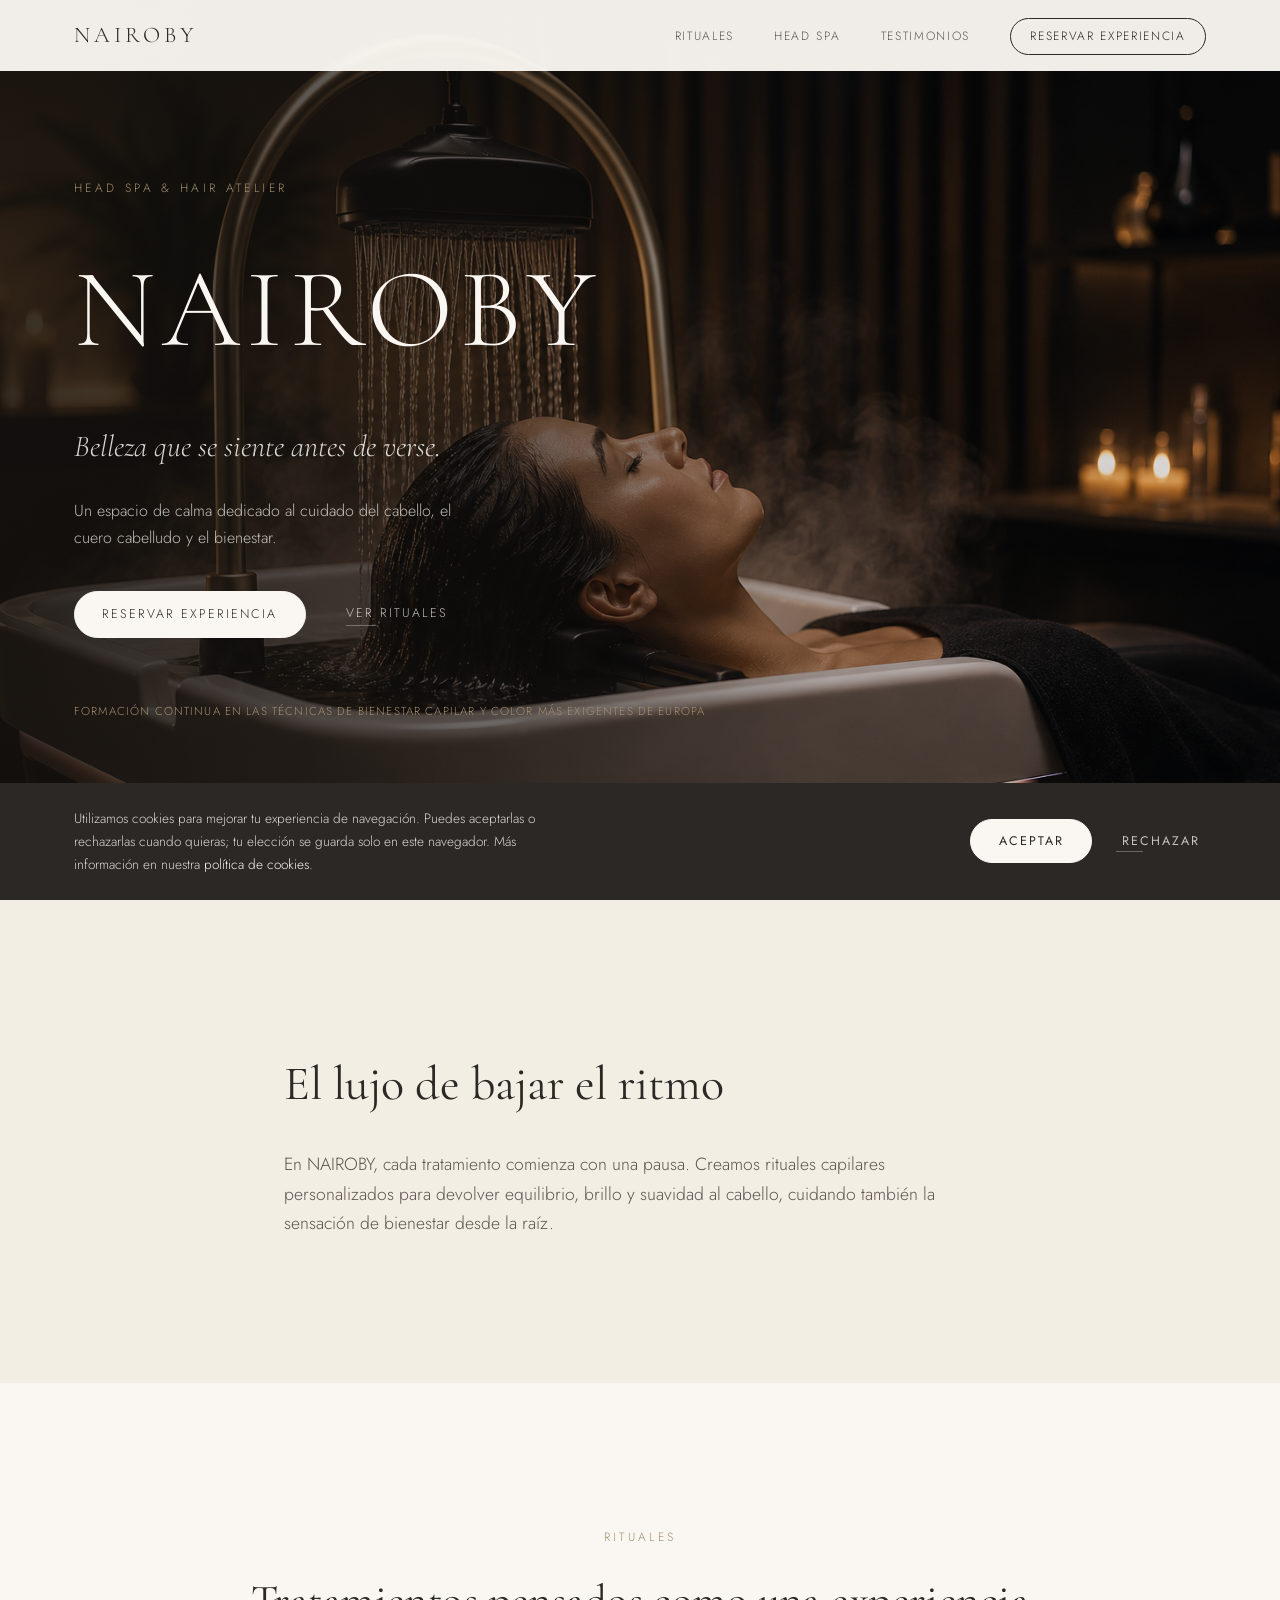
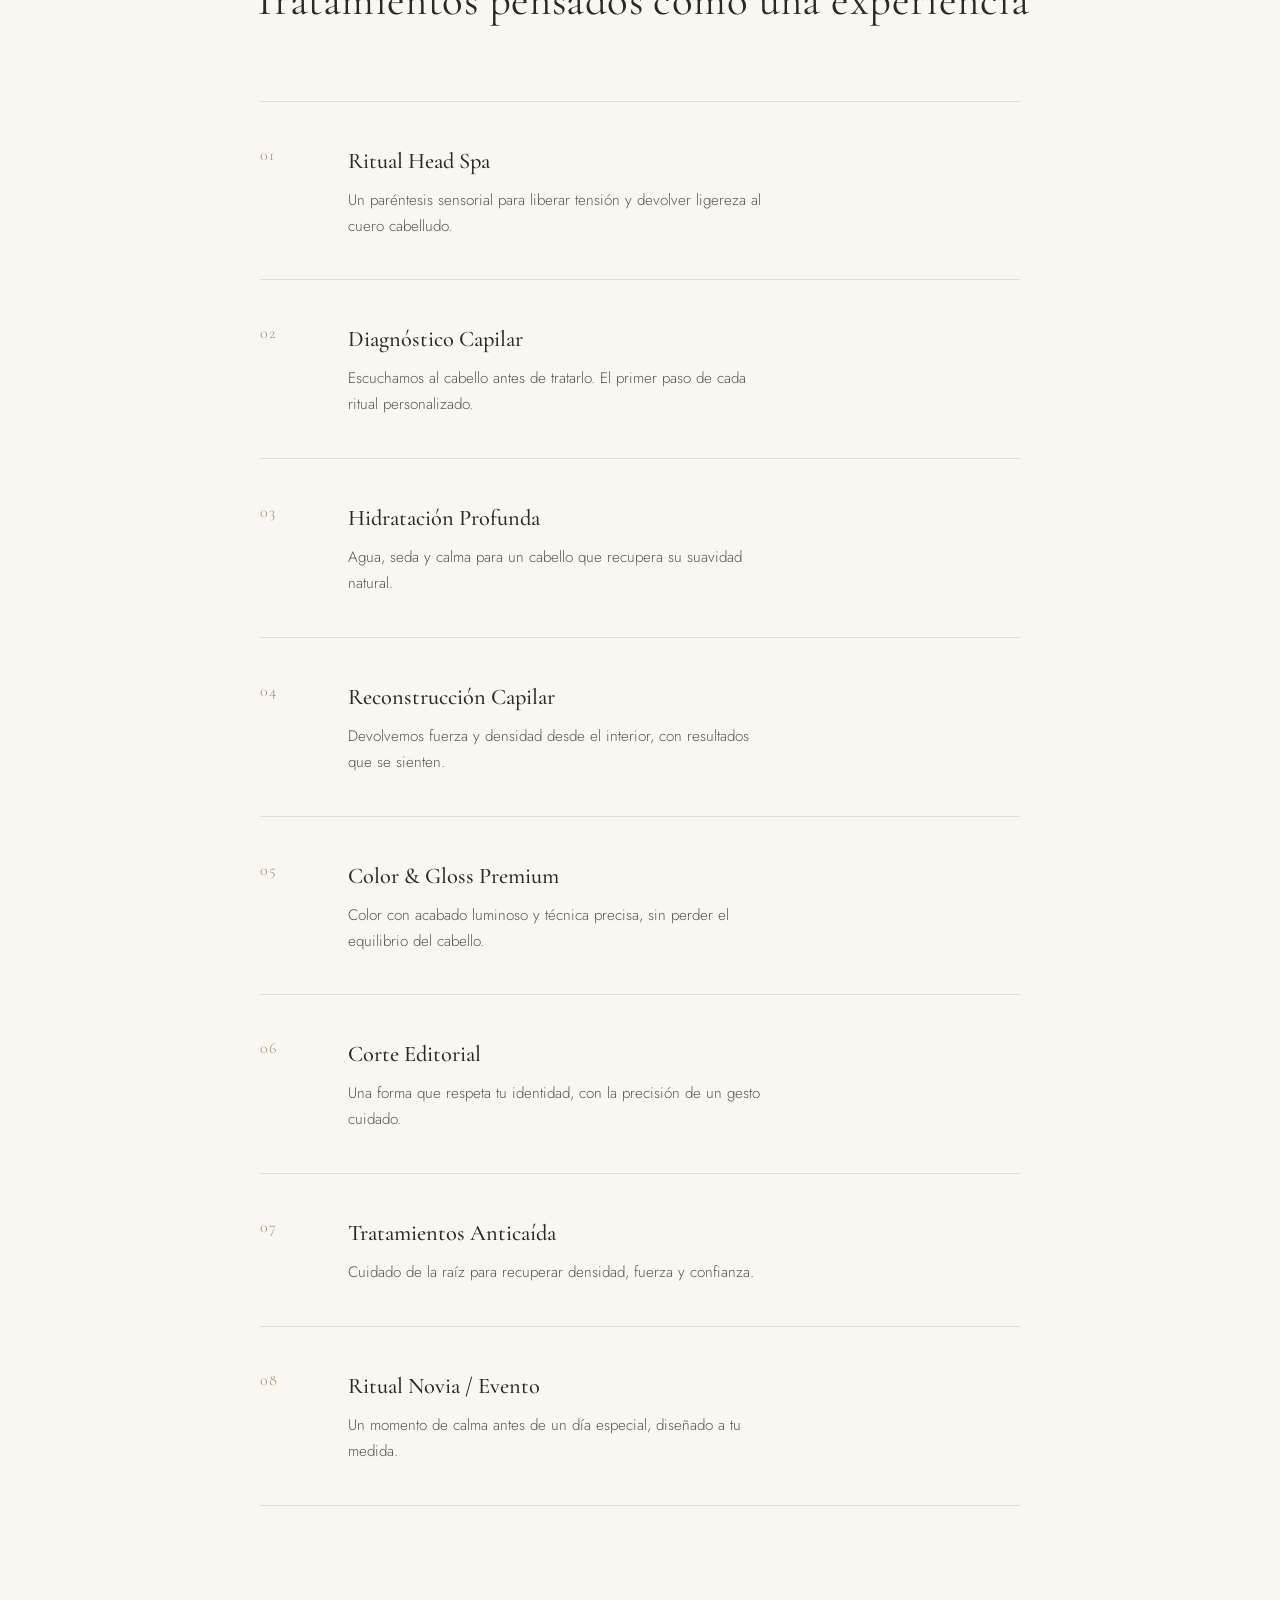
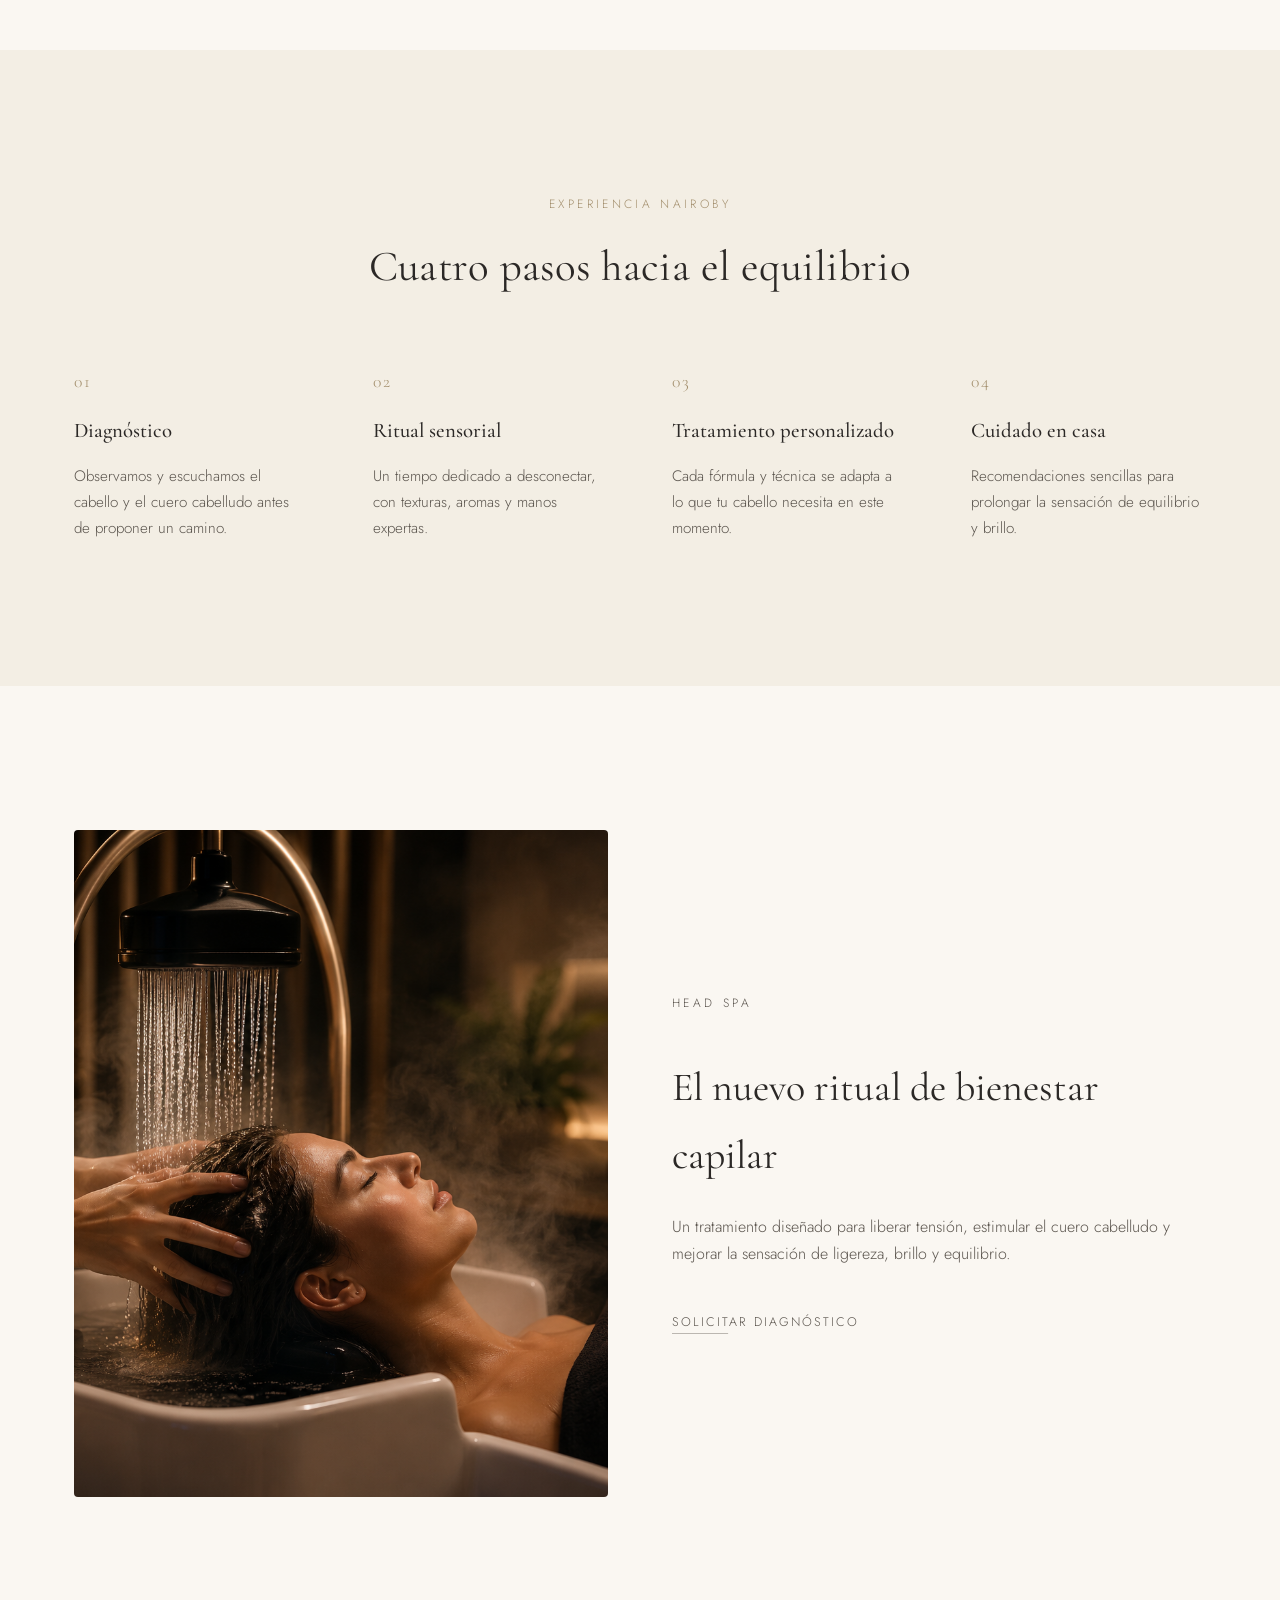
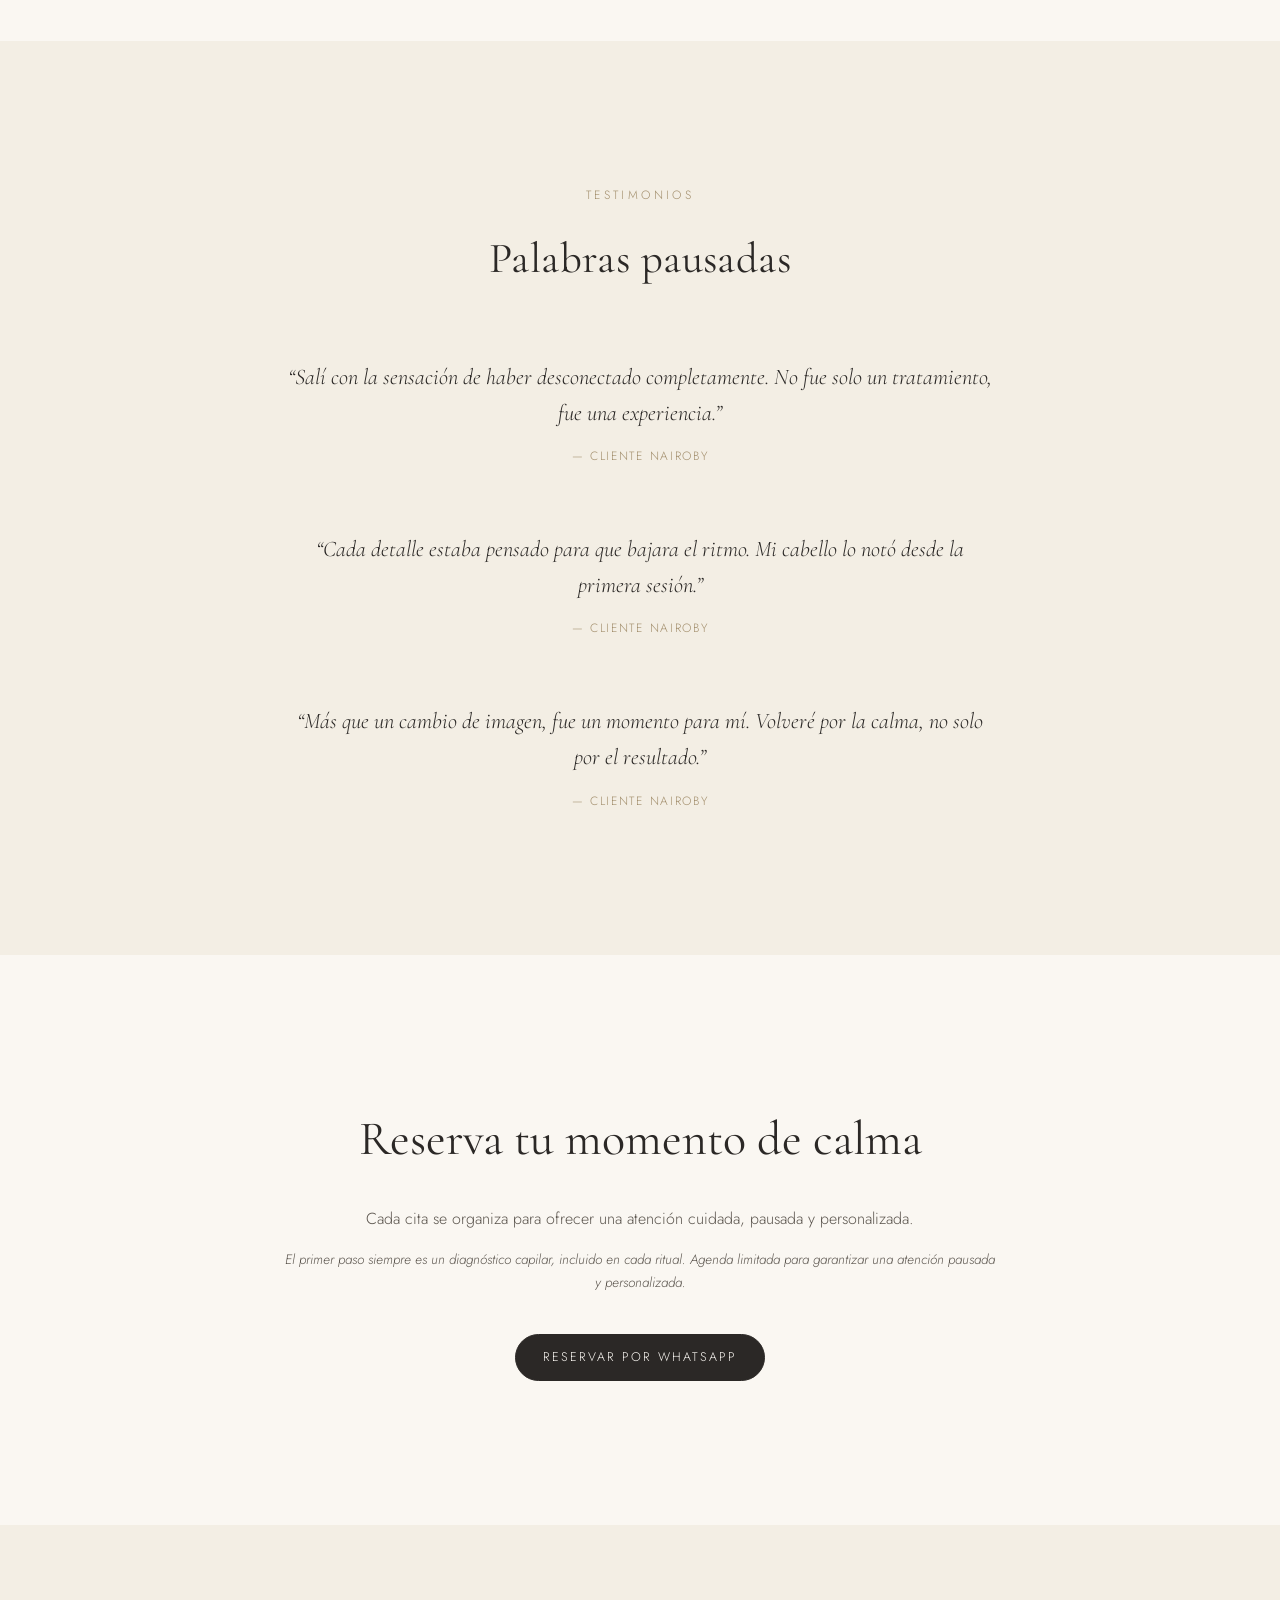
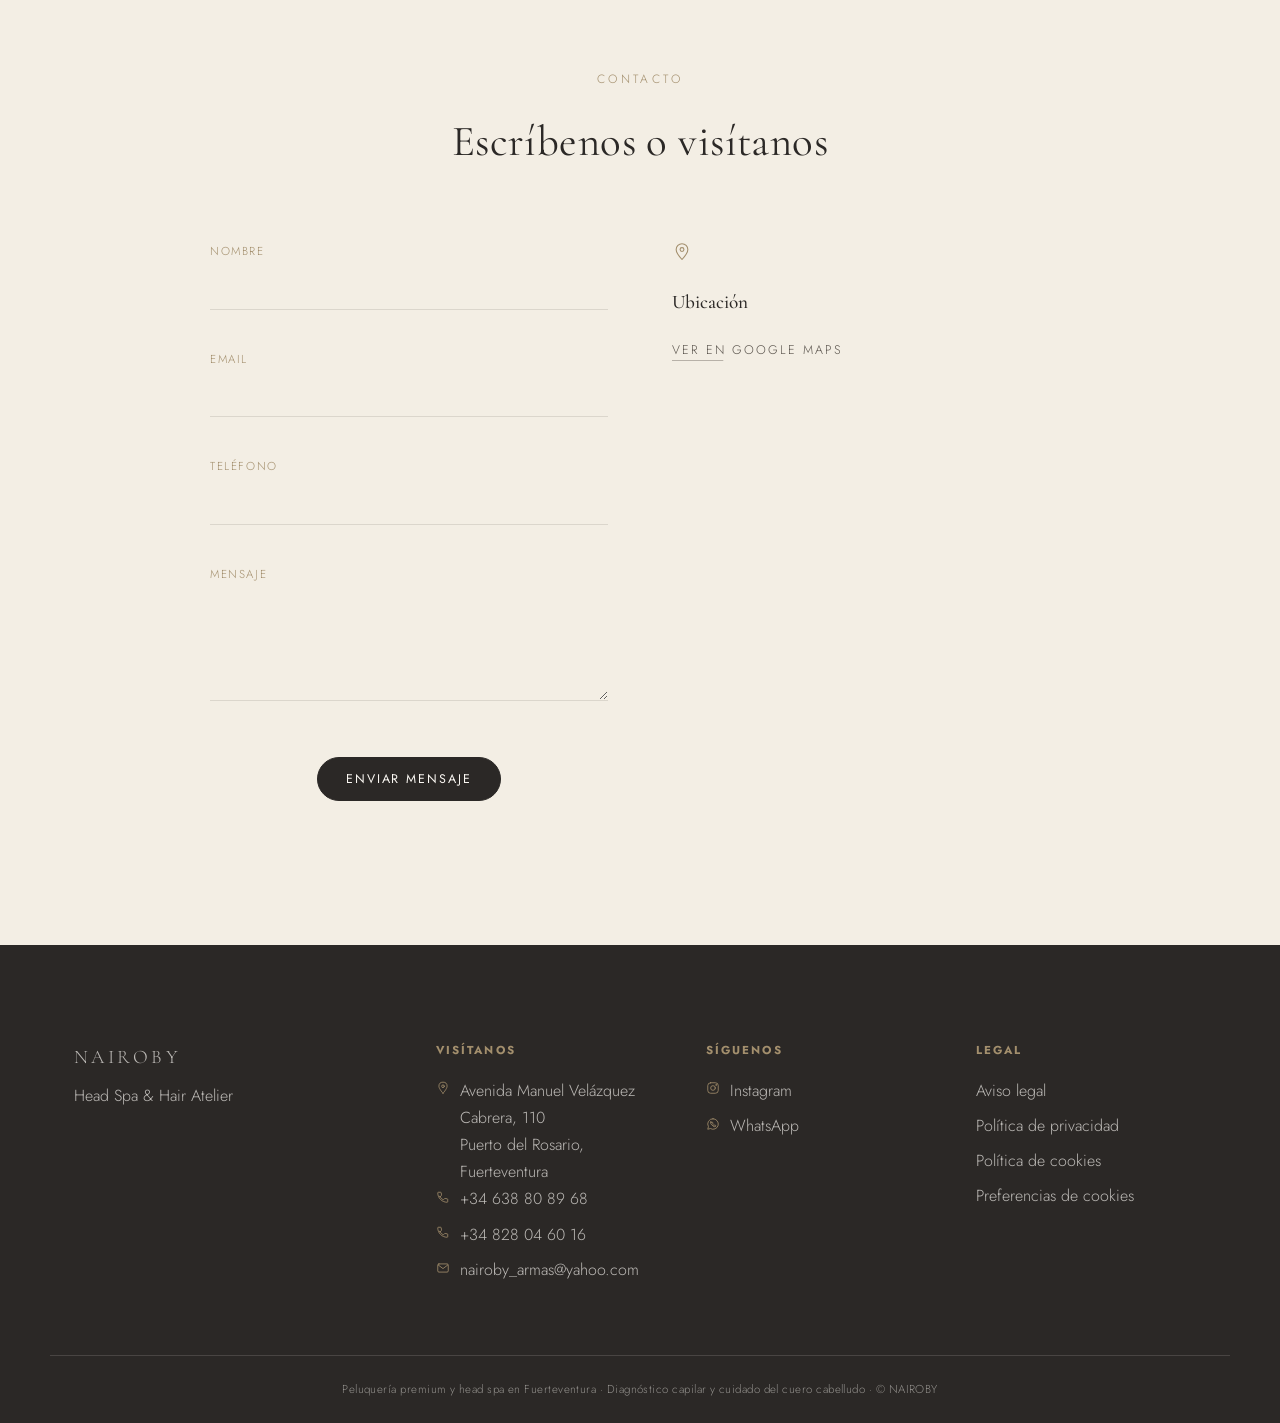
==== index.html @ 89db62e9 "Refine Contacto: smaller columns, phone field, warmer map, clickable map - Cap .contacto-columns at " ====
<!DOCTYPE html>
<html lang="es">
<head>
  <meta charset="UTF-8" />
  <meta name="viewport" content="width=device-width, initial-scale=1.0" />
  <title>NAIROBY — Head Spa &amp; Hair Atelier</title>
  <meta name="description" content="NAIROBY, Head Spa & Hair Atelier en Fuerteventura. Rituales capilares personalizados, diagnóstico capilar y tratamientos de bienestar en un espacio de calma y belleza consciente." />
  <meta name="theme-color" content="#FAF7F2" />

  <link rel="preconnect" href="https://fonts.googleapis.com" />
  <link rel="preconnect" href="https://fonts.gstatic.com" crossorigin />
  <link href="https://fonts.googleapis.com/css2?family=Cormorant+Garamond:wght@300;400;500&family=Jost:wght@300;400;500&display=swap" rel="stylesheet" />

  <link rel="stylesheet" href="css/style.css?v=2" />
</head>
<body>
  <svg aria-hidden="true" class="icon-sprite">
    <symbol id="icon-pin" viewBox="0 0 24 24">
      <path d="M12 21s7-7.58 7-12A7 7 0 0 0 5 9c0 4.42 7 12 7 12z" />
      <circle cx="12" cy="9" r="2.3" />
    </symbol>
    <symbol id="icon-phone" viewBox="0 0 24 24">
      <path d="M6.6 10.8c1.3 2.6 3.4 4.7 6 6l2-2c.3-.3.7-.4 1-.3 1.1.4 2.3.6 3.5.6.6 0 1 .4 1 1V20c0 .6-.4 1-1 1C10.3 21 3 13.7 3 4.9c0-.6.4-1 1-1H7.9c.6 0 1 .4 1 1 0 1.2.2 2.4.6 3.5.1.3 0 .7-.3 1l-2 2z" />
    </symbol>
    <symbol id="icon-mail" viewBox="0 0 24 24">
      <rect x="3" y="5" width="18" height="14" rx="2" />
      <path d="M4 7l8 6 8-6" />
    </symbol>
    <symbol id="icon-instagram" viewBox="0 0 24 24">
      <rect x="3" y="3" width="18" height="18" rx="5" />
      <circle cx="12" cy="12" r="4" />
      <circle cx="17.2" cy="6.8" r="0.6" />
    </symbol>
    <symbol id="icon-whatsapp" viewBox="0 0 24 24">
      <path d="M12 3a9 9 0 0 0-7.8 13.5L3 21l4.6-1.2A9 9 0 1 0 12 3z" />
      <path d="M9.4 9.4c.4-.8 1.7-.8 2 0 .3.7.6 1.3.4 1.7l-.5.7c-.1.2 0 .4.1.5.5.7 1.3 1.5 2 2 .1.1.3.2.5.1l.7-.5c.4-.2 1 .1 1.7.4.8.3.8 1.6 0 2-1.3.6-2.7.3-4.2-.7-1.3-.9-2.4-2-3.3-3.3-1-1.5-1.3-2.9-.7-4.2z" />
    </symbol>
  </svg>

  <a class="skip-link" href="#main">Saltar al contenido</a>

  <header class="site-header" id="site-header">
    <div class="container header-inner">
      <a href="#hero" class="brand-mark">NAIROBY</a>

      <button class="nav-toggle" id="nav-toggle" aria-expanded="false" aria-controls="primary-nav" aria-label="Abrir menú">
        <span></span><span></span><span></span>
      </button>

      <nav class="primary-nav" id="primary-nav">
        <ul>
          <li><a href="#rituales">Rituales</a></li>
          <li><a href="#head-spa">Head Spa</a></li>
          <li><a href="#testimonios">Testimonios</a></li>
          <li><a href="#reserva" class="nav-cta">Reservar experiencia</a></li>
        </ul>
      </nav>
    </div>
  </header>

  <main id="main">

    <!-- 1. Hero -->
    <section class="hero" id="hero">
      <div class="hero-texture" aria-hidden="true"></div>
      <div class="container hero-inner reveal">
        <p class="eyebrow">Head Spa &amp; Hair Atelier</p>
        <h1 class="hero-title">NAIROBY</h1>
        <p class="hero-claim">Belleza que se siente antes de verse.</p>
        <p class="hero-text">Un espacio de calma dedicado al cuidado del cabello, el cuero cabelludo y el bienestar.</p>
        <div class="cta-row">
          <a href="#reserva" class="btn btn-primary">Reservar experiencia</a>
          <a href="#rituales" class="link-underline">Ver rituales</a>
        </div>
        <p class="hero-trust">Formación continua en las técnicas de bienestar capilar y color más exigentes de Europa</p>
      </div>
    </section>

    <!-- 2. Manifiesto -->
    <section class="manifiesto" id="manifiesto">
      <div class="container narrow reveal">
        <h2>El lujo de bajar el ritmo</h2>
        <p>En NAIROBY, cada tratamiento comienza con una pausa. Creamos rituales capilares personalizados para devolver equilibrio, brillo y suavidad al cabello, cuidando también la sensación de bienestar desde la raíz.</p>
      </div>
    </section>

    <!-- 3. Servicios / Rituales -->
    <section class="rituales" id="rituales">
      <div class="container">
        <p class="eyebrow center reveal">Rituales</p>
        <h2 class="section-title center reveal">Tratamientos pensados como una experiencia</h2>

        <ul class="ritual-list">
          <li class="ritual-item reveal">
            <span class="ritual-index">01</span>
            <div class="ritual-content">
              <h3>Ritual Head Spa</h3>
              <p>Un paréntesis sensorial para liberar tensión y devolver ligereza al cuero cabelludo.</p>
            </div>
          </li>
          <li class="ritual-item reveal">
            <span class="ritual-index">02</span>
            <div class="ritual-content">
              <h3>Diagnóstico Capilar</h3>
              <p>Escuchamos al cabello antes de tratarlo. El primer paso de cada ritual personalizado.</p>
            </div>
          </li>
          <li class="ritual-item reveal">
            <span class="ritual-index">03</span>
            <div class="ritual-content">
              <h3>Hidratación Profunda</h3>
              <p>Agua, seda y calma para un cabello que recupera su suavidad natural.</p>
            </div>
          </li>
          <li class="ritual-item reveal">
            <span class="ritual-index">04</span>
            <div class="ritual-content">
              <h3>Reconstrucción Capilar</h3>
              <p>Devolvemos fuerza y densidad desde el interior, con resultados que se sienten.</p>
            </div>
          </li>
          <li class="ritual-item reveal">
            <span class="ritual-index">05</span>
            <div class="ritual-content">
              <h3>Color &amp; Gloss Premium</h3>
              <p>Color con acabado luminoso y técnica precisa, sin perder el equilibrio del cabello.</p>
            </div>
          </li>
          <li class="ritual-item reveal">
            <span class="ritual-index">06</span>
            <div class="ritual-content">
              <h3>Corte Editorial</h3>
              <p>Una forma que respeta tu identidad, con la precisión de un gesto cuidado.</p>
            </div>
          </li>
          <li class="ritual-item reveal">
            <span class="ritual-index">07</span>
            <div class="ritual-content">
              <h3>Tratamientos Anticaída</h3>
              <p>Cuidado de la raíz para recuperar densidad, fuerza y confianza.</p>
            </div>
          </li>
          <li class="ritual-item reveal">
            <span class="ritual-index">08</span>
            <div class="ritual-content">
              <h3>Ritual Novia / Evento</h3>
              <p>Un momento de calma antes de un día especial, diseñado a tu medida.</p>
            </div>
          </li>
        </ul>
      </div>
    </section>

    <!-- 4. Experiencia NAIROBY -->
    <section class="experiencia" id="experiencia">
      <div class="container">
        <p class="eyebrow center reveal">Experiencia NAIROBY</p>
        <h2 class="section-title center reveal">Cuatro pasos hacia el equilibrio</h2>

        <ol class="steps">
          <li class="step reveal">
            <span class="step-number">01</span>
            <h3>Diagnóstico</h3>
            <p>Observamos y escuchamos el cabello y el cuero cabelludo antes de proponer un camino.</p>
          </li>
          <li class="step reveal">
            <span class="step-number">02</span>
            <h3>Ritual sensorial</h3>
            <p>Un tiempo dedicado a desconectar, con texturas, aromas y manos expertas.</p>
          </li>
          <li class="step reveal">
            <span class="step-number">03</span>
            <h3>Tratamiento personalizado</h3>
            <p>Cada fórmula y técnica se adapta a lo que tu cabello necesita en este momento.</p>
          </li>
          <li class="step reveal">
            <span class="step-number">04</span>
            <h3>Cuidado en casa</h3>
            <p>Recomendaciones sencillas para prolongar la sensación de equilibrio y brillo.</p>
          </li>
        </ol>
      </div>
    </section>

    <!-- 5. Head Spa -->
    <section class="head-spa" id="head-spa">
      <div class="container head-spa-inner">
        <div class="head-spa-visual reveal" aria-hidden="true"></div>
        <div class="head-spa-copy reveal">
          <p class="eyebrow">Head Spa</p>
          <h2>El nuevo ritual de bienestar capilar</h2>
          <p>Un tratamiento diseñado para liberar tensión, estimular el cuero cabelludo y mejorar la sensación de ligereza, brillo y equilibrio.</p>
          <a href="#reserva" class="link-underline">Solicitar diagnóstico</a>
        </div>
      </div>
    </section>

    <!-- 6. Testimonios -->
    <section class="testimonios" id="testimonios">
      <div class="container narrow">
        <p class="eyebrow center reveal">Testimonios</p>
        <h2 class="section-title center reveal">Palabras pausadas</h2>

        <ul class="testimonial-list">
          <li class="testimonial reveal">
            <p>“Salí con la sensación de haber desconectado completamente. No fue solo un tratamiento, fue una experiencia.”</p>
            <span>— Cliente NAIROBY</span>
          </li>
          <li class="testimonial reveal">
            <p>“Cada detalle estaba pensado para que bajara el ritmo. Mi cabello lo notó desde la primera sesión.”</p>
            <span>— Cliente NAIROBY</span>
          </li>
          <li class="testimonial reveal">
            <p>“Más que un cambio de imagen, fue un momento para mí. Volveré por la calma, no solo por el resultado.”</p>
            <span>— Cliente NAIROBY</span>
          </li>
        </ul>
      </div>
    </section>

    <!-- 7. Reserva -->
    <section class="reserva" id="reserva">
      <div class="container narrow center reveal">
        <h2>Reserva tu momento de calma</h2>
        <p>Cada cita se organiza para ofrecer una atención cuidada, pausada y personalizada.</p>
        <p class="reserva-nota">El primer paso siempre es un diagnóstico capilar, incluido en cada ritual. Agenda limitada para garantizar una atención pausada y personalizada.</p>
        <a
          href="https://wa.me/34638808968?text=Hola%20NAIROBY%2C%20me%20gustar%C3%ADa%20reservar%20una%20experiencia"
          class="btn btn-primary"
          target="_blank"
          rel="noopener"
        >Reservar por WhatsApp</a>
      </div>
    </section>

    <!-- 8. Contacto -->
    <section class="contacto" id="contacto">
      <div class="container">
        <p class="eyebrow center reveal">Contacto</p>
        <h2 class="section-title center reveal">Escríbenos o visítanos</h2>

        <div class="contacto-columns">
          <div class="contacto-col reveal">
            <form class="contact-form" id="contact-form">
              <div class="form-field">
                <label for="cf-name">Nombre</label>
                <input type="text" id="cf-name" name="name" autocomplete="name" required />
              </div>
              <div class="form-field">
                <label for="cf-email">Email</label>
                <input type="email" id="cf-email" name="email" autocomplete="email" required />
              </div>
              <div class="form-field">
                <label for="cf-phone">Teléfono</label>
                <input type="tel" id="cf-phone" name="phone" autocomplete="tel" />
              </div>
              <div class="form-field">
                <label for="cf-message">Mensaje</label>
                <textarea id="cf-message" name="message" rows="4" required></textarea>
              </div>
              <button type="submit" class="btn btn-primary">Enviar mensaje</button>
            </form>
          </div>

          <div class="contacto-col reveal">
            <div class="contacto-location">
              <svg class="contacto-icon" width="20" height="20" viewBox="0 0 24 24" aria-hidden="true"><use href="#icon-pin"></use></svg>
              <h3>Ubicación</h3>
              <a
                href="https://www.google.com/maps/search/?api=1&query=Avenida+Manuel+Vel%C3%A1zquez+Cabrera+110%2C+Puerto+del+Rosario%2C+Fuerteventura"
                class="link-underline"
                target="_blank"
                rel="noopener"
              >Ver en Google Maps</a>
            </div>
            <div class="contacto-map">
              <iframe
                src="https://www.google.com/maps?q=Avenida+Manuel+Vel%C3%A1zquez+Cabrera+110,+Puerto+del+Rosario,+Fuerteventura&output=embed"
                title="Ubicación de NAIROBY en Puerto del Rosario"
                loading="lazy"
                referrerpolicy="no-referrer-when-downgrade"
              ></iframe>
              <a
                class="contacto-map-link"
                href="https://www.google.com/maps/search/?api=1&query=Avenida+Manuel+Vel%C3%A1zquez+Cabrera+110%2C+Puerto+del+Rosario%2C+Fuerteventura"
                target="_blank"
                rel="noopener"
                aria-label="Abrir ubicación en Google Maps"
              ></a>
            </div>
          </div>
        </div>
      </div>
    </section>

  </main>

  <footer class="site-footer">
    <div class="container footer-inner">
      <div class="footer-brand">
        <p class="brand-mark small">NAIROBY</p>
        <p>Head Spa &amp; Hair Atelier</p>
      </div>

      <div class="footer-col">
        <h3>Visítanos</h3>
        <a class="footer-line" href="https://www.google.com/maps/search/?api=1&query=Avenida+Manuel+Vel%C3%A1zquez+Cabrera+110%2C+Puerto+del+Rosario%2C+Fuerteventura" target="_blank" rel="noopener">
          <svg class="footer-icon" width="14" height="14" viewBox="0 0 24 24" aria-hidden="true"><use href="#icon-pin"></use></svg>
          <span>Avenida Manuel Velázquez Cabrera, 110<br />Puerto del Rosario, Fuerteventura</span>
        </a>
        <p class="footer-line">
          <svg class="footer-icon" width="14" height="14" viewBox="0 0 24 24" aria-hidden="true"><use href="#icon-phone"></use></svg>
          <a href="tel:+34638808968">+34 638 80 89 68</a>
        </p>
        <p class="footer-line">
          <svg class="footer-icon" width="14" height="14" viewBox="0 0 24 24" aria-hidden="true"><use href="#icon-phone"></use></svg>
          <a href="tel:+34828046016">+34 828 04 60 16</a>
        </p>
        <p class="footer-line">
          <svg class="footer-icon" width="14" height="14" viewBox="0 0 24 24" aria-hidden="true"><use href="#icon-mail"></use></svg>
          <a href="mailto:nairoby_armas@yahoo.com">nairoby_armas@yahoo.com</a>
        </p>
      </div>

      <div class="footer-col">
        <h3>Síguenos</h3>
        <p class="footer-line">
          <svg class="footer-icon" width="14" height="14" viewBox="0 0 24 24" aria-hidden="true"><use href="#icon-instagram"></use></svg>
          <a href="https://www.instagram.com/nairoarmas/" target="_blank" rel="noopener">Instagram</a>
        </p>
        <p class="footer-line">
          <svg class="footer-icon" width="14" height="14" viewBox="0 0 24 24" aria-hidden="true"><use href="#icon-whatsapp"></use></svg>
          <a href="https://wa.me/34638808968" target="_blank" rel="noopener">WhatsApp</a>
        </p>
      </div>

      <div class="footer-col">
        <h3>Legal</h3>
        <p><a href="legal.html">Aviso legal</a></p>
        <p><a href="privacidad.html">Política de privacidad</a></p>
        <p><a href="cookies.html">Política de cookies</a></p>
        <p><a href="#" id="cookie-manage">Preferencias de cookies</a></p>
      </div>
    </div>

    <p class="footer-bottom">Peluquería premium y head spa en Fuerteventura · Diagnóstico capilar y cuidado del cuero cabelludo · © NAIROBY</p>
  </footer>

  <div class="cookie-banner" id="cookie-banner" role="dialog" aria-live="polite" aria-label="Aviso de cookies">
    <div class="container cookie-banner-inner">
      <p>
        Utilizamos cookies para mejorar tu experiencia de navegación. Puedes
        aceptarlas o rechazarlas cuando quieras; tu elección se guarda solo en
        este navegador. Más información en nuestra
        <a href="cookies.html">política de cookies</a>.
      </p>
      <div class="cookie-banner-actions">
        <button type="button" class="btn btn-primary" id="cookie-accept">Aceptar</button>
        <button type="button" class="link-underline" id="cookie-reject">Rechazar</button>
      </div>
    </div>
  </div>


  <a class="whatsapp-float" href="https://wa.me/34638808968?text=Hola%20NAIROBY%2C%20me%20gustar%C3%ADa%20reservar%20una%20experiencia" target="_blank" rel="noopener" aria-label="Reservar por WhatsApp">
    <svg width="26" height="26" viewBox="0 0 24 24" aria-hidden="true"><use href="#icon-whatsapp"></use></svg>
  </a>
  <script src="js/main.js?v=2"></script>
</body>
</html>
---- css/style.css ----
/* ==========================================================================
   NAIROBY — Head Spa & Hair Atelier
   Ultra Quiet Luxury design system
   ========================================================================== */

:root {
  /* Palette */
  --color-ivory: #faf7f2;
  --color-marfil: #f3eee4;
  --color-arena: #e8dcc8;
  --color-beige-piedra: #d9cbb5;
  --color-taupe: #b8a890;
  --color-carbon: #2b2826;
  --color-brass: #a38f6d;

  --color-bg: var(--color-ivory);
  --color-text: var(--color-carbon);
  --color-text-soft: #5c564f;
  --color-border: rgba(43, 40, 38, 0.12);

  /* Type */
  --font-serif: "Cormorant Garamond", Georgia, serif;
  --font-sans: "Jost", "Helvetica Neue", Arial, sans-serif;

  /* Rhythm */
  --space-1: 0.5rem;
  --space-2: 1rem;
  --space-3: 1.5rem;
  --space-4: 2.5rem;
  --space-5: 4rem;
  --space-6: 6rem;
  --space-7: 9rem;

  --max-width: 1180px;
  --max-width-narrow: 760px;

  --ease-quiet: cubic-bezier(0.22, 0.61, 0.36, 1);
}

/* --- Reset --------------------------------------------------------------- */

*,
*::before,
*::after {
  box-sizing: border-box;
}

html {
  scroll-behavior: smooth;
}

body {
  margin: 0;
  background: var(--color-bg);
  color: var(--color-text);
  font-family: var(--font-sans);
  font-weight: 300;
  line-height: 1.7;
  -webkit-font-smoothing: antialiased;
}

img {
  max-width: 100%;
  display: block;
}

a {
  color: inherit;
  text-decoration: none;
}

ul,
ol {
  list-style: none;
  margin: 0;
  padding: 0;
}

h1,
h2,
h3,
p {
  margin: 0;
}

@media (prefers-reduced-motion: reduce) {
  html {
    scroll-behavior: auto;
  }
  * {
    animation-duration: 0.01ms !important;
    transition-duration: 0.01ms !important;
  }
}

/* --- Layout helpers -------------------------------------------------------*/

.container {
  width: 100%;
  max-width: var(--max-width);
  margin-inline: auto;
  padding-inline: var(--space-3);
}

.narrow {
  max-width: var(--max-width-narrow);
}

.center {
  text-align: center;
}

.skip-link {
  position: absolute;
  left: -999px;
  top: 0;
  background: var(--color-carbon);
  color: var(--color-ivory);
  padding: var(--space-2) var(--space-3);
  z-index: 1000;
}

.skip-link:focus {
  left: var(--space-2);
  top: var(--space-2);
}

/* --- Typography ------------------------------------------------------------*/

.eyebrow {
  font-family: var(--font-sans);
  font-size: 0.75rem;
  letter-spacing: 0.28em;
  text-transform: uppercase;
  color: var(--color-brass);
  margin-bottom: var(--space-2);
}

.eyebrow.center {
  text-align: center;
}

.section-title {
  font-family: var(--font-serif);
  font-weight: 400;
  font-size: clamp(1.8rem, 1.4rem + 1.6vw, 2.75rem);
  letter-spacing: 0.01em;
  margin-bottom: var(--space-5);
}

.section-title.center {
  text-align: center;
}

/* --- Buttons ----------------------------------------------------------- */

.btn {
  display: inline-block;
  padding: 0.95em 2.2em;
  font-family: var(--font-sans);
  font-size: 0.78rem;
  letter-spacing: 0.16em;
  text-transform: uppercase;
  border-radius: 999px;
  transition: background-color 0.5s var(--ease-quiet), color 0.5s var(--ease-quiet), border-color 0.5s var(--ease-quiet);
}

.btn-primary {
  background: var(--color-carbon);
  color: var(--color-ivory);
  border: 1px solid var(--color-carbon);
}

.btn-primary:hover {
  background: var(--color-brass);
  border-color: var(--color-brass);
}

.link-underline {
  position: relative;
  padding-bottom: 0.2em;
  font-size: 0.78rem;
  letter-spacing: 0.16em;
  text-transform: uppercase;
  color: var(--color-text-soft);
}

.link-underline::after {
  content: "";
  position: absolute;
  left: 0;
  bottom: 0;
  width: 100%;
  height: 1px;
  background: currentColor;
  transform: scaleX(0.3);
  transform-origin: left;
  opacity: 0.4;
  transition: transform 0.5s var(--ease-quiet), opacity 0.5s var(--ease-quiet);
}

.link-underline:hover {
  color: var(--color-carbon);
}

.link-underline:hover::after {
  transform: scaleX(1);
  opacity: 1;
}

.cta-row {
  display: flex;
  flex-wrap: wrap;
  align-items: center;
  gap: var(--space-4);
  margin-top: var(--space-4);
}

.center .cta-row,
.reserva .cta-row {
  justify-content: center;
}

/* --- Header / Nav -------------------------------------------------------- */

.site-header {
  position: fixed;
  top: 0;
  left: 0;
  right: 0;
  z-index: 100;
  background: rgba(250, 247, 242, 0.96);
  border-bottom: 1px solid transparent;
  transition: border-color 0.4s var(--ease-quiet);
}

.header-inner {
  display: flex;
  align-items: center;
  justify-content: space-between;
  padding-block: var(--space-2);
}

.brand-mark {
  font-family: var(--font-serif);
  font-size: 1.4rem;
  letter-spacing: 0.18em;
}

.brand-mark.small {
  font-size: 1.2rem;
  margin-bottom: var(--space-1);
}

.primary-nav ul {
  display: flex;
  align-items: center;
  gap: var(--space-4);
}

.primary-nav a:not(.nav-cta) {
  position: relative;
  font-size: 0.75rem;
  letter-spacing: 0.14em;
  text-transform: uppercase;
  color: var(--color-text-soft);
  transition: color 0.3s var(--ease-quiet);
}

.primary-nav a:not(.nav-cta)::after {
  content: "";
  position: absolute;
  left: 0;
  bottom: -0.3em;
  width: 100%;
  height: 1px;
  background: currentColor;
  transform: scaleX(0);
  transform-origin: left;
  transition: transform 0.4s var(--ease-quiet);
}

.primary-nav a:not(.nav-cta):hover {
  color: var(--color-carbon);
}

.primary-nav a:not(.nav-cta):hover::after {
  transform: scaleX(1);
}

.primary-nav .nav-cta {
  font-size: 0.75rem;
  letter-spacing: 0.14em;
  text-transform: uppercase;
  padding: 0.7em 1.6em;
  border: 1px solid var(--color-carbon);
  border-radius: 999px;
  color: var(--color-carbon);
}

.nav-toggle {
  position: relative;
  z-index: 20;
  display: none;
  flex-direction: column;
  justify-content: center;
  gap: 5px;
  width: 38px;
  height: 38px;
  background: none;
  border: none;
  cursor: pointer;
}

.nav-toggle span {
  display: block;
  height: 1px;
  background: var(--color-carbon);
  transition: transform 0.3s var(--ease-quiet), opacity 0.3s var(--ease-quiet);
}

/* --- Hero ------------------------------------------------------------------*/

.hero {
  position: relative;
  min-height: 100svh;
  display: flex;
  align-items: center;
  overflow: hidden;
  background-color: var(--color-carbon);
}

.hero-texture {
  position: absolute;
  inset: 0;
  background-image:
    linear-gradient(
      90deg,
      rgba(20, 17, 14, 0.85) 0%,
      rgba(20, 17, 14, 0.6) 38%,
      rgba(20, 17, 14, 0.25) 65%,
      rgba(20, 17, 14, 0.1) 100%
    ),
    url("../assets/images/hero_medic.png");
  background-size: cover, cover;
  background-position: center, center 30%;
  background-repeat: no-repeat, no-repeat;
  pointer-events: none;
}

.hero-inner {
  position: relative;
  padding-top: var(--space-6);
  padding-bottom: var(--space-6);
}

.hero-title {
  font-family: var(--font-serif);
  font-weight: 300;
  font-size: clamp(3.2rem, 2.2rem + 6vw, 7rem);
  letter-spacing: 0.06em;
  margin-block: var(--space-2);
  color: var(--color-ivory);
}

.hero-claim {
  font-family: var(--font-serif);
  font-size: clamp(1.3rem, 1.1rem + 1vw, 1.9rem);
  font-style: italic;
  color: rgba(250, 247, 242, 0.85);
  max-width: 32ch;
}

.hero-text {
  margin-top: var(--space-3);
  max-width: 42ch;
  color: rgba(250, 247, 242, 0.75);
}

.hero-trust {
  margin-top: var(--space-5);
  font-size: 0.72rem;
  letter-spacing: 0.1em;
  text-transform: uppercase;
  color: var(--color-brass);
}

.hero .link-underline {
  color: rgba(250, 247, 242, 0.75);
}

.hero .link-underline:hover {
  color: var(--color-ivory);
}

.hero .btn-primary {
  background: var(--color-ivory);
  color: var(--color-carbon);
  border-color: var(--color-ivory);
}

.hero .btn-primary:hover {
  background: var(--color-brass);
  border-color: var(--color-brass);
  color: var(--color-ivory);
}

/* --- Manifiesto --------------------------------------------------------- */

.manifiesto {
  padding-block: var(--space-7);
  background: var(--color-marfil);
}

.manifiesto h2 {
  font-family: var(--font-serif);
  font-weight: 400;
  font-size: clamp(2rem, 1.6rem + 1.8vw, 3rem);
  margin-bottom: var(--space-3);
}

.manifiesto p {
  color: var(--color-text-soft);
  font-size: 1.1rem;
}

/* --- Rituales / Services -------------------------------------------------*/

.rituales {
  padding-block: var(--space-7);
}

.ritual-list {
  max-width: var(--max-width-narrow);
  margin-inline: auto;
}

.ritual-item {
  display: grid;
  grid-template-columns: 3rem 1fr;
  column-gap: var(--space-4);
  padding-block: var(--space-4);
  border-top: 1px solid var(--color-border);
  transition: opacity 0.5s var(--ease-quiet);
}

.ritual-item:last-child {
  border-bottom: 1px solid var(--color-border);
}

.ritual-item:hover {
  opacity: 0.7;
}

.ritual-index {
  font-family: var(--font-serif);
  font-size: 1rem;
  letter-spacing: 0.05em;
  color: var(--color-brass);
}

.ritual-content h3 {
  font-family: var(--font-serif);
  font-weight: 500;
  font-size: 1.4rem;
  margin-bottom: var(--space-1);
}

.ritual-content p {
  color: var(--color-text-soft);
  font-size: 0.95rem;
  max-width: 46ch;
}

/* --- Experiencia / Steps -------------------------------------------------*/

.experiencia {
  padding-block: var(--space-7);
  background: var(--color-marfil);
}

.steps {
  display: grid;
  grid-template-columns: repeat(auto-fit, minmax(220px, 1fr));
  gap: var(--space-5);
}

.step-number {
  display: block;
  font-family: var(--font-serif);
  font-size: 1.1rem;
  color: var(--color-brass);
  letter-spacing: 0.1em;
  margin-bottom: var(--space-2);
}

.step h3 {
  font-family: var(--font-serif);
  font-weight: 500;
  font-size: 1.3rem;
  margin-bottom: var(--space-2);
}

.step p {
  color: var(--color-text-soft);
  font-size: 0.95rem;
}

/* --- Head Spa ---------------------------------------------------------- */

.head-spa {
  padding-block: var(--space-7);
}

.head-spa-inner {
  display: grid;
  grid-template-columns: 1fr 1fr;
  gap: var(--space-5);
  align-items: center;
}

.head-spa-visual {
  aspect-ratio: 4 / 5;
  border-radius: 4px;
  background-image: url("../assets/images/hero_medic_01.png");
  background-size: cover;
  background-position: 38% 55%;
  background-repeat: no-repeat;
}

.head-spa-copy h2 {
  font-family: var(--font-serif);
  font-weight: 400;
  font-size: clamp(1.8rem, 1.5rem + 1.4vw, 2.5rem);
  margin-bottom: var(--space-3);
}

.head-spa-copy p {
  color: var(--color-text-soft);
  margin-bottom: var(--space-4);
}

/* --- Testimonios --------------------------------------------------------*/

.testimonios {
  padding-block: var(--space-7);
  background: var(--color-marfil);
}

.testimonial-list {
  display: flex;
  flex-direction: column;
  gap: var(--space-5);
}

.testimonial {
  text-align: center;
}

.testimonial p {
  font-family: var(--font-serif);
  font-style: italic;
  font-size: clamp(1.1rem, 1rem + 0.5vw, 1.4rem);
  line-height: 1.6;
}

.testimonial span {
  display: block;
  margin-top: var(--space-2);
  font-size: 0.75rem;
  letter-spacing: 0.14em;
  text-transform: uppercase;
  color: var(--color-brass);
}

/* --- Reserva -------------------------------------------------------------*/

.reserva {
  padding-block: var(--space-7);
}

.reserva h2 {
  font-family: var(--font-serif);
  font-weight: 400;
  font-size: clamp(2rem, 1.6rem + 1.8vw, 3rem);
  margin-bottom: var(--space-3);
}

.reserva p {
  color: var(--color-text-soft);
}

.reserva-nota {
  font-size: 0.85rem;
  font-style: italic;
  margin-top: var(--space-2);
}

.reserva .btn {
  margin-top: var(--space-4);
}

/* --- Contacto ---------------------------------------------------------- */

.contacto {
  padding-block: var(--space-7);
  background: var(--color-marfil);
}

.contacto-columns {
  display: grid;
  grid-template-columns: 1fr 1fr;
  gap: var(--space-5);
  margin-top: var(--space-5);
  align-items: start;
  max-width: 860px;
  margin-inline: auto;
}

.contacto-icon {
  fill: none;
  stroke: var(--color-brass);
  stroke-width: 1.3;
  stroke-linecap: round;
  stroke-linejoin: round;
  margin-bottom: var(--space-2);
}

.contacto-location h3 {
  font-family: var(--font-serif);
  font-weight: 500;
  font-size: 1.2rem;
  margin-bottom: var(--space-2);
}

.contacto-map {
  position: relative;
  margin-top: var(--space-3);
  aspect-ratio: 4 / 3;
  max-width: 320px;
  border-radius: 4px;
  overflow: hidden;
}

.contacto-map iframe {
  width: 100%;
  height: 100%;
  border: 0;
  pointer-events: none;
  filter: grayscale(85%) sepia(30%) saturate(1.4) brightness(1.04) contrast(0.95);
}

.contacto-map-link {
  position: absolute;
  inset: 0;
}

.contact-form {
  display: flex;
  flex-direction: column;
  gap: var(--space-4);
}

.form-field {
  display: flex;
  flex-direction: column;
  gap: var(--space-1);
  text-align: left;
}

.form-field label {
  font-size: 0.72rem;
  letter-spacing: 0.14em;
  text-transform: uppercase;
  color: var(--color-brass);
}

.form-field input,
.form-field textarea {
  font-family: var(--font-sans);
  font-size: 1rem;
  color: var(--color-carbon);
  background: transparent;
  border: none;
  border-bottom: 1px solid var(--color-border);
  padding: 0.5em 0;
  resize: vertical;
  transition: border-color 0.3s var(--ease-quiet);
}

.form-field input:focus,
.form-field textarea:focus {
  outline: none;
  border-color: var(--color-carbon);
}

.contact-form .btn {
  align-self: center;
  margin-top: var(--space-2);
}

/* --- Legal pages (aviso legal, privacidad, cookies) ------------------------*/

.legal-main {
  padding-top: var(--space-7);
  padding-bottom: var(--space-7);
}

.legal-main .section-title {
  margin-bottom: var(--space-5);
}

.legal-content h2 {
  font-family: var(--font-serif);
  font-weight: 500;
  font-size: 1.4rem;
  margin-top: var(--space-5);
  margin-bottom: var(--space-2);
}

.legal-content h2:first-child {
  margin-top: 0;
}

.legal-content p {
  color: var(--color-text-soft);
}

.legal-content p + p {
  margin-top: var(--space-2);
}

.legal-list {
  margin-top: var(--space-2);
  padding-left: 1.2em;
  color: var(--color-text-soft);
}

.legal-list li {
  list-style: disc;
  margin-bottom: var(--space-1);
}

/* --- Footer ---------------------------------------------------------------*/

.site-footer {
  background: var(--color-carbon);
  color: var(--color-marfil);
  padding-top: var(--space-6);
}

.footer-inner {
  display: grid;
  grid-template-columns: 1.4fr 1fr 1fr 1fr;
  gap: var(--space-4);
  padding-bottom: var(--space-5);
  border-bottom: 1px solid rgba(250, 247, 242, 0.14);
}

.footer-brand p {
  color: rgba(250, 247, 242, 0.7);
}

.footer-col h3 {
  font-size: 0.72rem;
  letter-spacing: 0.18em;
  text-transform: uppercase;
  color: var(--color-brass);
  margin-bottom: var(--space-2);
}

.footer-col p {
  margin-bottom: var(--space-1);
  color: rgba(250, 247, 242, 0.7);
}

.footer-col a:hover {
  color: var(--color-ivory);
}

.icon-sprite {
  position: absolute;
  width: 0;
  height: 0;
  overflow: hidden;
}

.footer-line {
  display: flex;
  align-items: flex-start;
  gap: 0.65em;
  color: rgba(250, 247, 242, 0.7);
  transition: color 0.3s var(--ease-quiet);
}

a.footer-line:hover {
  color: var(--color-ivory);
}

.footer-icon {
  flex-shrink: 0;
  width: 14px;
  height: 14px;
  margin-top: 0.3em;
  fill: none;
  stroke: var(--color-brass);
  stroke-width: 1.4;
  stroke-linecap: round;
  stroke-linejoin: round;
}

.footer-bottom {
  text-align: center;
  font-size: 0.72rem;
  letter-spacing: 0.04em;
  color: rgba(250, 247, 242, 0.5);
  padding-block: var(--space-3);
}

/* --- Floating WhatsApp button (mobile/tablet only) -------------------------*/

.whatsapp-float {
  display: none;
}

@media (max-width: 860px) {
  .whatsapp-float {
    display: flex;
    align-items: center;
    justify-content: center;
    position: fixed;
    right: var(--space-3);
    bottom: var(--space-3);
    width: 52px;
    height: 52px;
    border-radius: 50%;
    background: var(--color-carbon);
    color: var(--color-ivory);
    box-shadow: 0 6px 20px rgba(43, 40, 38, 0.3);
    z-index: 60;
    transition: background-color 0.4s var(--ease-quiet);
  }

  .whatsapp-float:hover {
    background: var(--color-brass);
  }

  .whatsapp-float svg {
    fill: none;
    stroke: currentColor;
    stroke-width: 1.4;
    stroke-linecap: round;
    stroke-linejoin: round;
  }
}

/* --- Cookie consent banner --------------------------------------------------*/

.cookie-banner {
  position: fixed;
  left: 0;
  right: 0;
  bottom: 0;
  z-index: 200;
  background: var(--color-carbon);
  color: rgba(250, 247, 242, 0.85);
  padding-block: var(--space-3);
  transform: translateY(100%);
  transition: transform 0.6s var(--ease-quiet);
}

.cookie-banner.is-visible {
  transform: translateY(0);
}

.cookie-banner-inner {
  display: flex;
  flex-wrap: wrap;
  align-items: center;
  justify-content: space-between;
  gap: var(--space-3);
}

.cookie-banner p {
  font-size: 0.85rem;
  max-width: 60ch;
}

.cookie-banner a {
  color: var(--color-ivory);
}

.cookie-banner-actions {
  display: flex;
  align-items: center;
  gap: var(--space-3);
  flex-shrink: 0;
}

.cookie-banner .btn-primary {
  background: var(--color-ivory);
  color: var(--color-carbon);
  border-color: var(--color-ivory);
}

.cookie-banner .btn-primary:hover {
  background: var(--color-brass);
  border-color: var(--color-brass);
  color: var(--color-ivory);
}

.cookie-banner .link-underline {
  color: rgba(250, 247, 242, 0.75);
  background: none;
  border: none;
  cursor: pointer;
  font-family: var(--font-sans);
}

.cookie-banner .link-underline:hover {
  color: var(--color-ivory);
}

/* --- Scroll reveal --------------------------------------------------------*/

.reveal {
  opacity: 0;
  transform: translateY(18px);
  transition: opacity 0.9s var(--ease-quiet), transform 0.9s var(--ease-quiet);
}

.reveal.is-visible {
  opacity: 1;
  transform: none;
}

/* --- Responsive ------------------------------------------------------------*/

@media (max-width: 860px) {
  .primary-nav {
    position: fixed;
    z-index: 10;
    inset: 0 0 0 30%;
    background: var(--color-ivory);
    transform: translateX(100%);
    transition: transform 0.5s var(--ease-quiet);
    padding: var(--space-6) var(--space-3);
  }

  .primary-nav.is-open {
    transform: translateX(0);
    box-shadow: -100vw 0 0 100vw rgba(43, 40, 38, 0.35);
  }

  .primary-nav ul {
    flex-direction: column;
    align-items: flex-start;
    gap: var(--space-3);
  }

  .nav-toggle {
    display: flex;
  }

  .nav-toggle[aria-expanded="true"] span:nth-child(1) {
    transform: translateY(6px) rotate(45deg);
  }

  .nav-toggle[aria-expanded="true"] span:nth-child(2) {
    opacity: 0;
  }

  .nav-toggle[aria-expanded="true"] span:nth-child(3) {
    transform: translateY(-6px) rotate(-45deg);
  }

  .head-spa-inner {
    grid-template-columns: 1fr;
  }

  .head-spa-visual {
    order: -1;
  }

  .contacto-columns {
    grid-template-columns: 1fr;
    gap: var(--space-5);
  }

  .footer-inner {
    grid-template-columns: 1fr 1fr;
  }
}

@media (max-width: 520px) {
  .footer-inner {
    grid-template-columns: 1fr;
  }
}
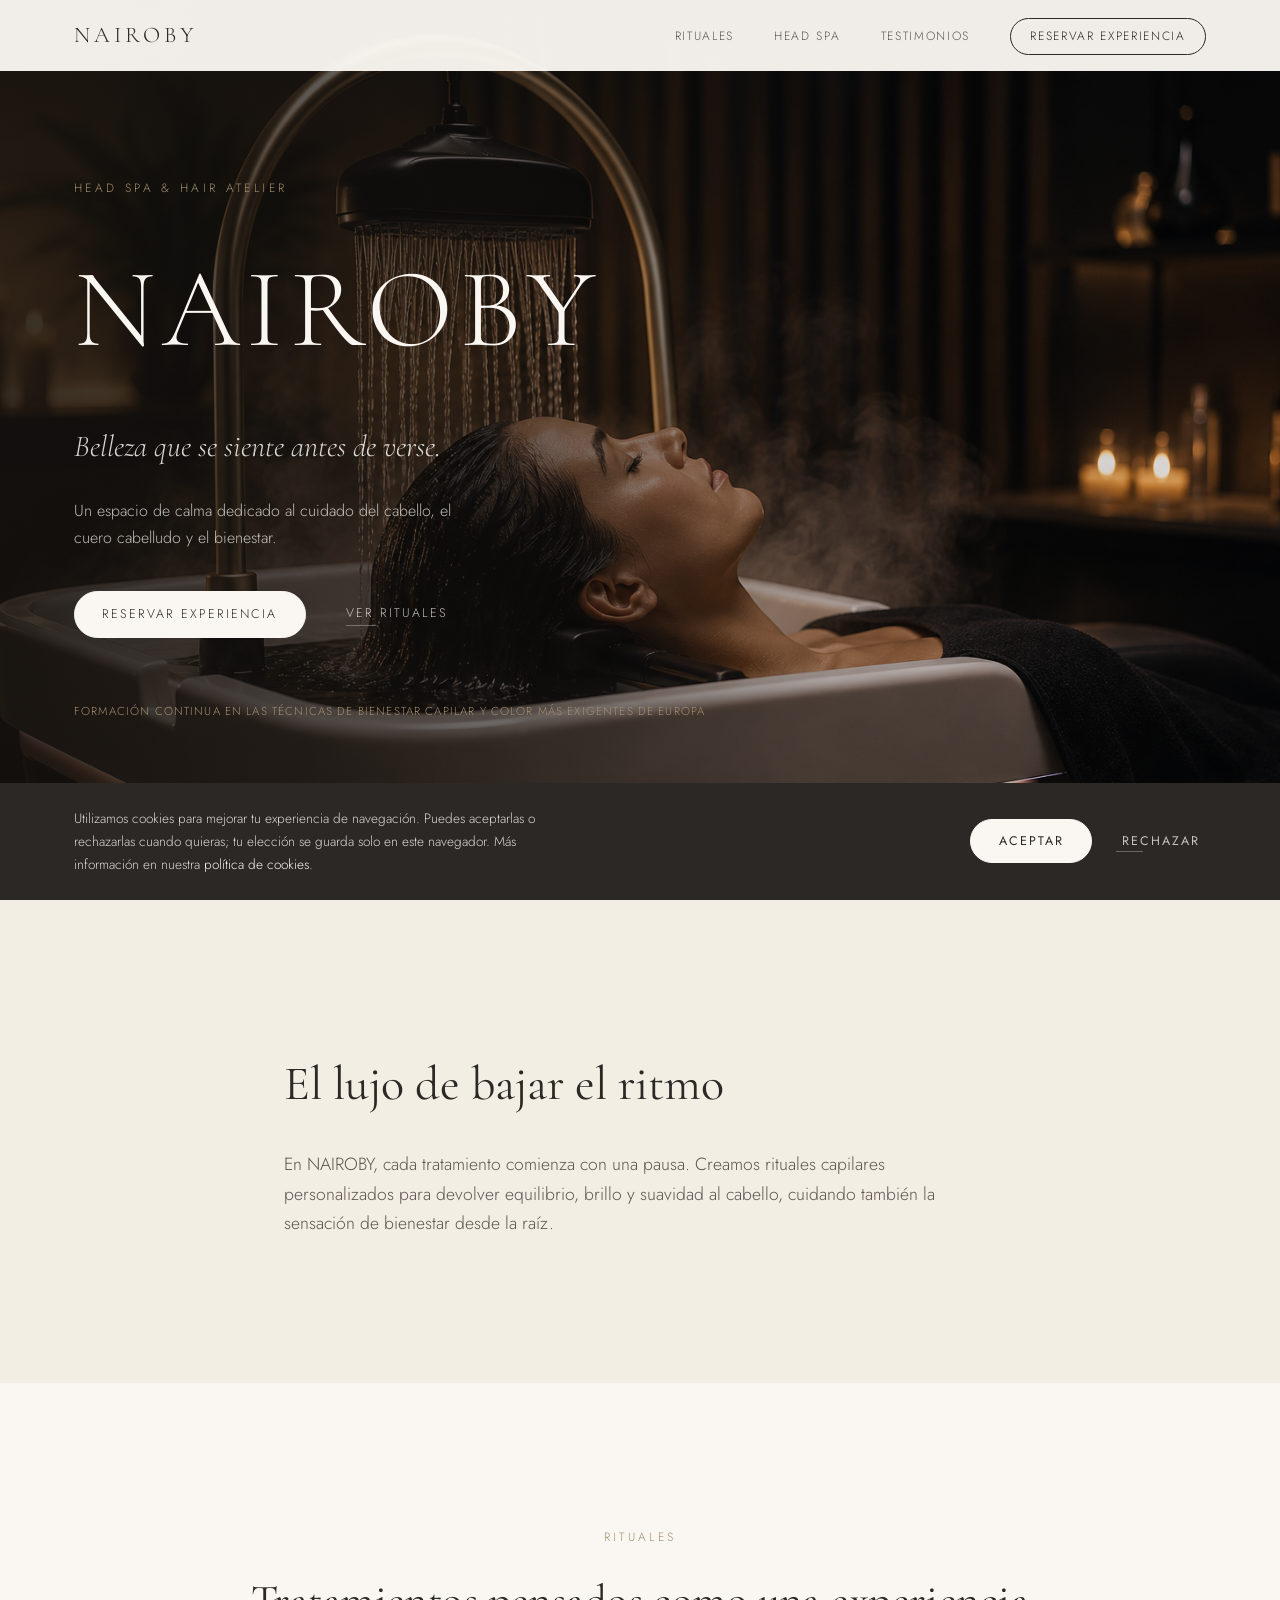
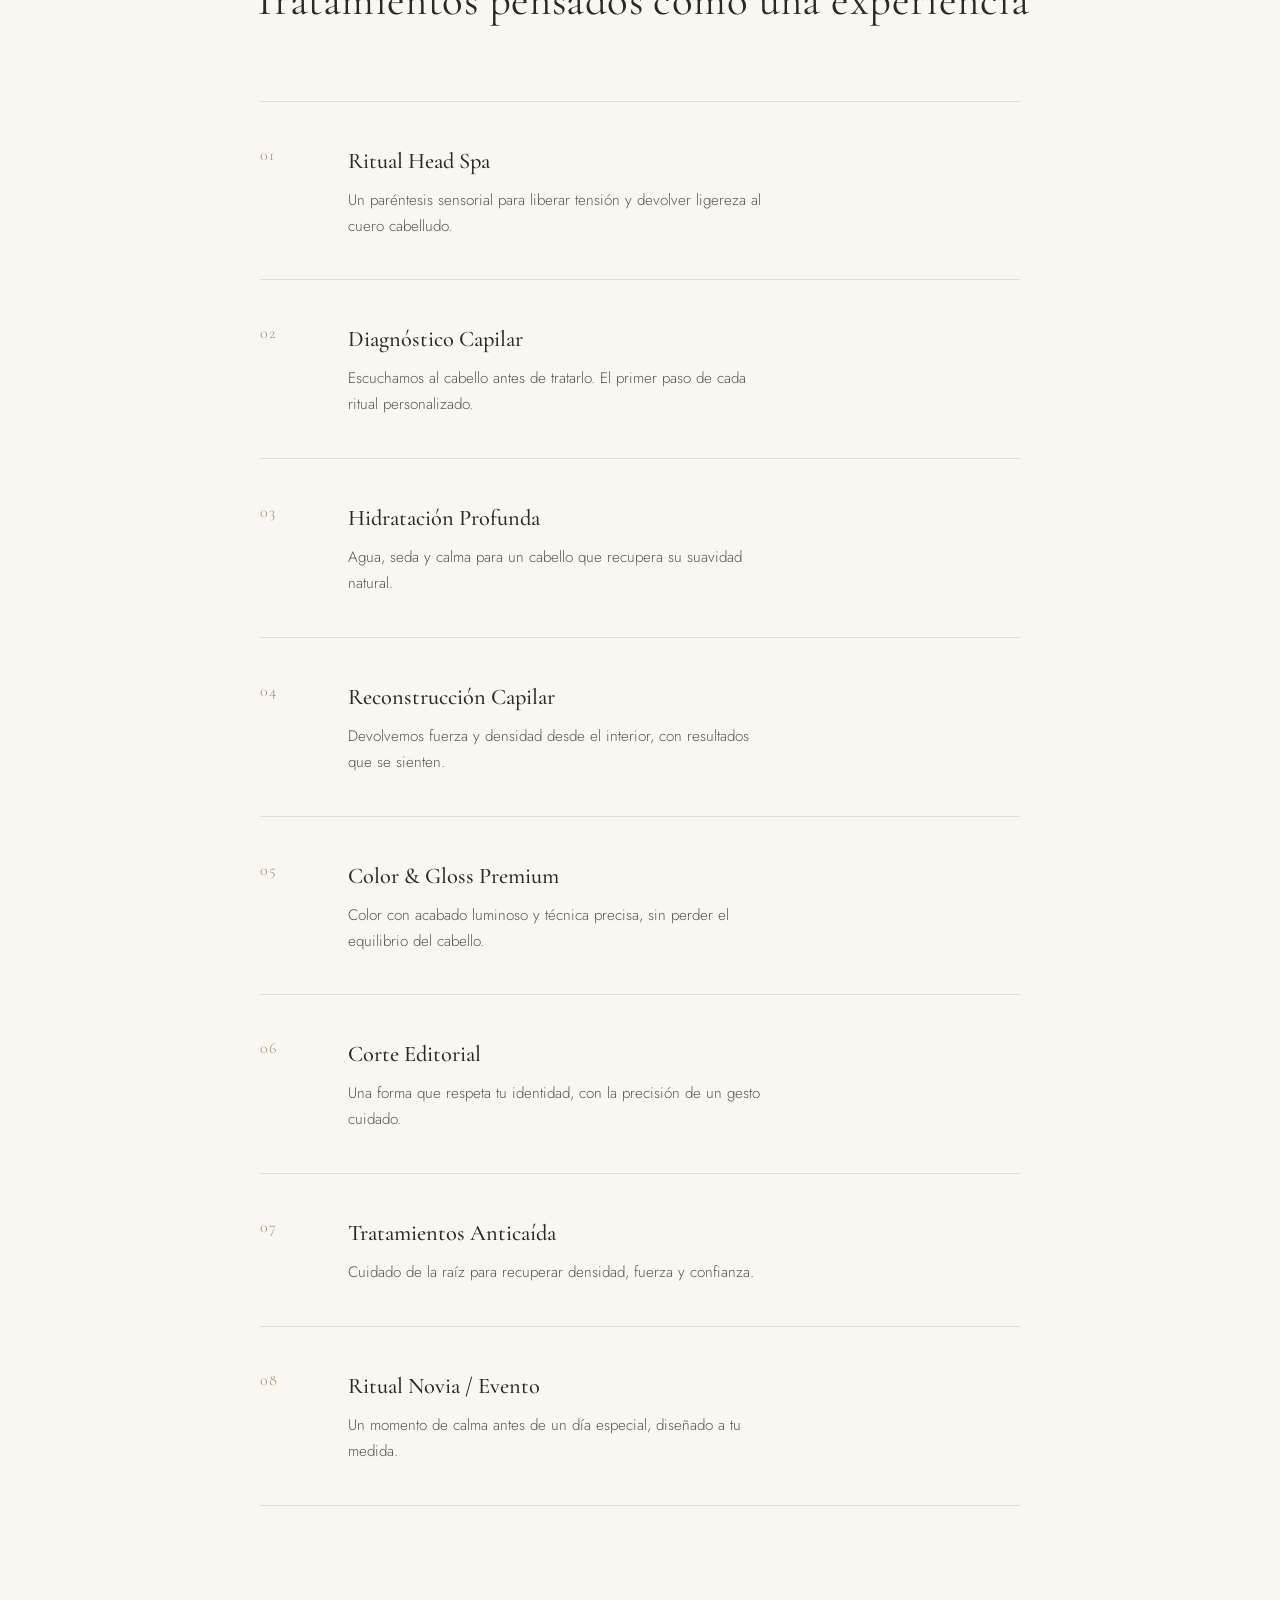
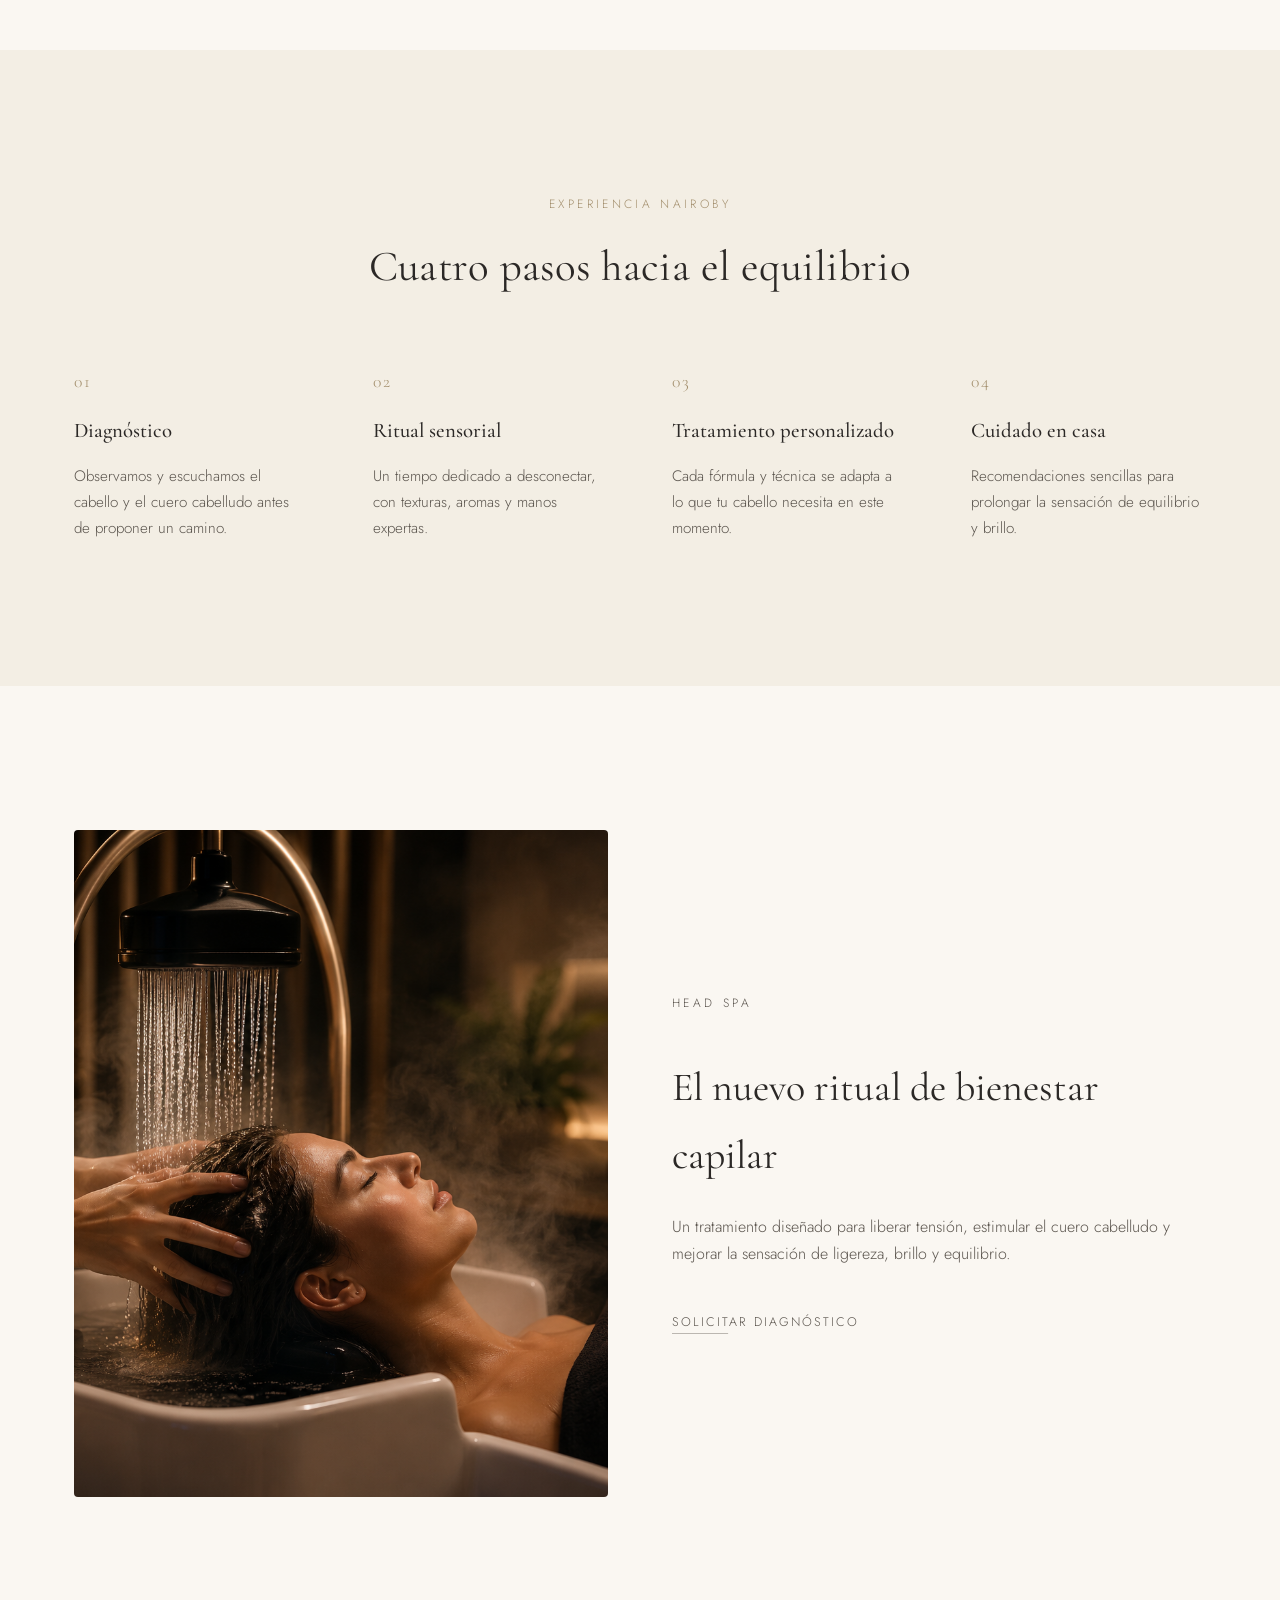
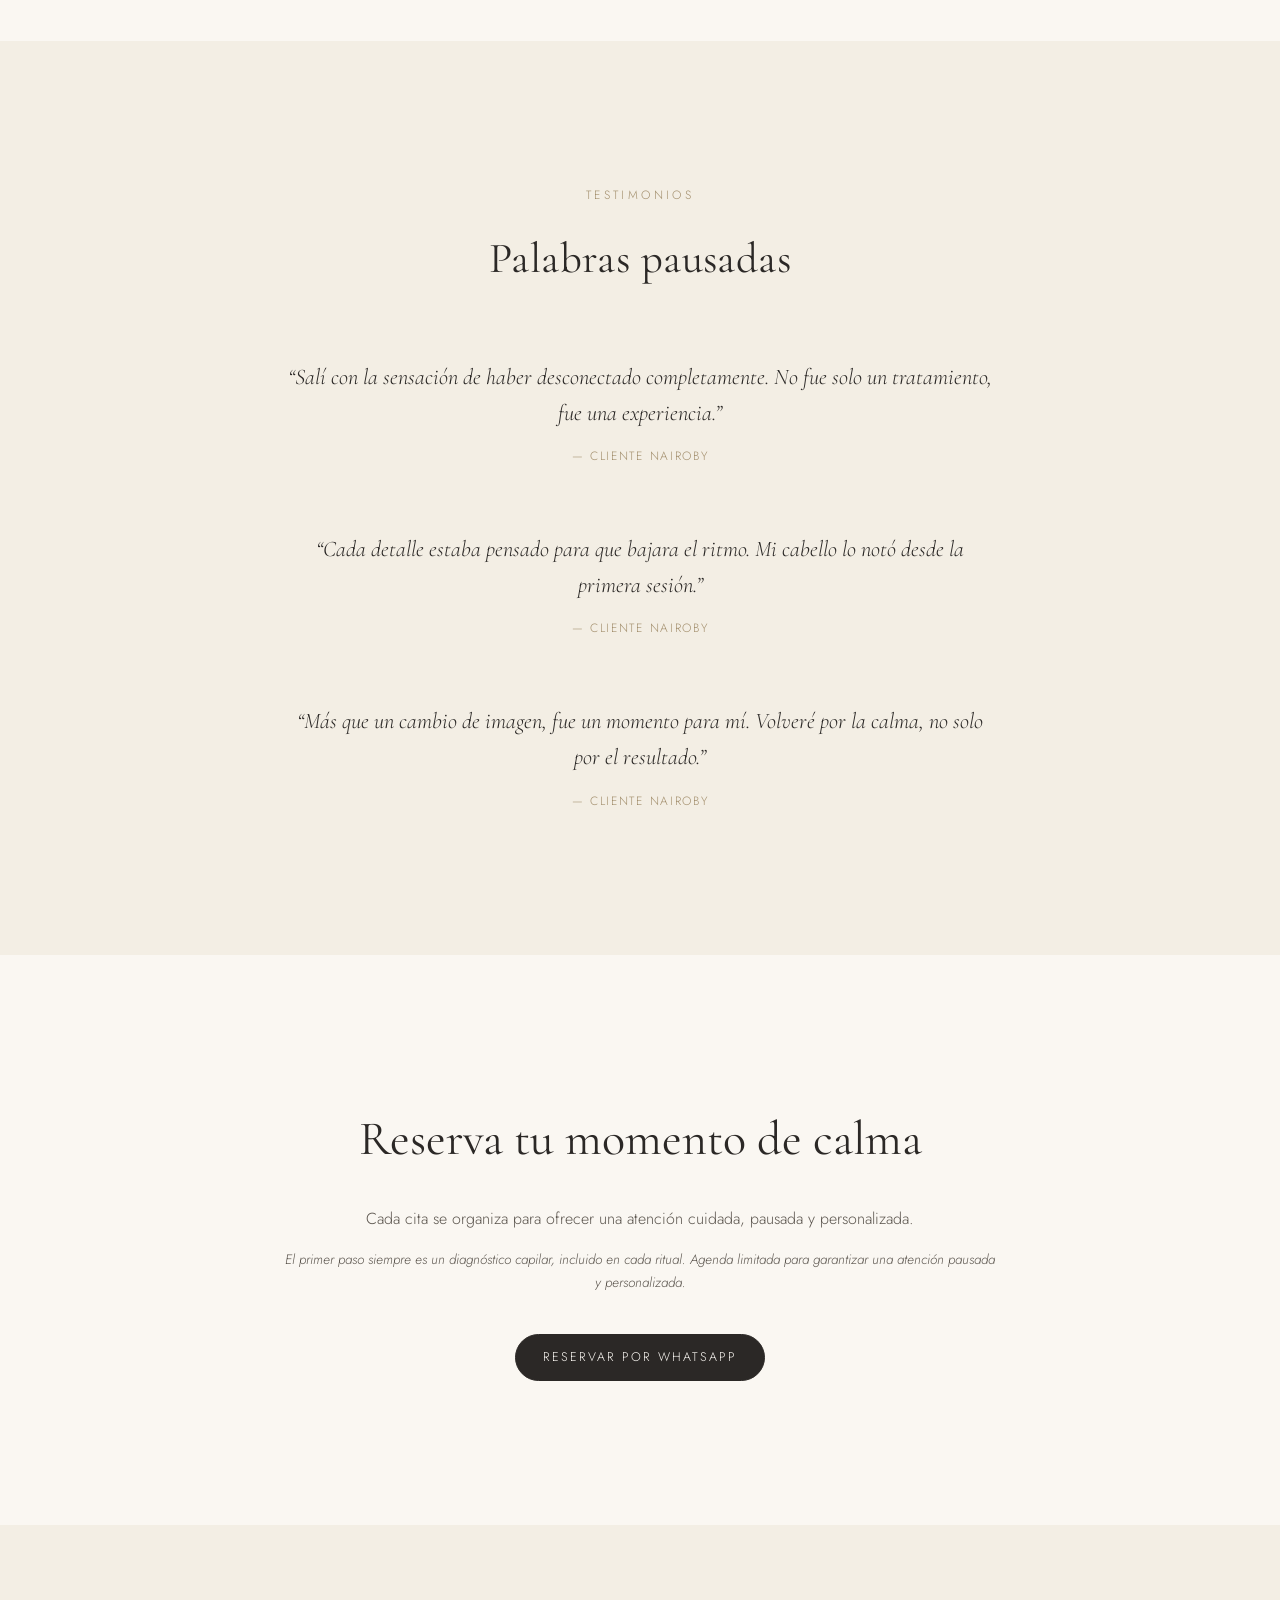
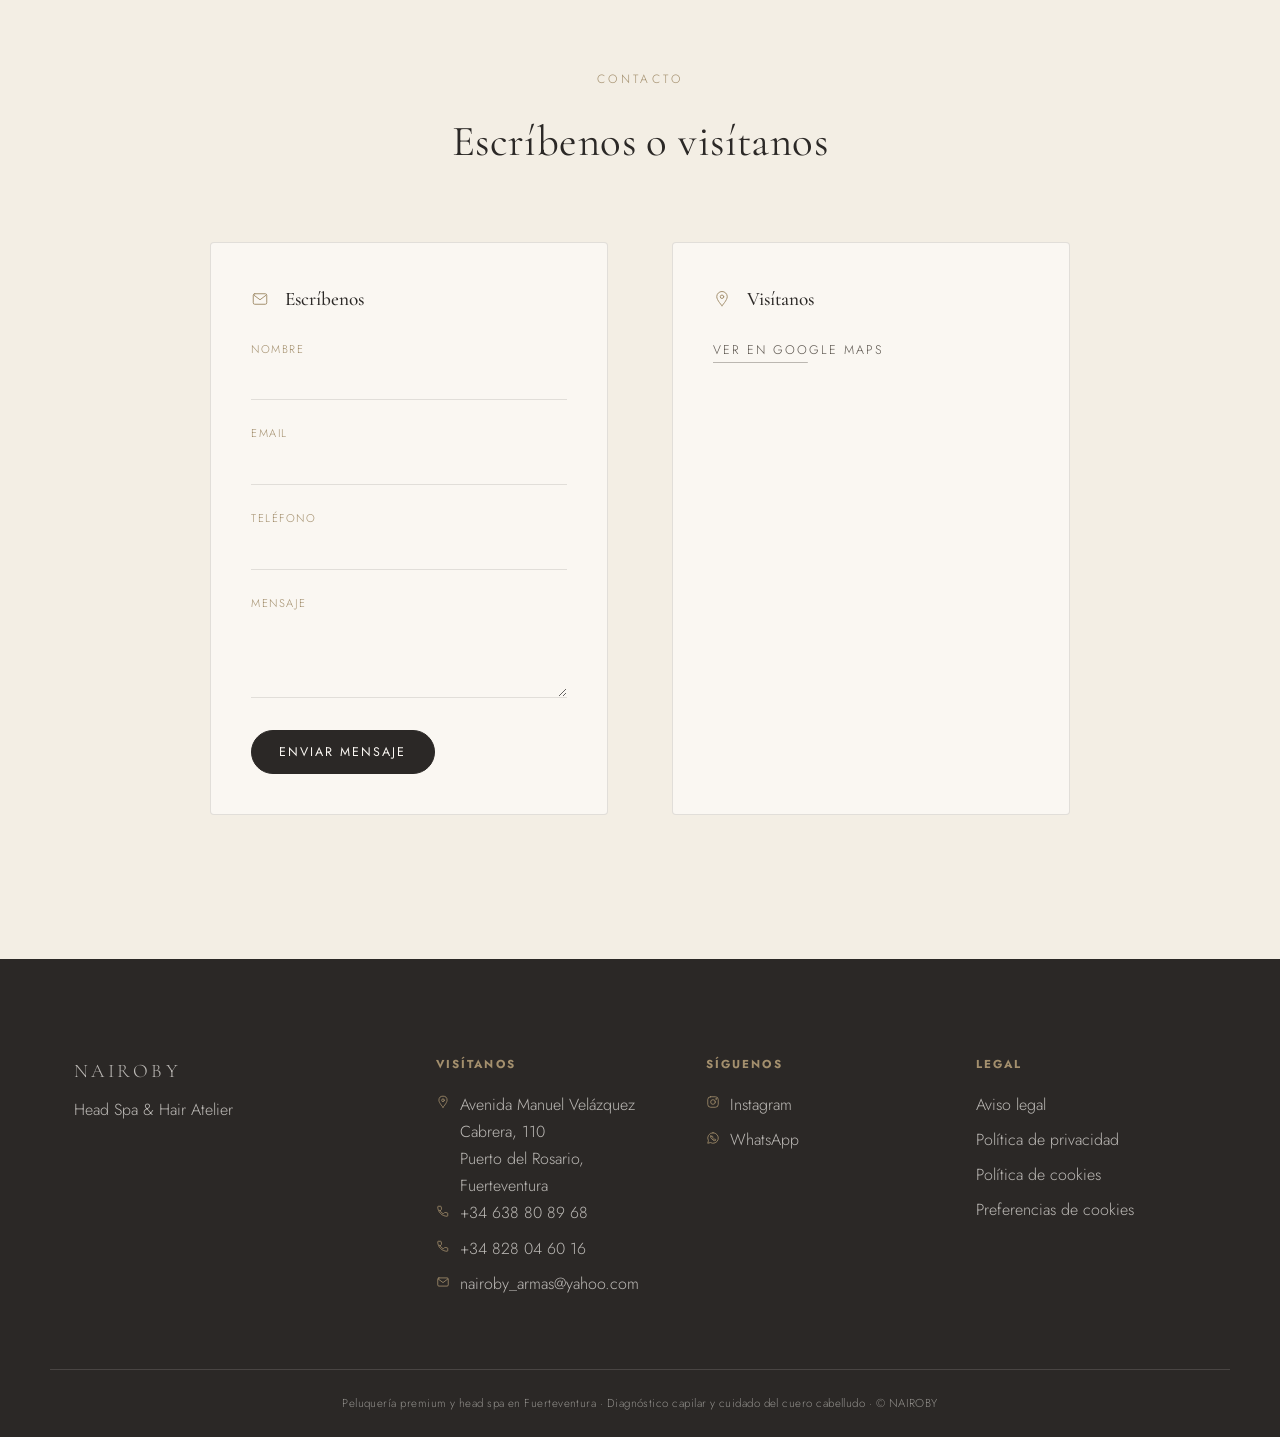
==== commit 0033807c: "Turn Contacto into two matching, equal-height cards Wrap the form and location blocks in .contacto-c" ====
--- a/index.html
+++ b/index.html
@@ -11,7 +11,7 @@
   <link rel="preconnect" href="https://fonts.gstatic.com" crossorigin />
   <link href="https://fonts.googleapis.com/css2?family=Cormorant+Garamond:wght@300;400;500&family=Jost:wght@300;400;500&display=swap" rel="stylesheet" />
 
-  <link rel="stylesheet" href="css/style.css?v=2" />
+  <link rel="stylesheet" href="css/style.css?v=3" />
 </head>
 <body>
   <svg aria-hidden="true" class="icon-sprite">
@@ -240,7 +240,11 @@
         <h2 class="section-title center reveal">Escríbenos o visítanos</h2>
 
         <div class="contacto-columns">
-          <div class="contacto-col reveal">
+          <div class="contacto-card reveal">
+            <div class="contacto-card-header">
+              <svg class="contacto-icon" width="18" height="18" viewBox="0 0 24 24" aria-hidden="true"><use href="#icon-mail"></use></svg>
+              <h3>Escríbenos</h3>
+            </div>
             <form class="contact-form" id="contact-form">
               <div class="form-field">
                 <label for="cf-name">Nombre</label>
@@ -256,23 +260,23 @@
               </div>
               <div class="form-field">
                 <label for="cf-message">Mensaje</label>
-                <textarea id="cf-message" name="message" rows="4" required></textarea>
+                <textarea id="cf-message" name="message" rows="3" required></textarea>
               </div>
               <button type="submit" class="btn btn-primary">Enviar mensaje</button>
             </form>
           </div>
 
-          <div class="contacto-col reveal">
-            <div class="contacto-location">
-              <svg class="contacto-icon" width="20" height="20" viewBox="0 0 24 24" aria-hidden="true"><use href="#icon-pin"></use></svg>
-              <h3>Ubicación</h3>
-              <a
-                href="https://www.google.com/maps/search/?api=1&query=Avenida+Manuel+Vel%C3%A1zquez+Cabrera+110%2C+Puerto+del+Rosario%2C+Fuerteventura"
-                class="link-underline"
-                target="_blank"
-                rel="noopener"
-              >Ver en Google Maps</a>
-            </div>
+          <div class="contacto-card reveal">
+            <div class="contacto-card-header">
+              <svg class="contacto-icon" width="18" height="18" viewBox="0 0 24 24" aria-hidden="true"><use href="#icon-pin"></use></svg>
+              <h3>Visítanos</h3>
+            </div>
+            <a
+              href="https://www.google.com/maps/search/?api=1&query=Avenida+Manuel+Vel%C3%A1zquez+Cabrera+110%2C+Puerto+del+Rosario%2C+Fuerteventura"
+              class="link-underline contacto-map-cta"
+              target="_blank"
+              rel="noopener"
+            >Ver en Google Maps</a>
             <div class="contacto-map">
               <iframe
                 src="https://www.google.com/maps?q=Avenida+Manuel+Vel%C3%A1zquez+Cabrera+110,+Puerto+del+Rosario,+Fuerteventura&output=embed"
@@ -365,6 +369,6 @@
   <a class="whatsapp-float" href="https://wa.me/34638808968?text=Hola%20NAIROBY%2C%20me%20gustar%C3%ADa%20reservar%20una%20experiencia" target="_blank" rel="noopener" aria-label="Reservar por WhatsApp">
     <svg width="26" height="26" viewBox="0 0 24 24" aria-hidden="true"><use href="#icon-whatsapp"></use></svg>
   </a>
-  <script src="js/main.js?v=2"></script>
+  <script src="js/main.js?v=3"></script>
 </body>
 </html>
--- a/css/style.css
+++ b/css/style.css
@@ -612,9 +612,25 @@
   grid-template-columns: 1fr 1fr;
   gap: var(--space-5);
   margin-top: var(--space-5);
-  align-items: start;
+  align-items: stretch;
   max-width: 860px;
   margin-inline: auto;
+}
+
+.contacto-card {
+  display: flex;
+  flex-direction: column;
+  background: var(--color-ivory);
+  border: 1px solid var(--color-border);
+  border-radius: 4px;
+  padding: var(--space-4);
+}
+
+.contacto-card-header {
+  display: flex;
+  align-items: center;
+  gap: var(--space-2);
+  margin-bottom: var(--space-3);
 }
 
 .contacto-icon {
@@ -623,21 +639,23 @@
   stroke-width: 1.3;
   stroke-linecap: round;
   stroke-linejoin: round;
-  margin-bottom: var(--space-2);
-}
-
-.contacto-location h3 {
+  flex-shrink: 0;
+}
+
+.contacto-card-header h3 {
   font-family: var(--font-serif);
   font-weight: 500;
   font-size: 1.2rem;
-  margin-bottom: var(--space-2);
+}
+
+.contacto-map-cta {
+  margin-bottom: var(--space-3);
 }
 
 .contacto-map {
   position: relative;
-  margin-top: var(--space-3);
-  aspect-ratio: 4 / 3;
-  max-width: 320px;
+  flex: 1;
+  min-height: 180px;
   border-radius: 4px;
   overflow: hidden;
 }
@@ -658,7 +676,7 @@
 .contact-form {
   display: flex;
   flex-direction: column;
-  gap: var(--space-4);
+  gap: var(--space-3);
 }
 
 .form-field {
@@ -669,7 +687,7 @@
 }
 
 .form-field label {
-  font-size: 0.72rem;
+  font-size: 0.7rem;
   letter-spacing: 0.14em;
   text-transform: uppercase;
   color: var(--color-brass);
@@ -678,12 +696,12 @@
 .form-field input,
 .form-field textarea {
   font-family: var(--font-sans);
-  font-size: 1rem;
+  font-size: 0.95rem;
   color: var(--color-carbon);
   background: transparent;
   border: none;
   border-bottom: 1px solid var(--color-border);
-  padding: 0.5em 0;
+  padding: 0.35em 0;
   resize: vertical;
   transition: border-color 0.3s var(--ease-quiet);
 }
@@ -695,8 +713,8 @@
 }
 
 .contact-form .btn {
-  align-self: center;
-  margin-top: var(--space-2);
+  align-self: flex-start;
+  margin-top: var(--space-1);
 }
 
 /* --- Legal pages (aviso legal, privacidad, cookies) ------------------------*/
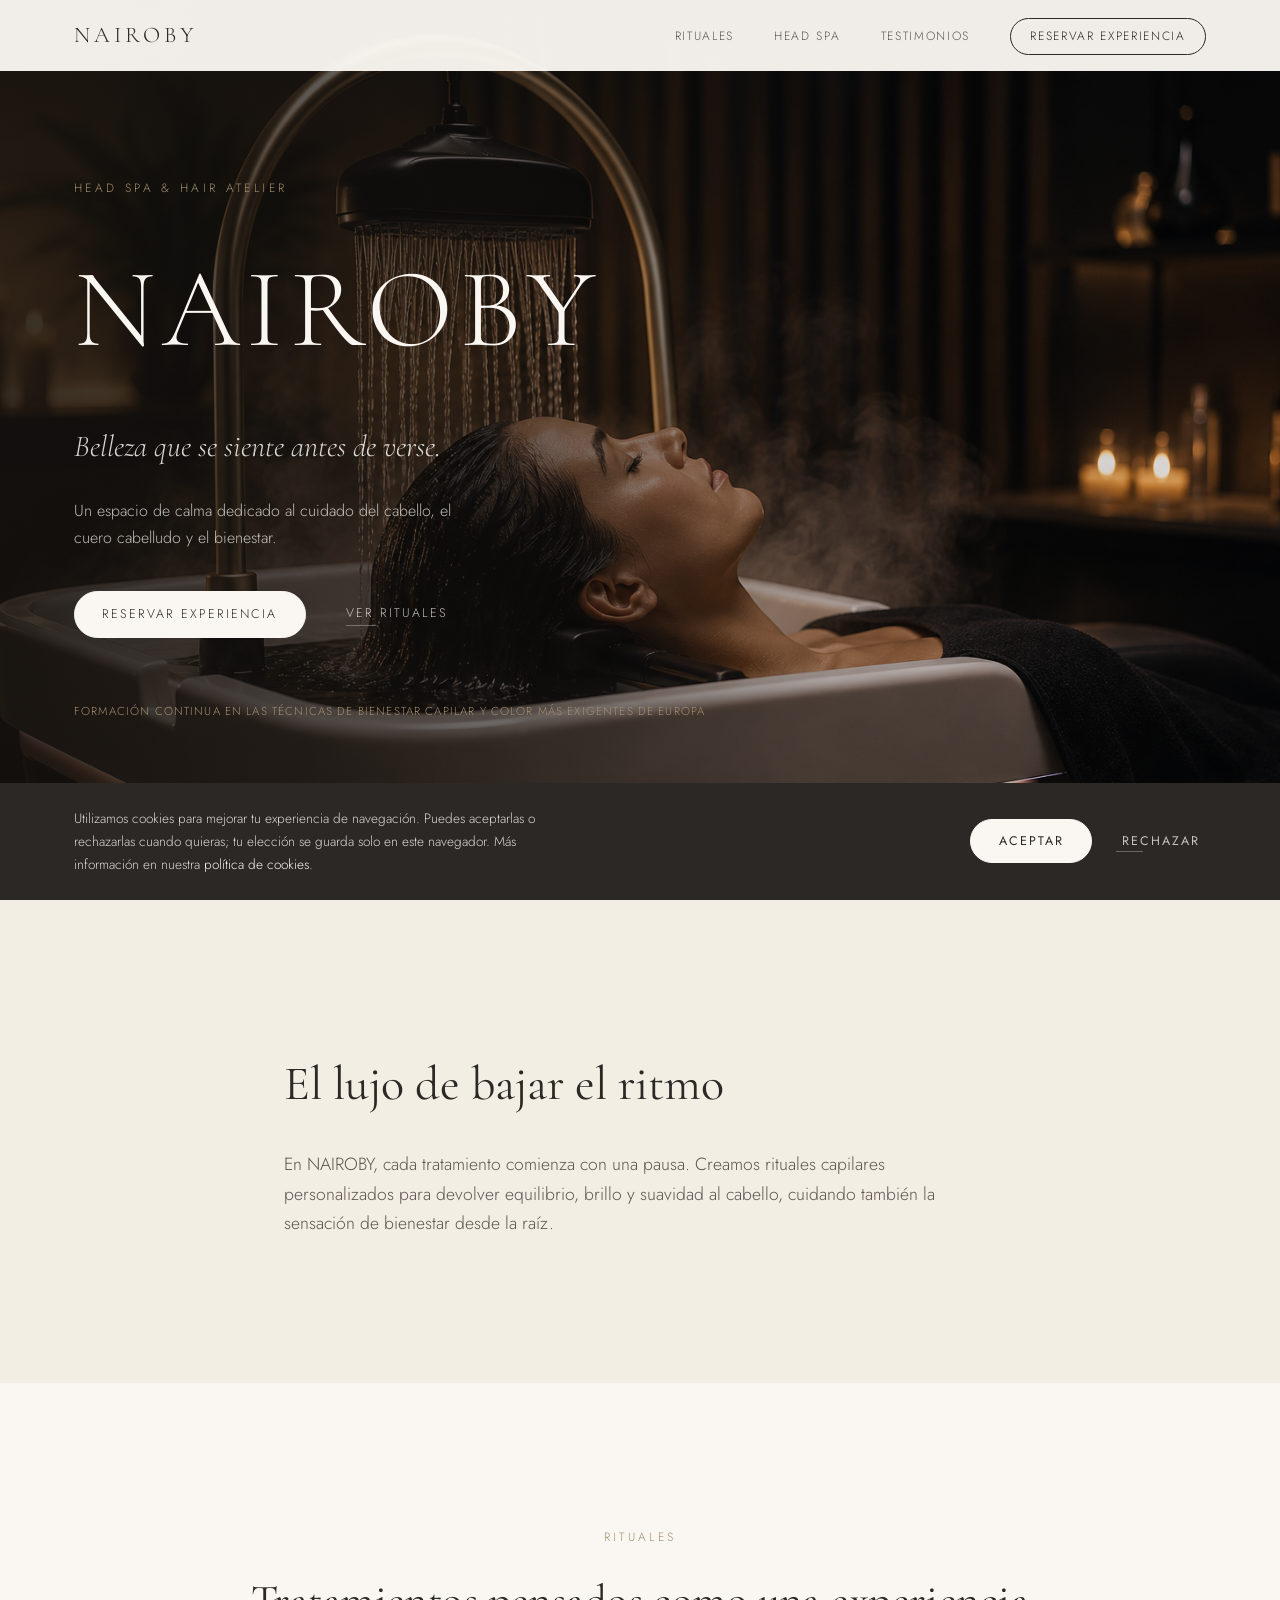
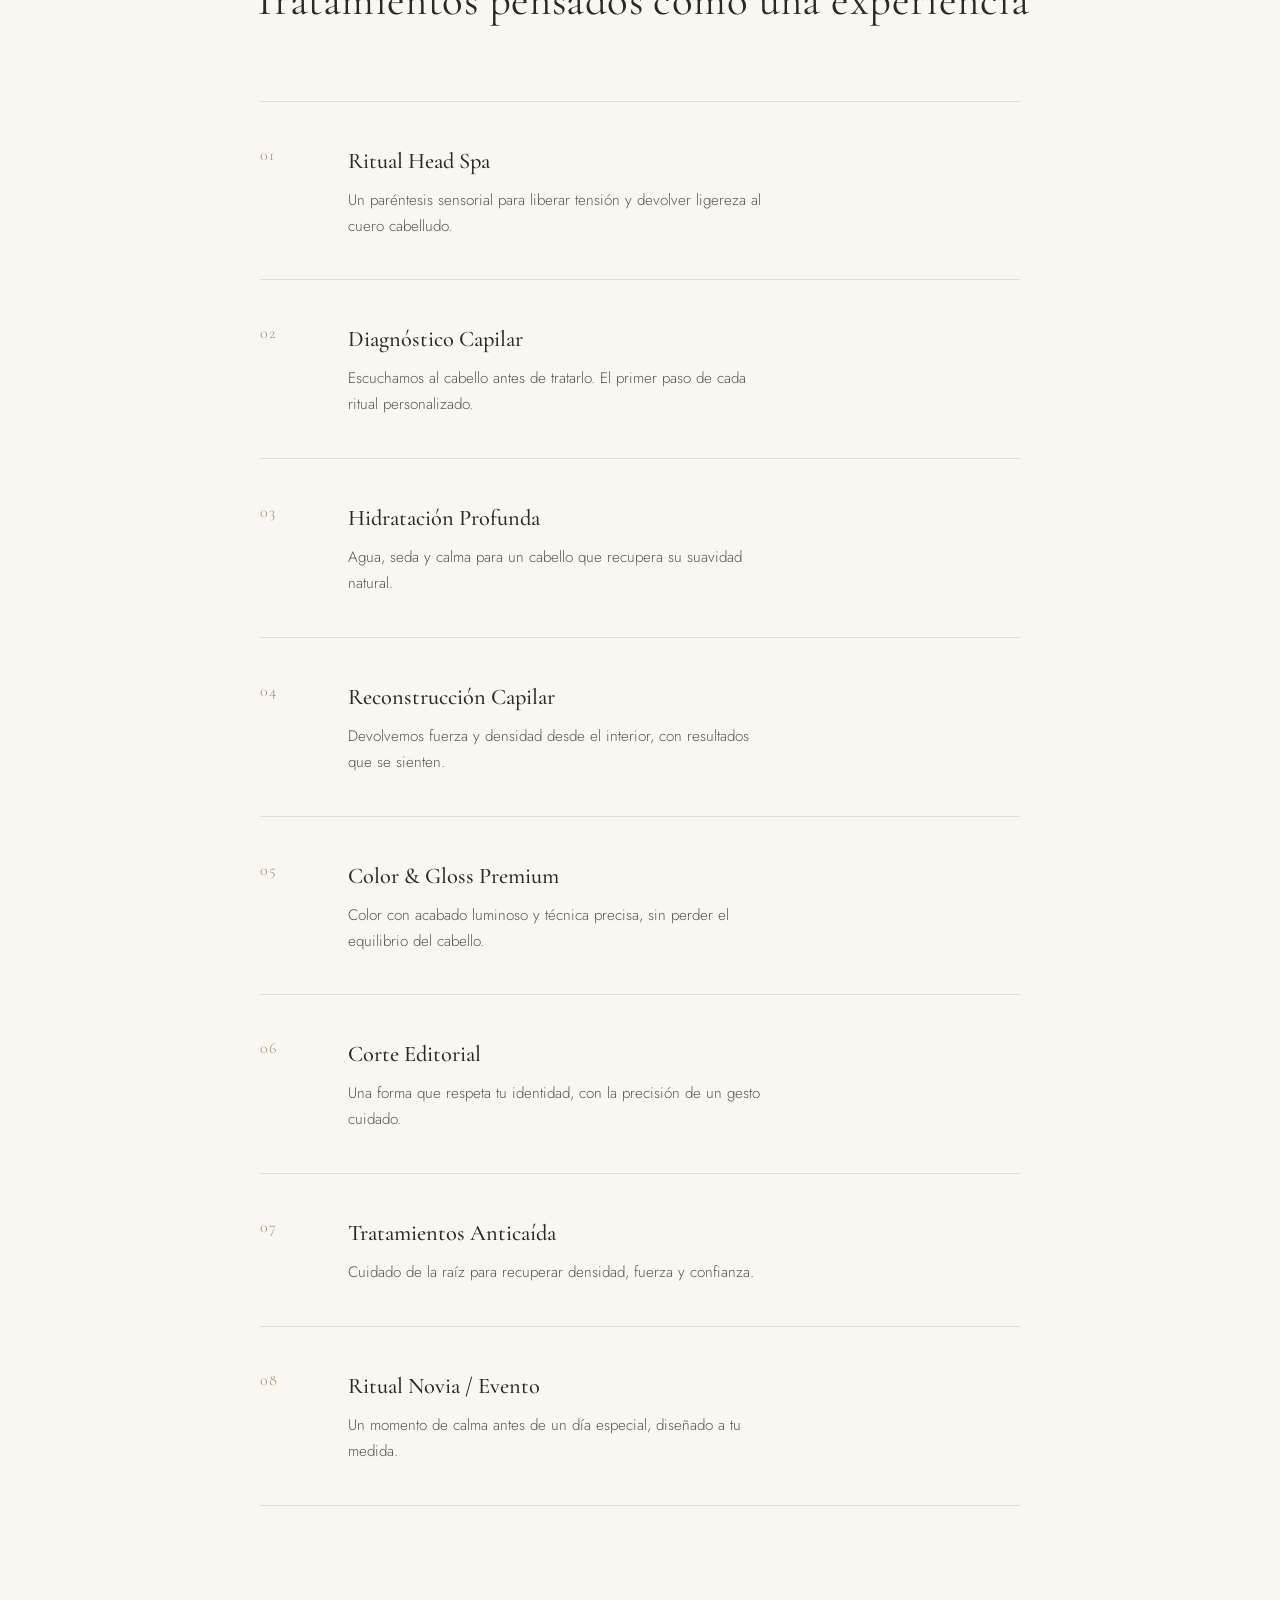
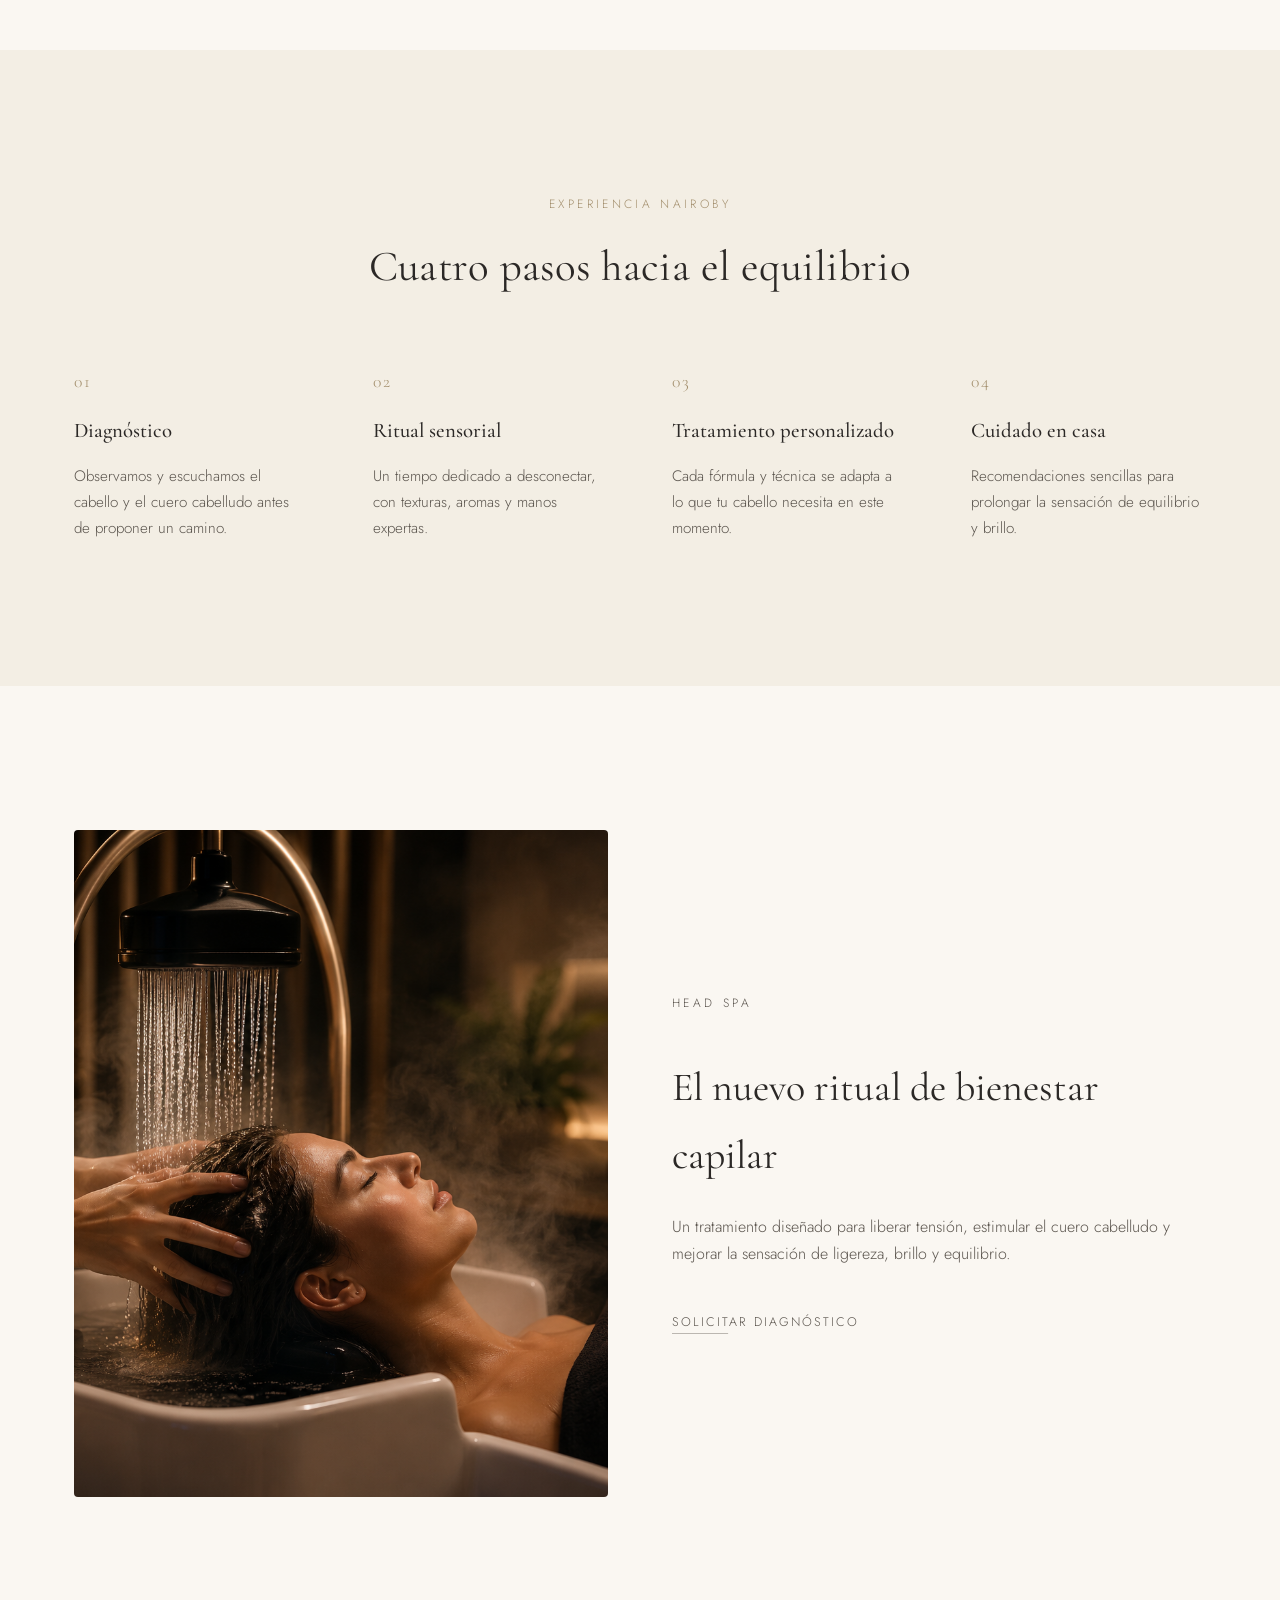
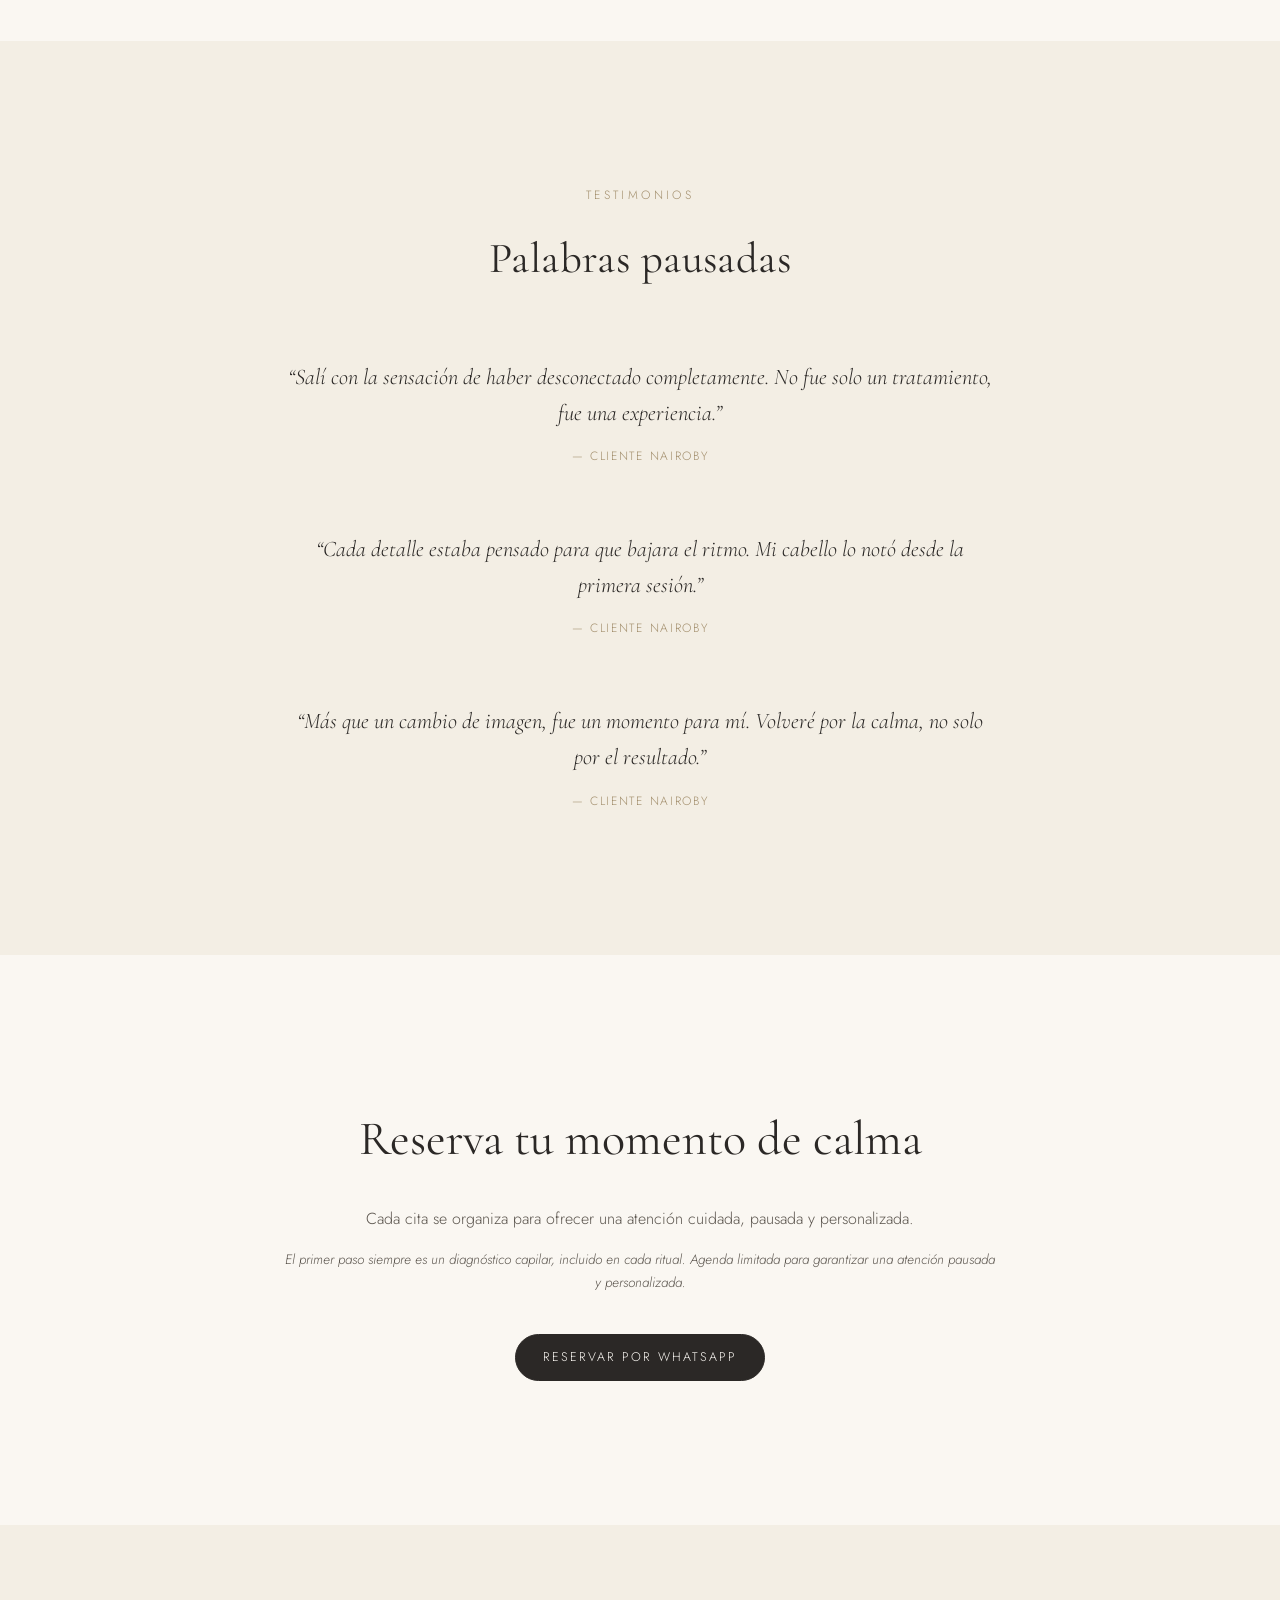
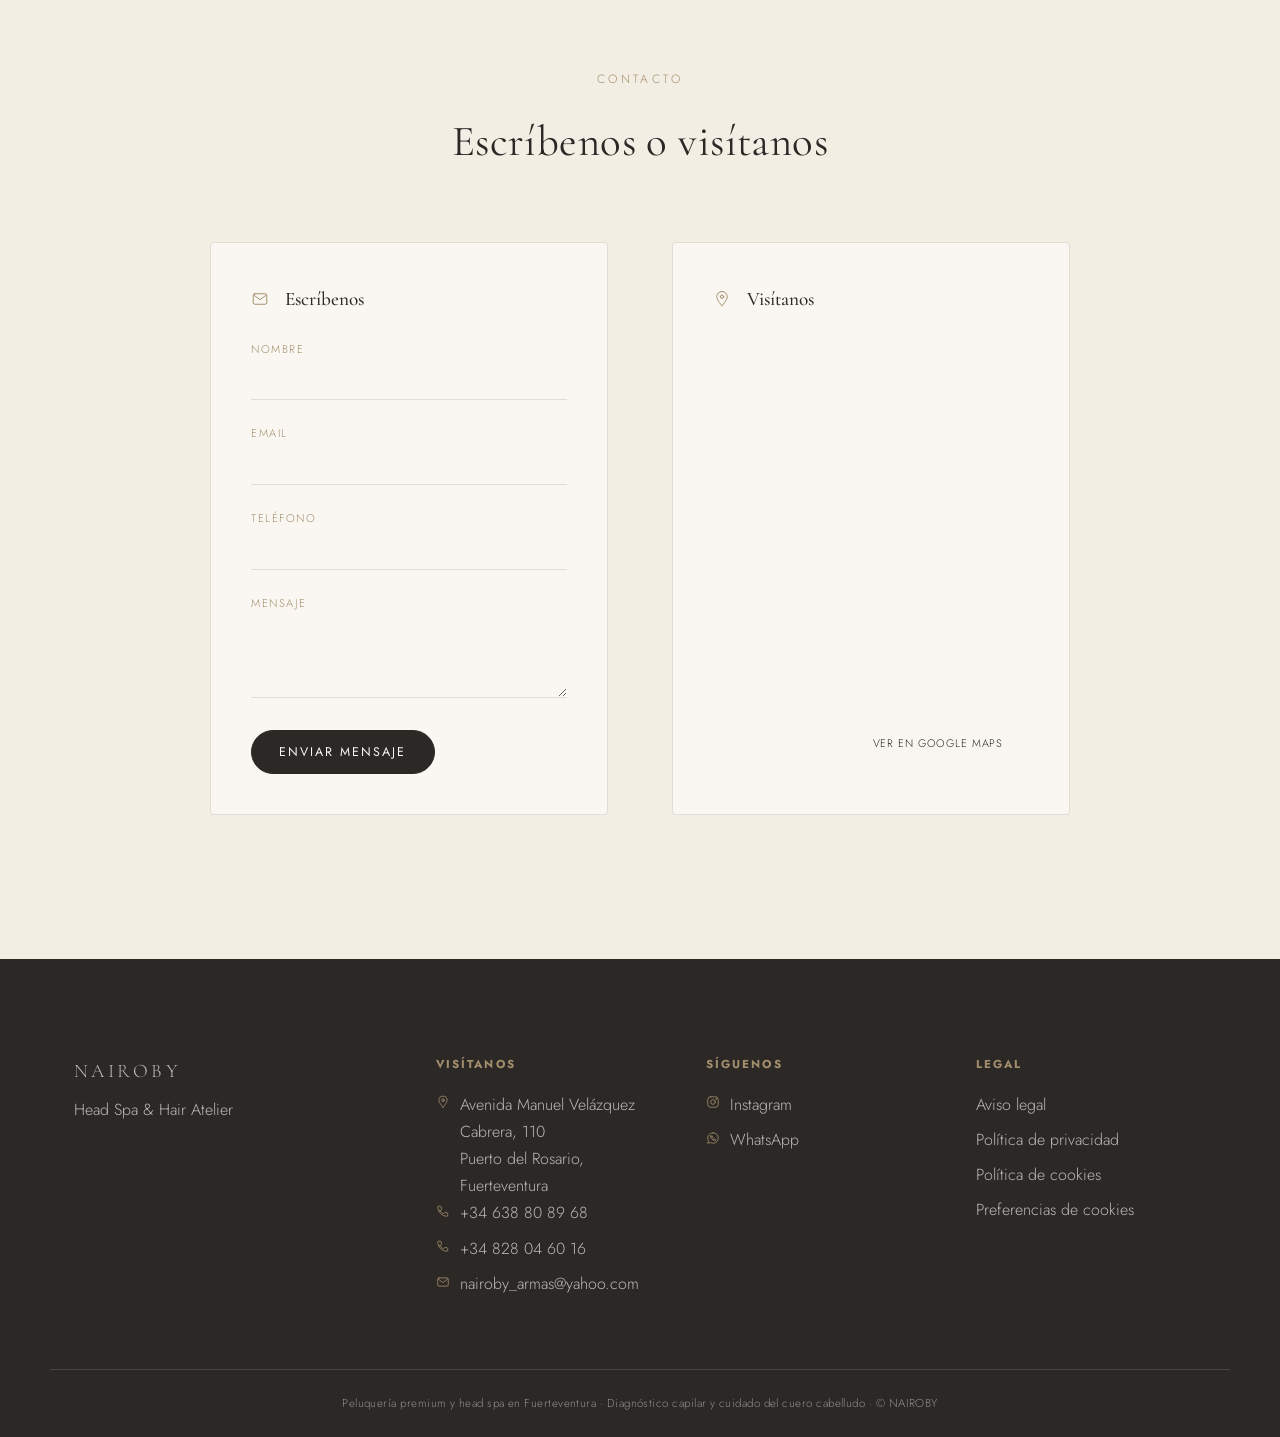
==== commit dc245f63: "Move the "Ver en Google Maps" link onto the map itself Drop the standalone text link above the map a" ====
--- a/index.html
+++ b/index.html
@@ -11,7 +11,7 @@
   <link rel="preconnect" href="https://fonts.gstatic.com" crossorigin />
   <link href="https://fonts.googleapis.com/css2?family=Cormorant+Garamond:wght@300;400;500&family=Jost:wght@300;400;500&display=swap" rel="stylesheet" />
 
-  <link rel="stylesheet" href="css/style.css?v=3" />
+  <link rel="stylesheet" href="css/style.css?v=4" />
 </head>
 <body>
   <svg aria-hidden="true" class="icon-sprite">
@@ -271,12 +271,6 @@
               <svg class="contacto-icon" width="18" height="18" viewBox="0 0 24 24" aria-hidden="true"><use href="#icon-pin"></use></svg>
               <h3>Visítanos</h3>
             </div>
-            <a
-              href="https://www.google.com/maps/search/?api=1&query=Avenida+Manuel+Vel%C3%A1zquez+Cabrera+110%2C+Puerto+del+Rosario%2C+Fuerteventura"
-              class="link-underline contacto-map-cta"
-              target="_blank"
-              rel="noopener"
-            >Ver en Google Maps</a>
             <div class="contacto-map">
               <iframe
                 src="https://www.google.com/maps?q=Avenida+Manuel+Vel%C3%A1zquez+Cabrera+110,+Puerto+del+Rosario,+Fuerteventura&output=embed"
@@ -290,7 +284,9 @@
                 target="_blank"
                 rel="noopener"
                 aria-label="Abrir ubicación en Google Maps"
-              ></a>
+              >
+                <span class="contacto-map-badge">Ver en Google Maps</span>
+              </a>
             </div>
           </div>
         </div>
@@ -369,6 +365,6 @@
   <a class="whatsapp-float" href="https://wa.me/34638808968?text=Hola%20NAIROBY%2C%20me%20gustar%C3%ADa%20reservar%20una%20experiencia" target="_blank" rel="noopener" aria-label="Reservar por WhatsApp">
     <svg width="26" height="26" viewBox="0 0 24 24" aria-hidden="true"><use href="#icon-whatsapp"></use></svg>
   </a>
-  <script src="js/main.js?v=3"></script>
+  <script src="js/main.js?v=4"></script>
 </body>
 </html>
--- a/css/style.css
+++ b/css/style.css
@@ -648,10 +648,6 @@
   font-size: 1.2rem;
 }
 
-.contacto-map-cta {
-  margin-bottom: var(--space-3);
-}
-
 .contacto-map {
   position: relative;
   flex: 1;
@@ -671,6 +667,25 @@
 .contacto-map-link {
   position: absolute;
   inset: 0;
+  display: flex;
+  align-items: flex-end;
+  justify-content: flex-end;
+  padding: var(--space-2);
+}
+
+.contacto-map-badge {
+  font-size: 0.68rem;
+  letter-spacing: 0.08em;
+  text-transform: uppercase;
+  color: var(--color-carbon);
+  background: rgba(250, 247, 242, 0.9);
+  padding: 0.5em 0.9em;
+  border-radius: 999px;
+  transition: background-color 0.3s var(--ease-quiet);
+}
+
+.contacto-map-link:hover .contacto-map-badge {
+  background: var(--color-ivory);
 }
 
 .contact-form {
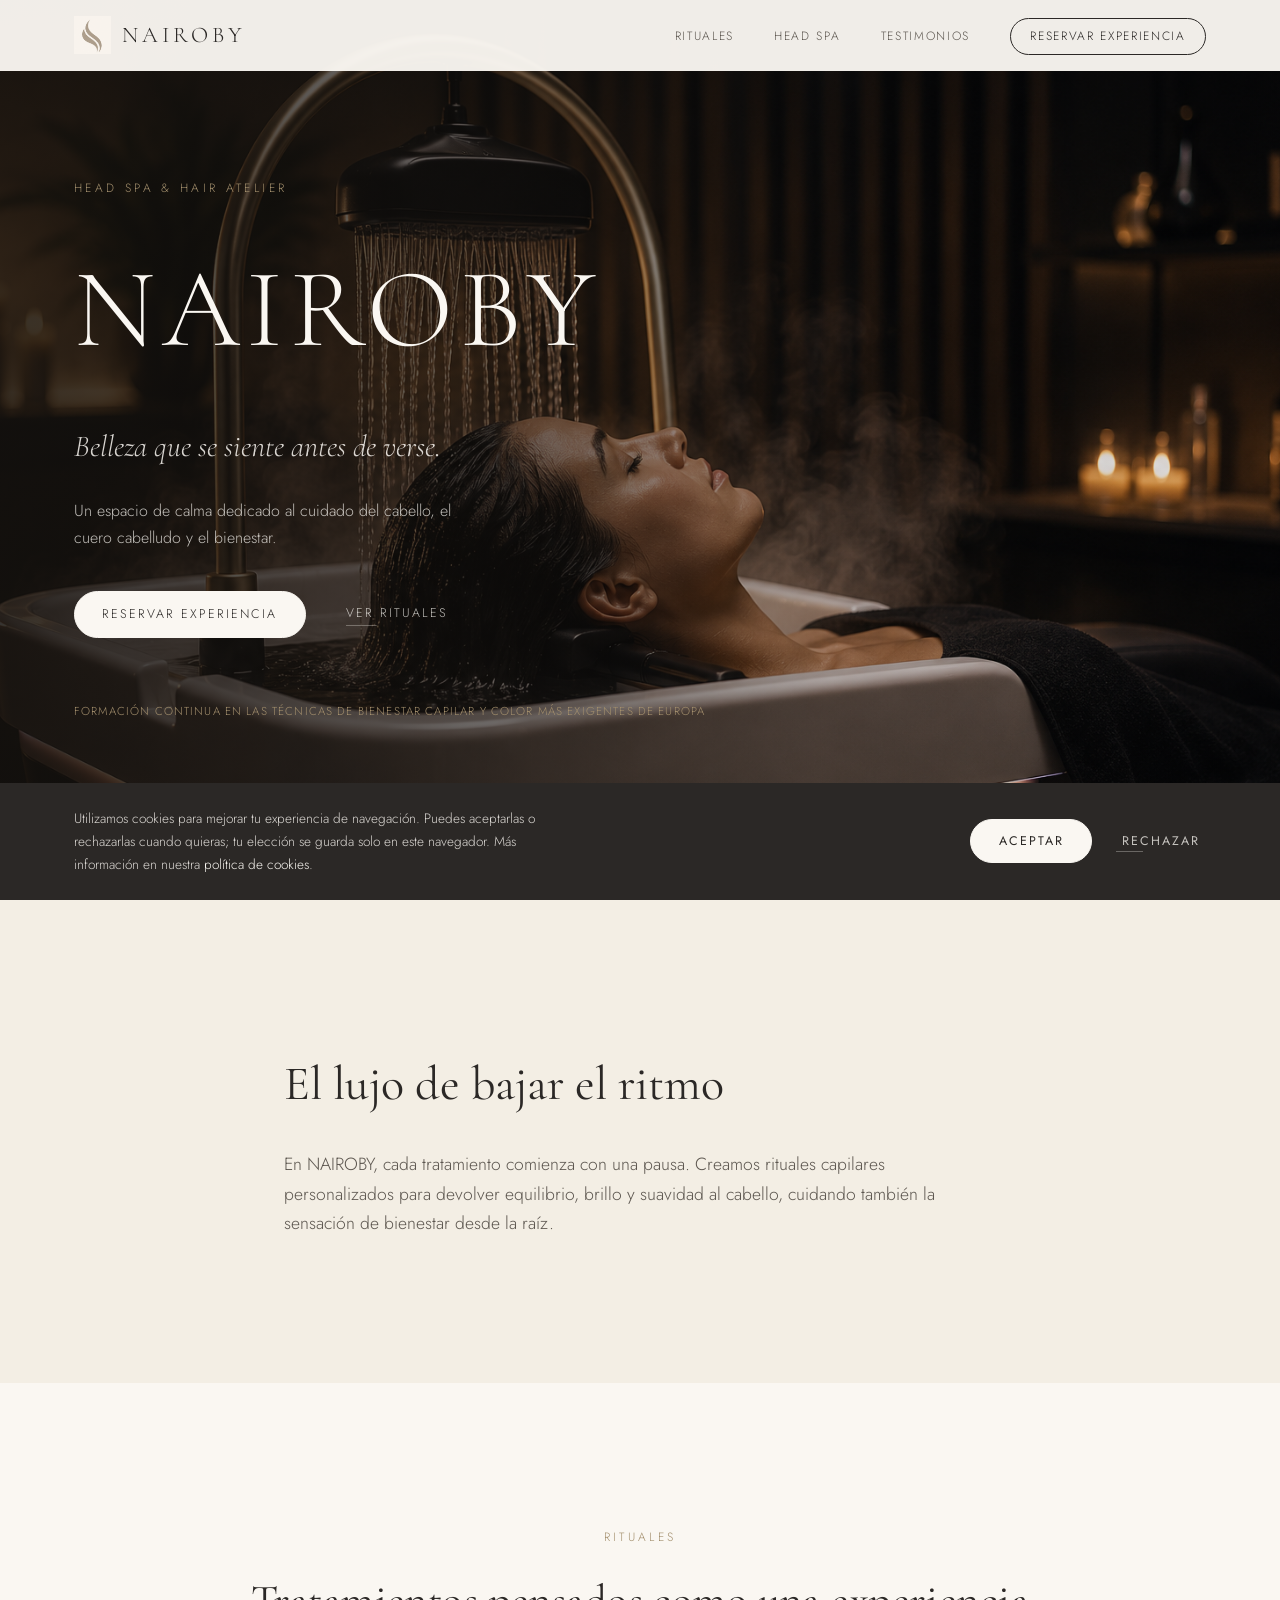
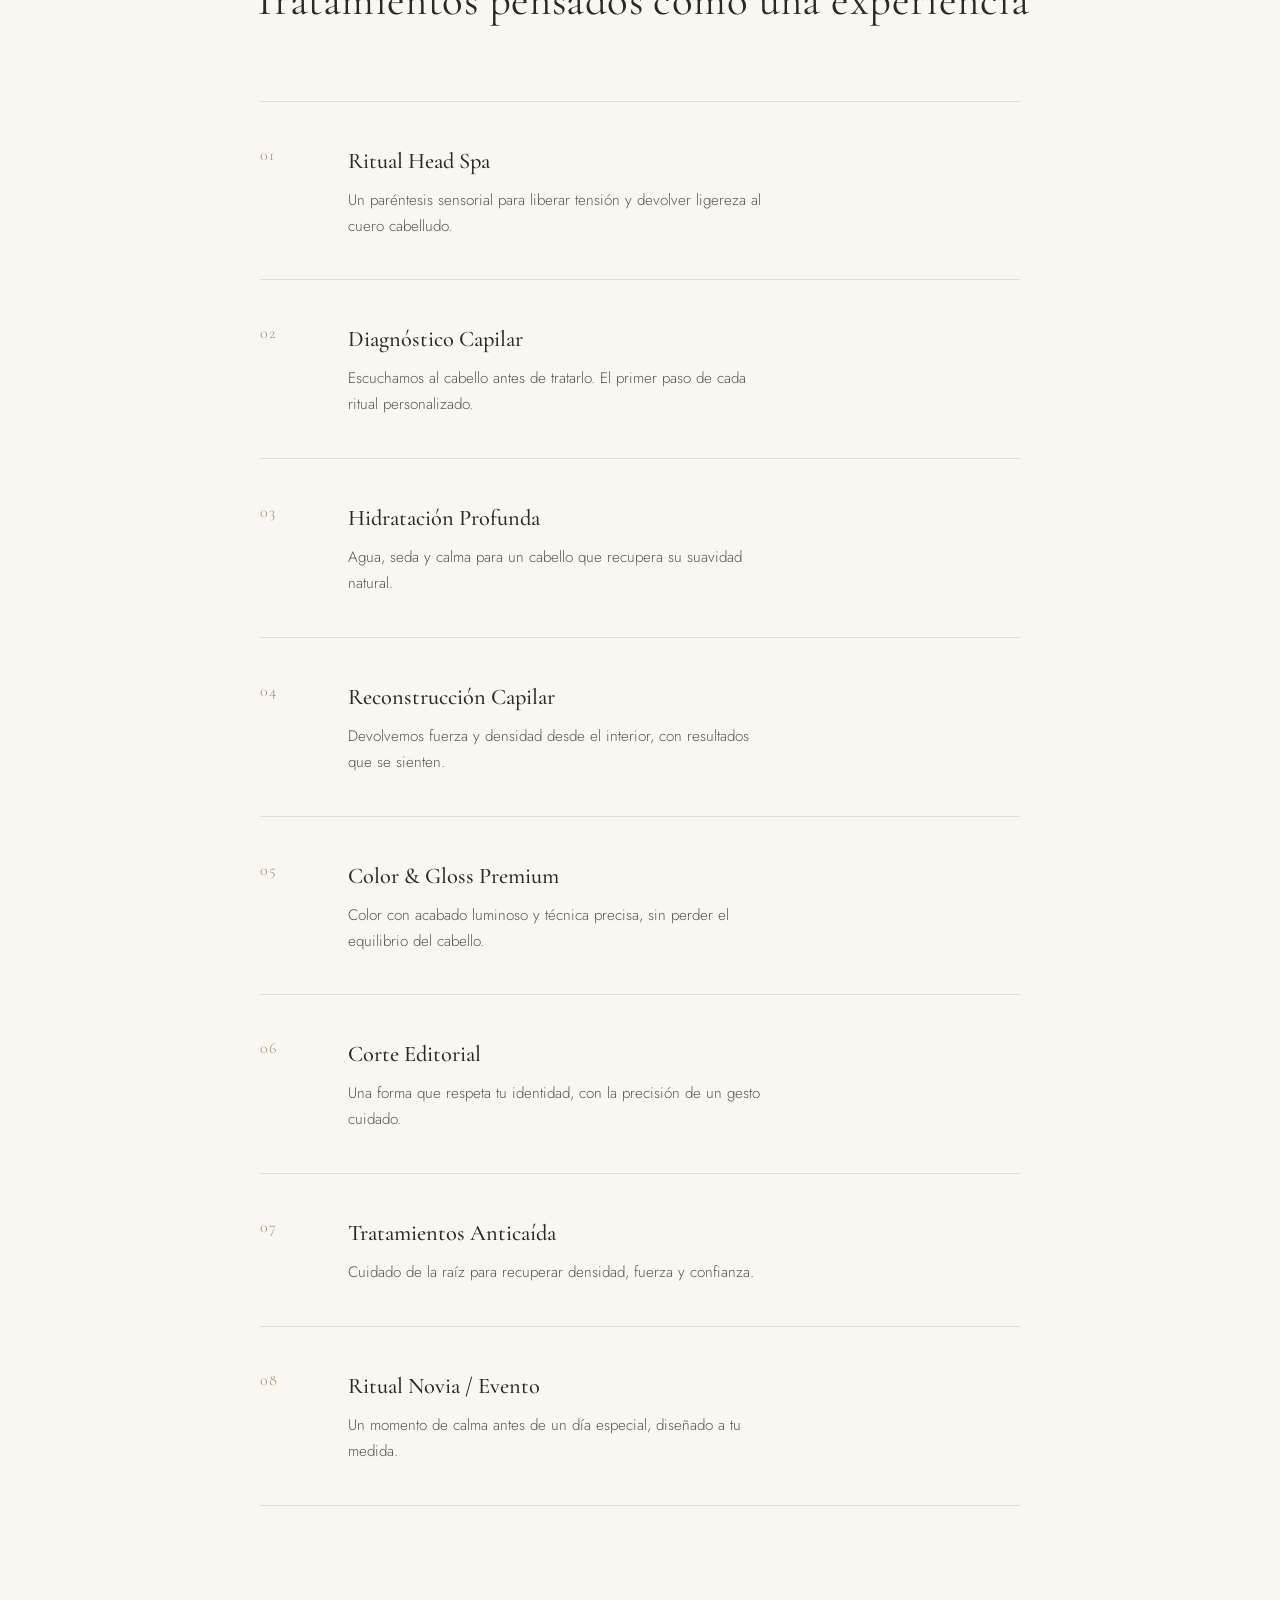
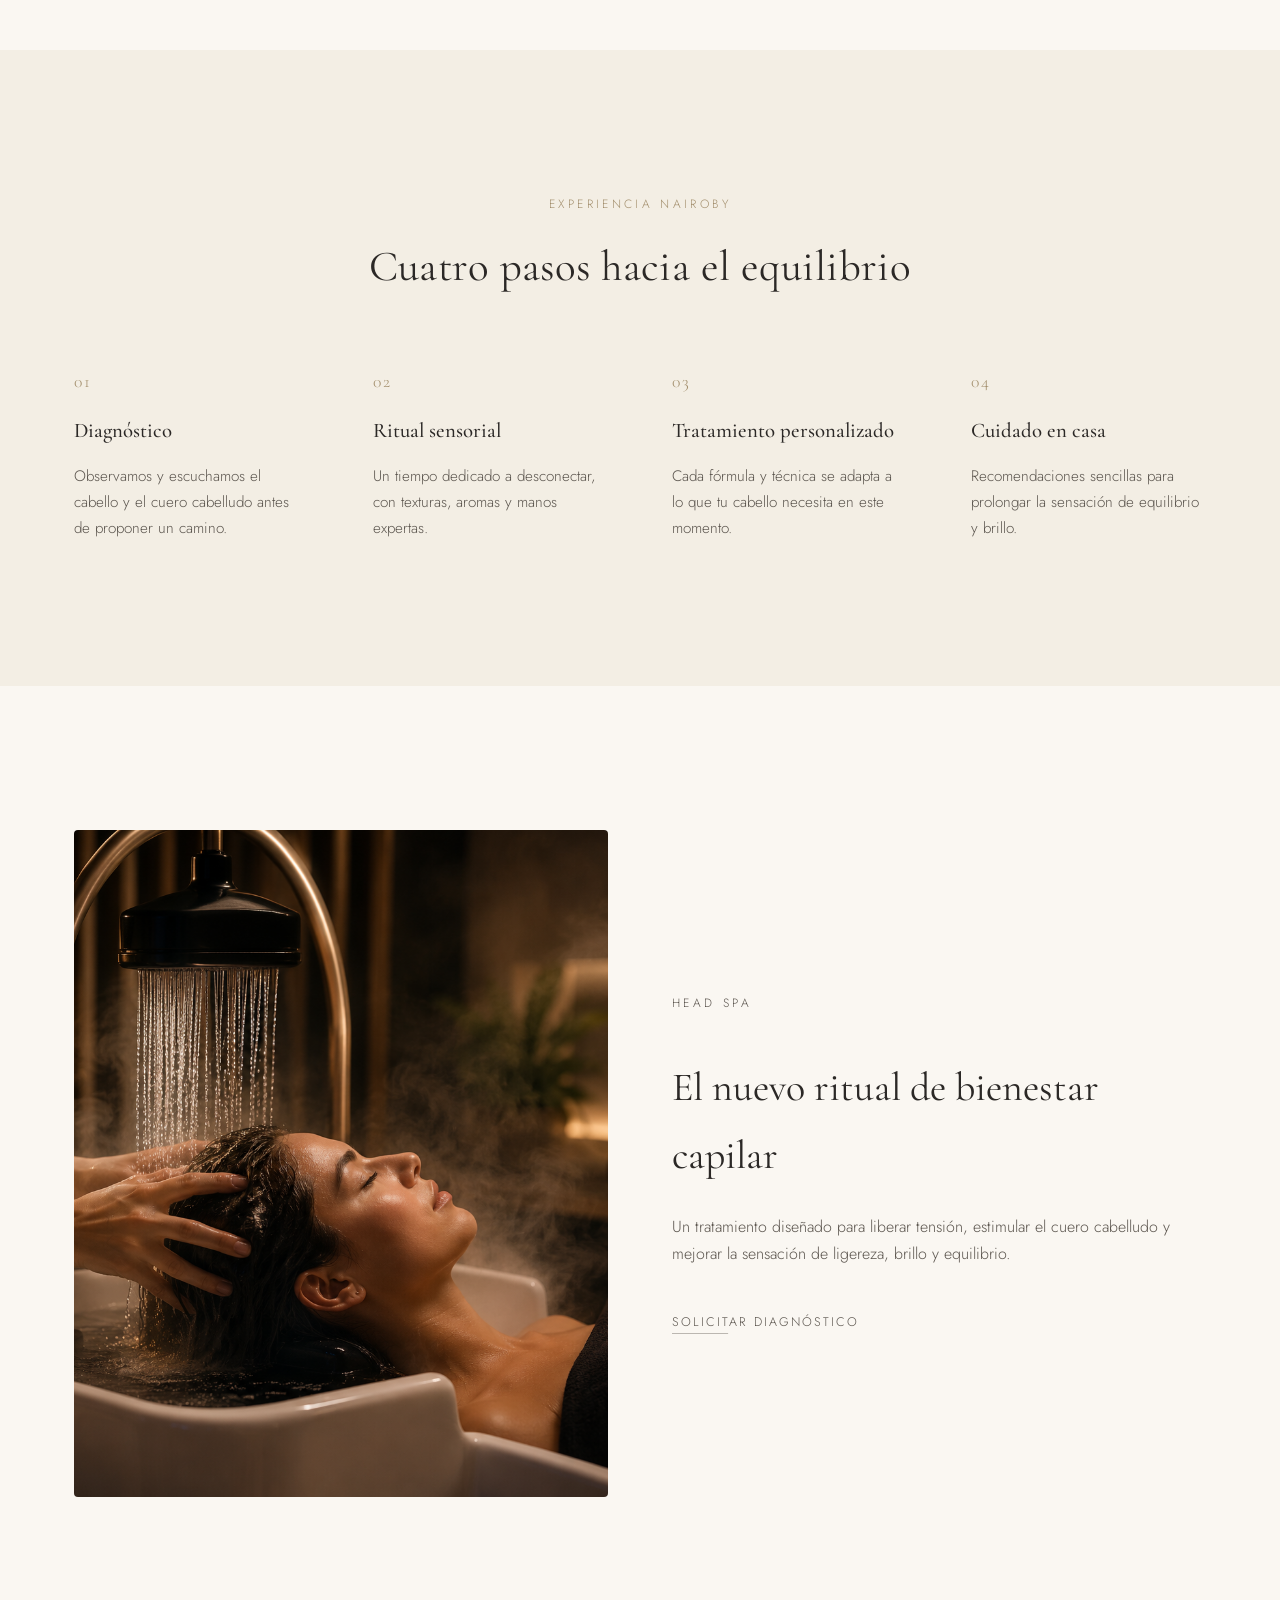
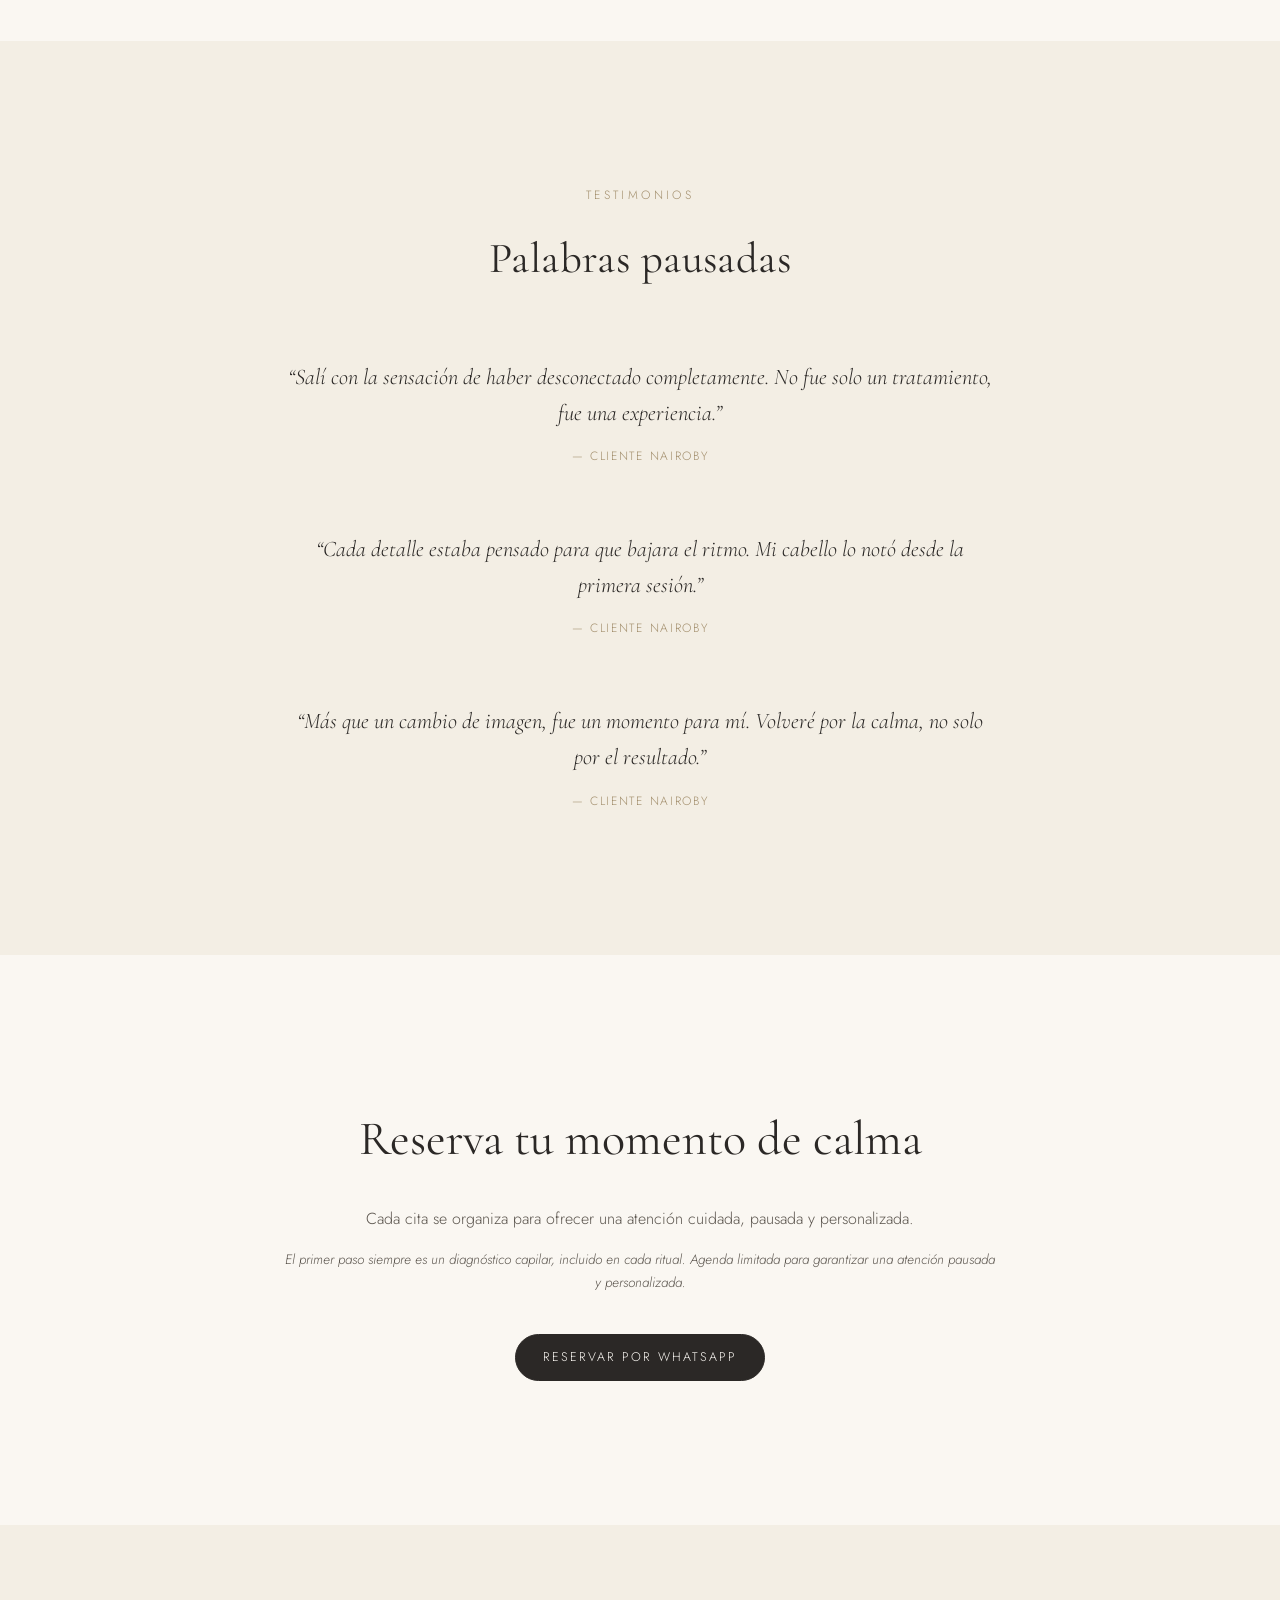
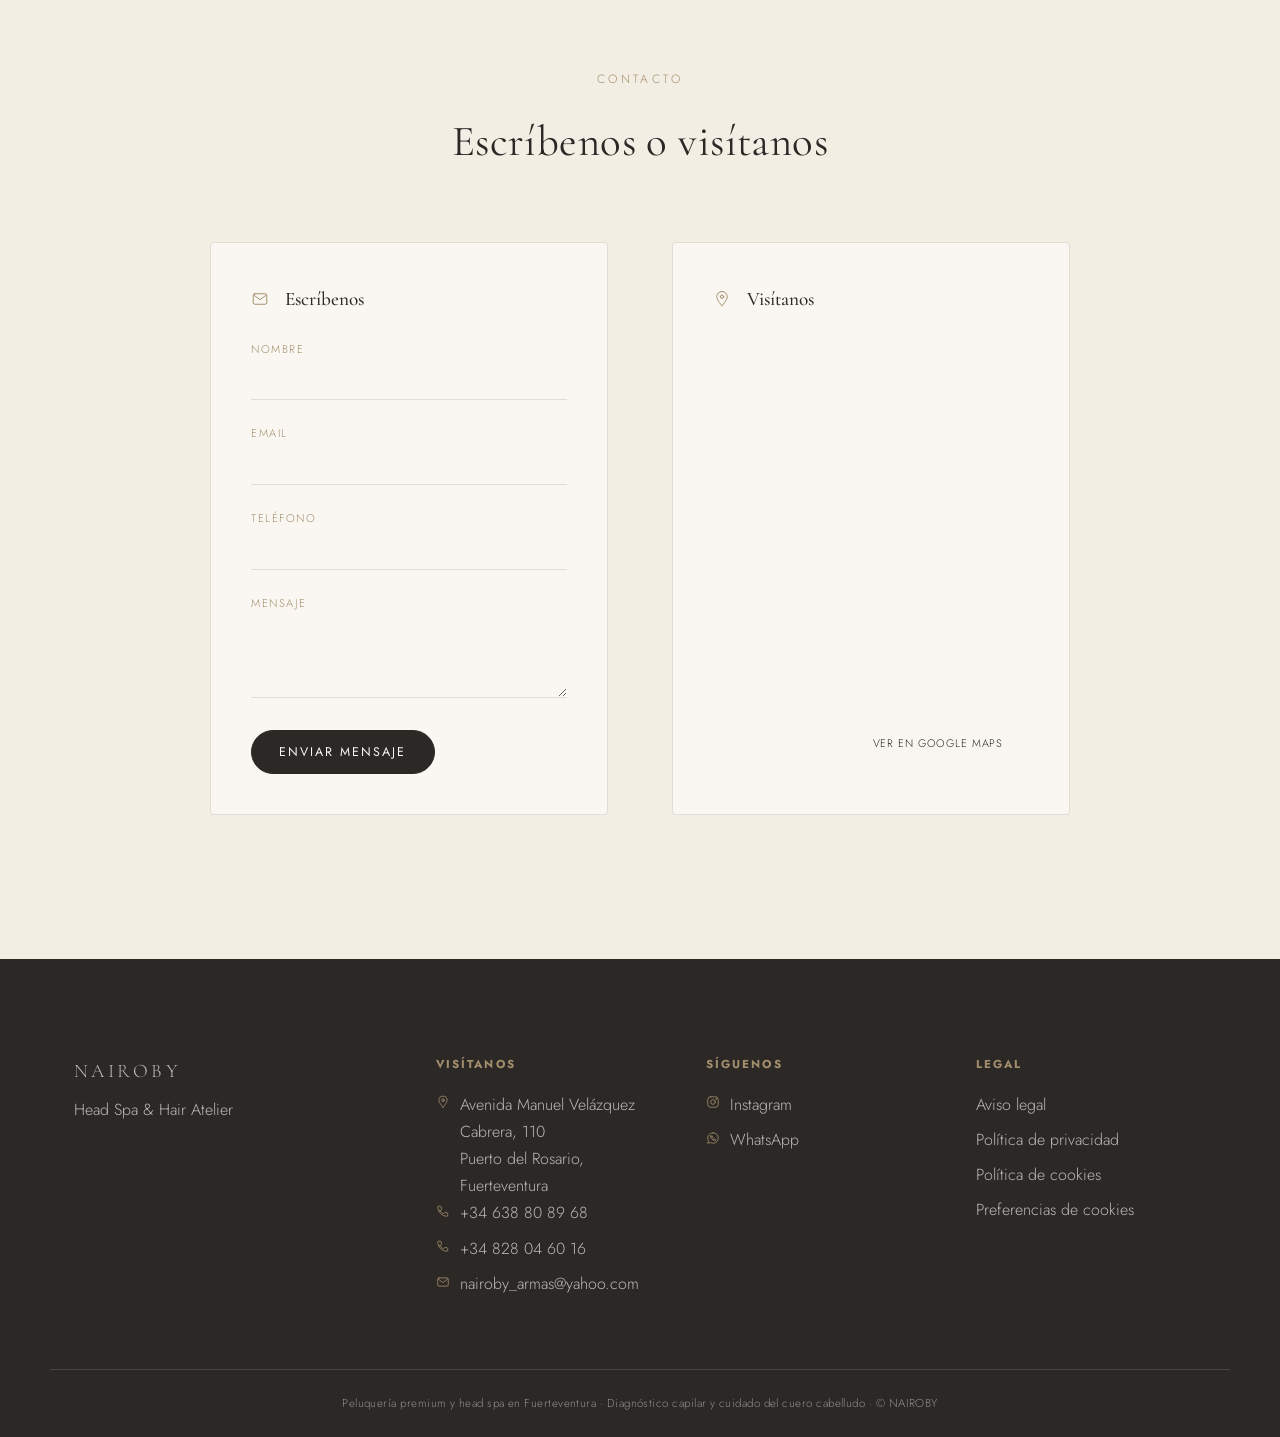
==== commit ea11f357: "Add the logo icon mark to the header Crop the flame/wave icon out of the full logo lockup (assets/im" ====
--- a/index.html
+++ b/index.html
@@ -11,7 +11,7 @@
   <link rel="preconnect" href="https://fonts.gstatic.com" crossorigin />
   <link href="https://fonts.googleapis.com/css2?family=Cormorant+Garamond:wght@300;400;500&family=Jost:wght@300;400;500&display=swap" rel="stylesheet" />
 
-  <link rel="stylesheet" href="css/style.css?v=4" />
+  <link rel="stylesheet" href="css/style.css?v=5" />
 </head>
 <body>
   <svg aria-hidden="true" class="icon-sprite">
@@ -41,7 +41,7 @@
 
   <header class="site-header" id="site-header">
     <div class="container header-inner">
-      <a href="#hero" class="brand-mark">NAIROBY</a>
+      <a href="#hero" class="brand-mark"><img src="assets/images/logo-icon.png" alt="" class="brand-icon" />NAIROBY</a>
 
       <button class="nav-toggle" id="nav-toggle" aria-expanded="false" aria-controls="primary-nav" aria-label="Abrir menú">
         <span></span><span></span><span></span>
@@ -365,6 +365,6 @@
   <a class="whatsapp-float" href="https://wa.me/34638808968?text=Hola%20NAIROBY%2C%20me%20gustar%C3%ADa%20reservar%20una%20experiencia" target="_blank" rel="noopener" aria-label="Reservar por WhatsApp">
     <svg width="26" height="26" viewBox="0 0 24 24" aria-hidden="true"><use href="#icon-whatsapp"></use></svg>
   </a>
-  <script src="js/main.js?v=4"></script>
+  <script src="js/main.js?v=5"></script>
 </body>
 </html>
--- a/css/style.css
+++ b/css/style.css
@@ -242,9 +242,18 @@
 }
 
 .brand-mark {
+  display: flex;
+  align-items: center;
+  gap: 0.5em;
   font-family: var(--font-serif);
   font-size: 1.4rem;
   letter-spacing: 0.18em;
+}
+
+.brand-icon {
+  height: 1.7em;
+  width: auto;
+  display: block;
 }
 
 .brand-mark.small {
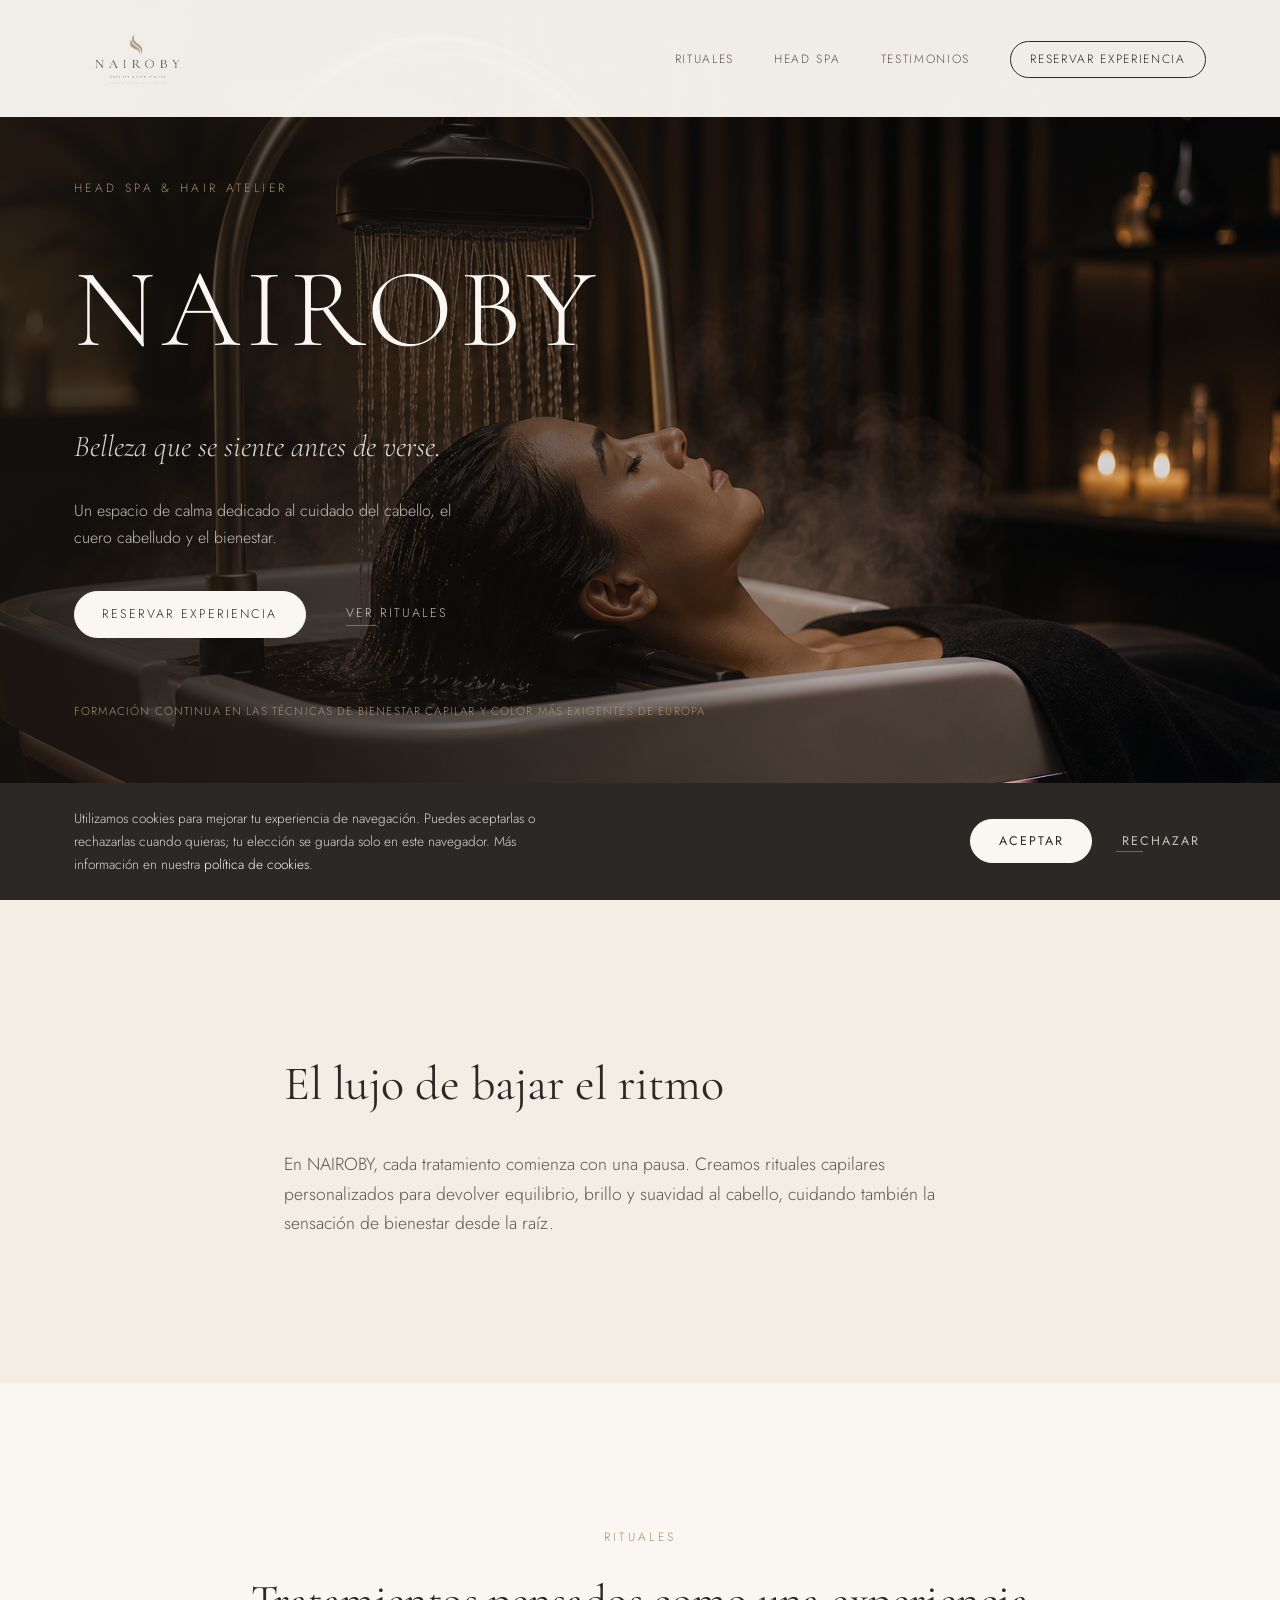
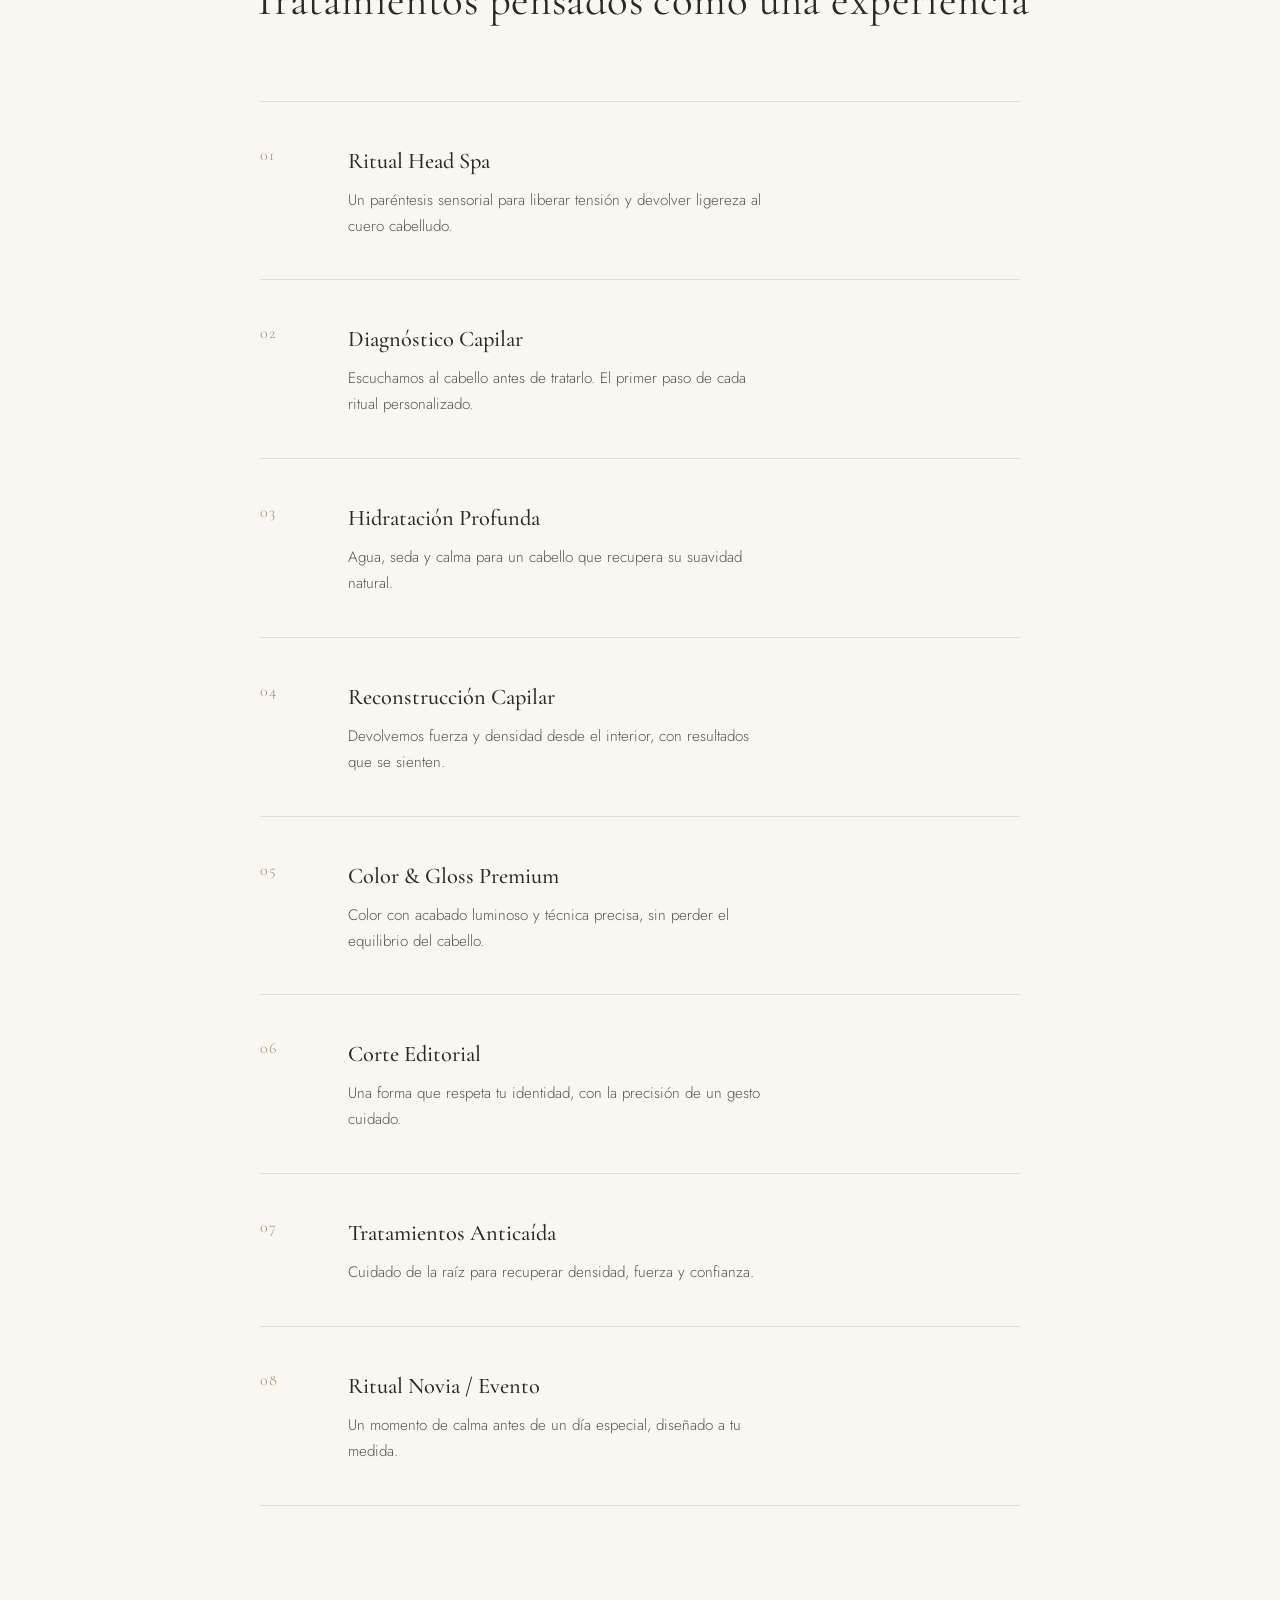
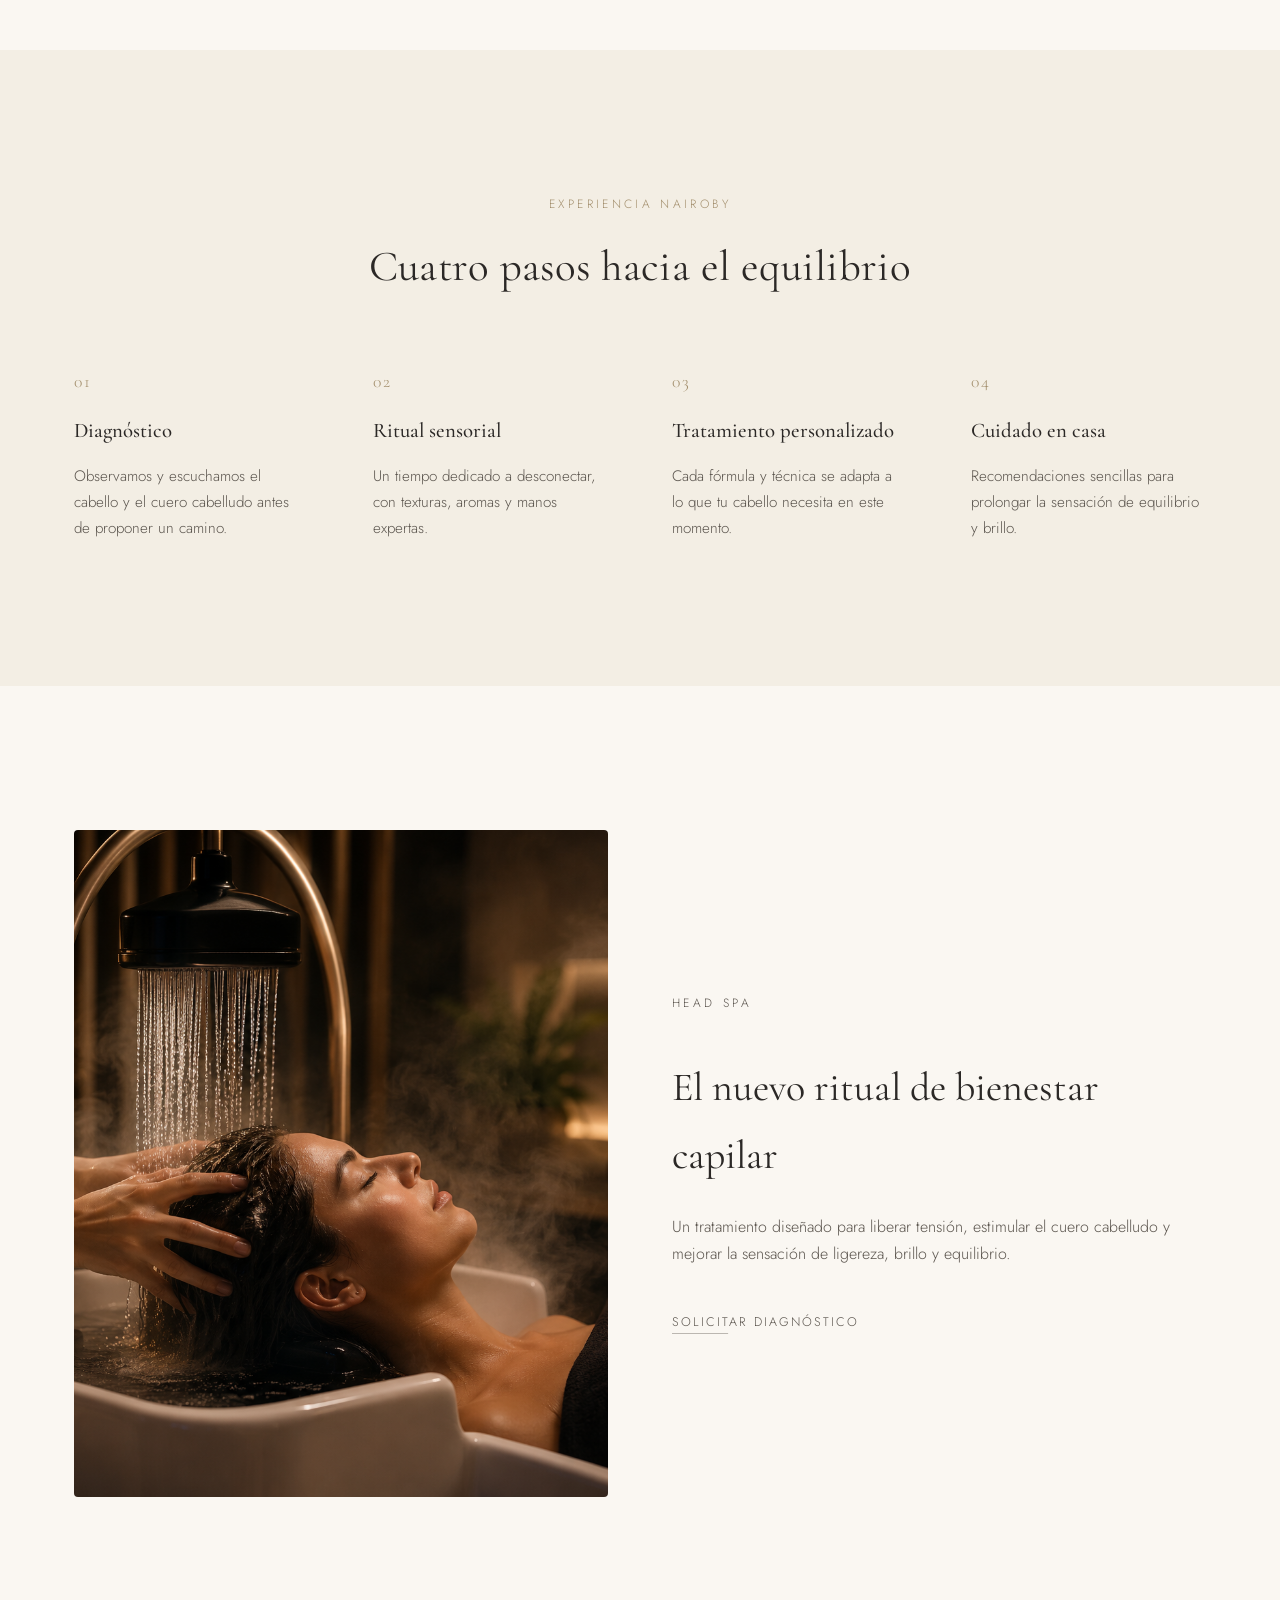
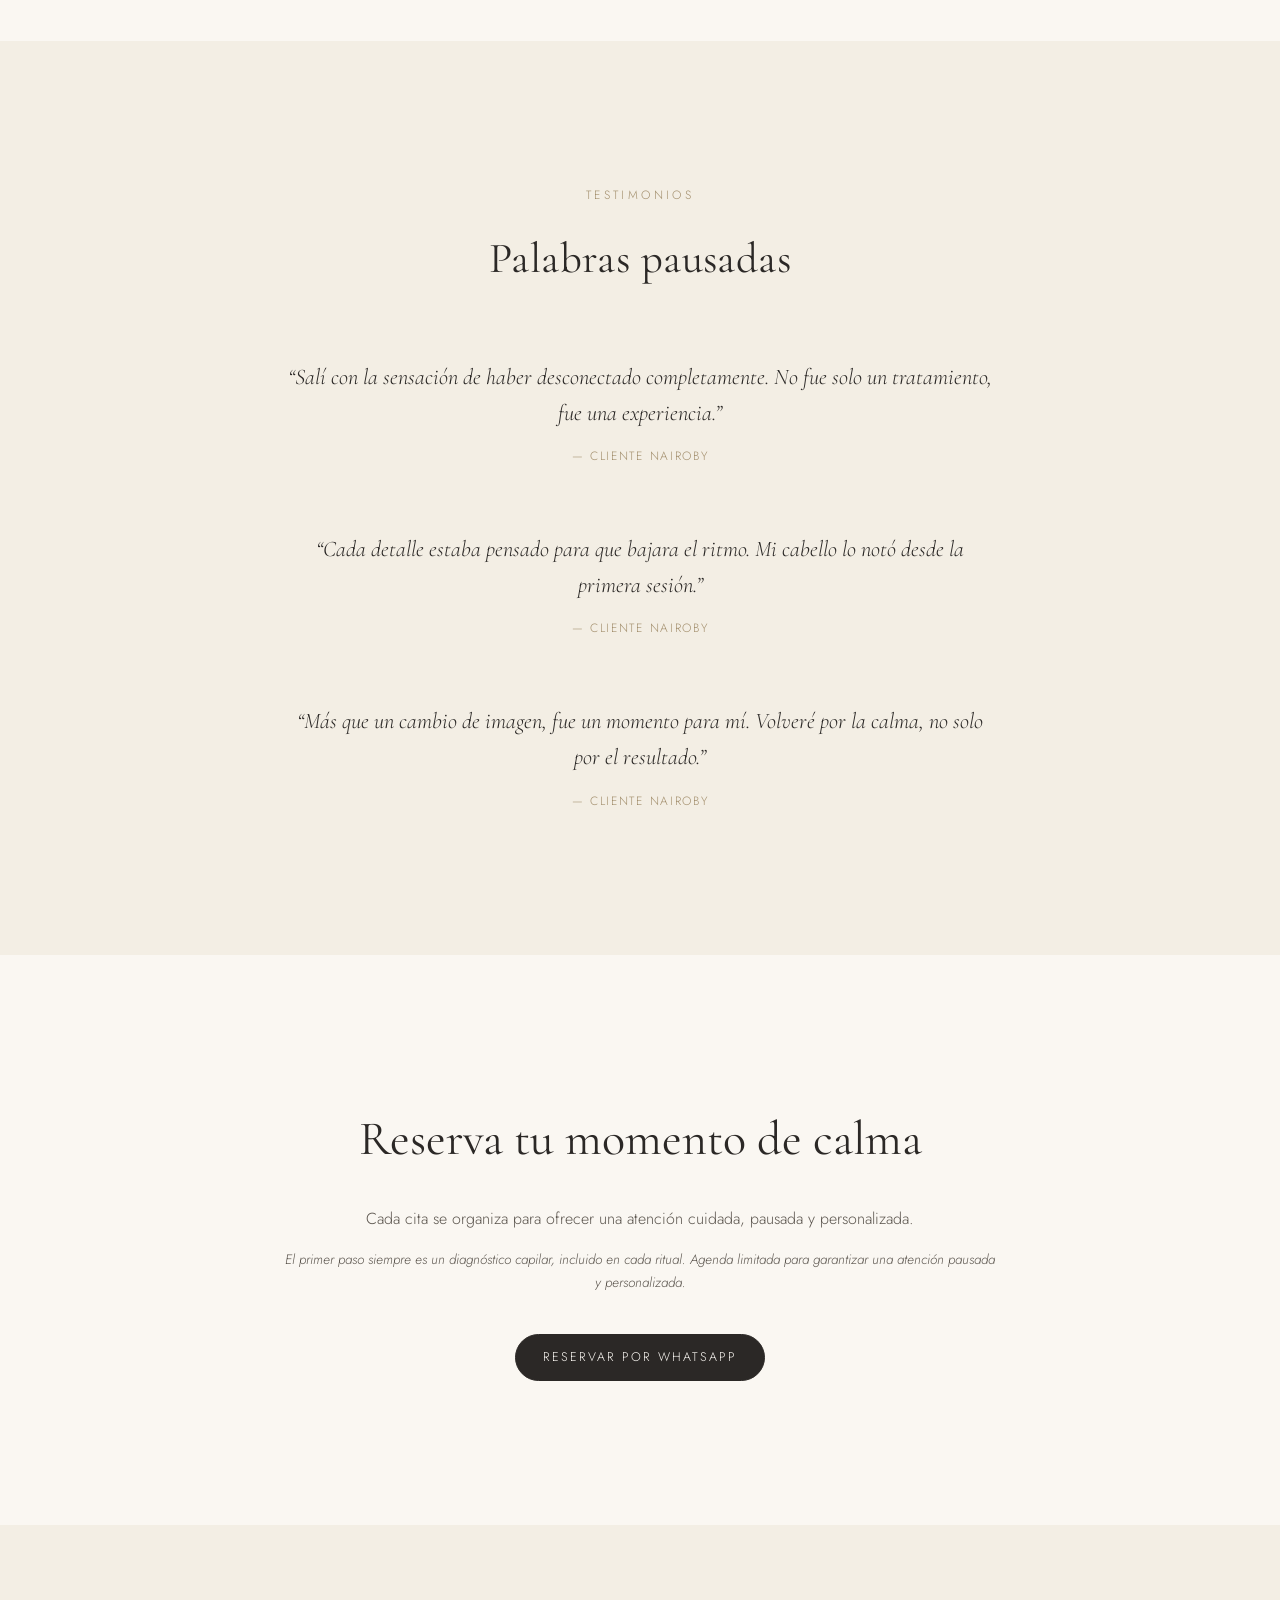
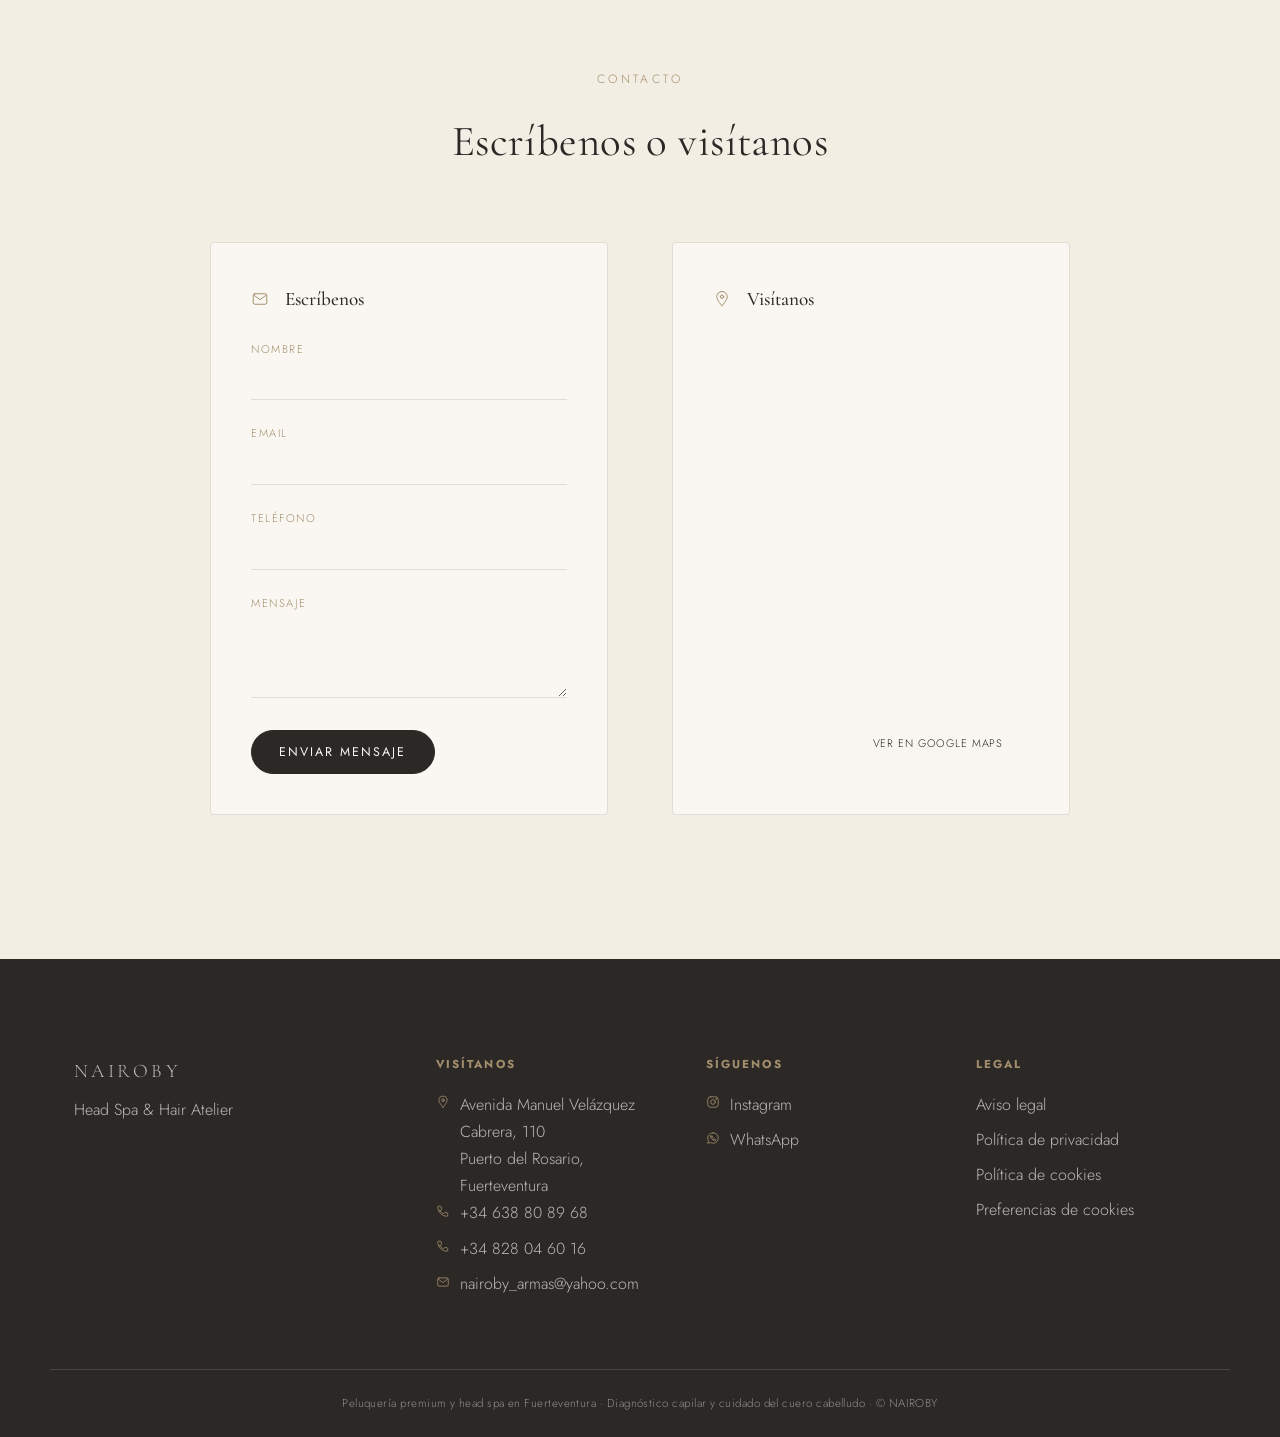
==== commit 477e9052: "Show the full logo lockup in the header with a transparent background Per request, use the complete " ====
--- a/index.html
+++ b/index.html
@@ -11,7 +11,7 @@
   <link rel="preconnect" href="https://fonts.gstatic.com" crossorigin />
   <link href="https://fonts.googleapis.com/css2?family=Cormorant+Garamond:wght@300;400;500&family=Jost:wght@300;400;500&display=swap" rel="stylesheet" />
 
-  <link rel="stylesheet" href="css/style.css?v=5" />
+  <link rel="stylesheet" href="css/style.css?v=6" />
 </head>
 <body>
   <svg aria-hidden="true" class="icon-sprite">
@@ -41,7 +41,7 @@
 
   <header class="site-header" id="site-header">
     <div class="container header-inner">
-      <a href="#hero" class="brand-mark"><img src="assets/images/logo-icon.png" alt="" class="brand-icon" />NAIROBY</a>
+      <a href="#hero" class="brand-mark"><img src="assets/images/logo-transparent.png" alt="NAIROBY — Head Spa &amp; Hair Atelier" class="brand-logo" /></a>
 
       <button class="nav-toggle" id="nav-toggle" aria-expanded="false" aria-controls="primary-nav" aria-label="Abrir menú">
         <span></span><span></span><span></span>
@@ -365,6 +365,6 @@
   <a class="whatsapp-float" href="https://wa.me/34638808968?text=Hola%20NAIROBY%2C%20me%20gustar%C3%ADa%20reservar%20una%20experiencia" target="_blank" rel="noopener" aria-label="Reservar por WhatsApp">
     <svg width="26" height="26" viewBox="0 0 24 24" aria-hidden="true"><use href="#icon-whatsapp"></use></svg>
   </a>
-  <script src="js/main.js?v=5"></script>
+  <script src="js/main.js?v=6"></script>
 </body>
 </html>
--- a/css/style.css
+++ b/css/style.css
@@ -250,8 +250,8 @@
   letter-spacing: 0.18em;
 }
 
-.brand-icon {
-  height: 1.7em;
+.brand-logo {
+  height: 84px;
   width: auto;
   display: block;
 }
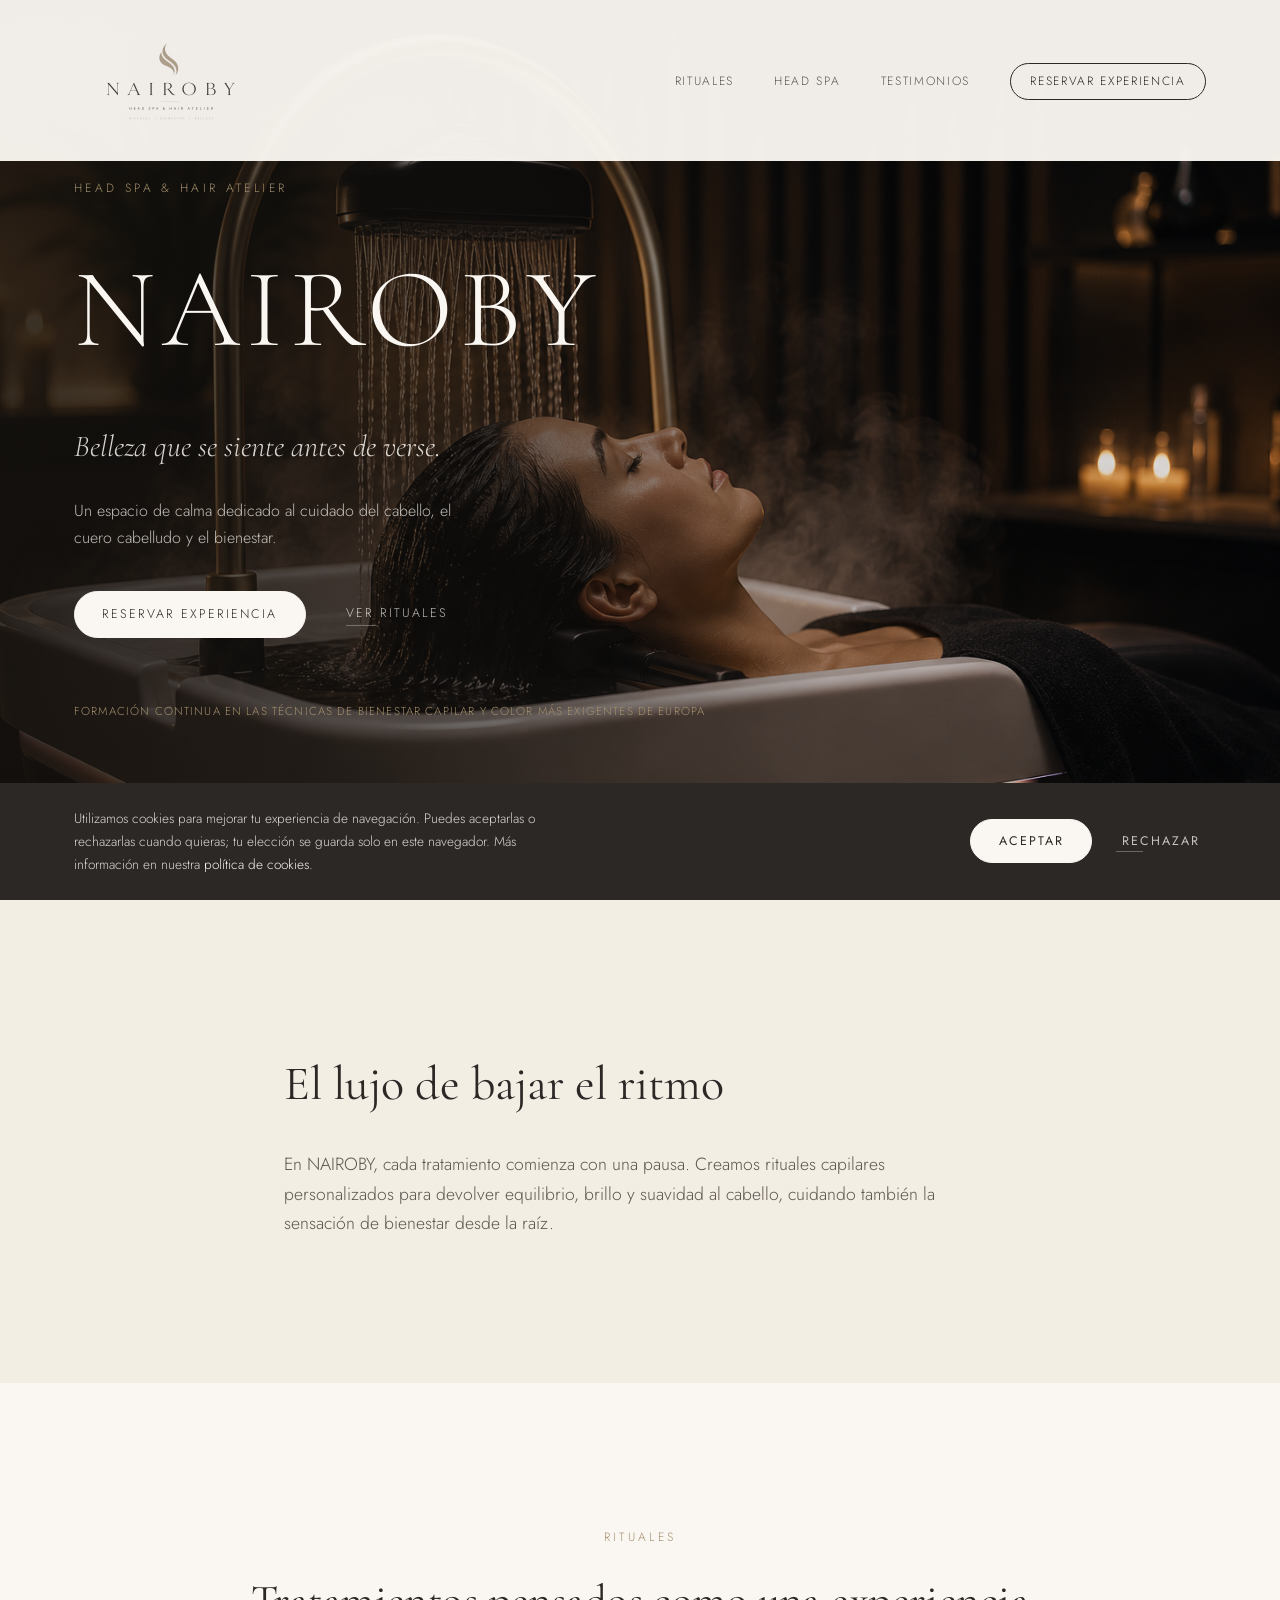
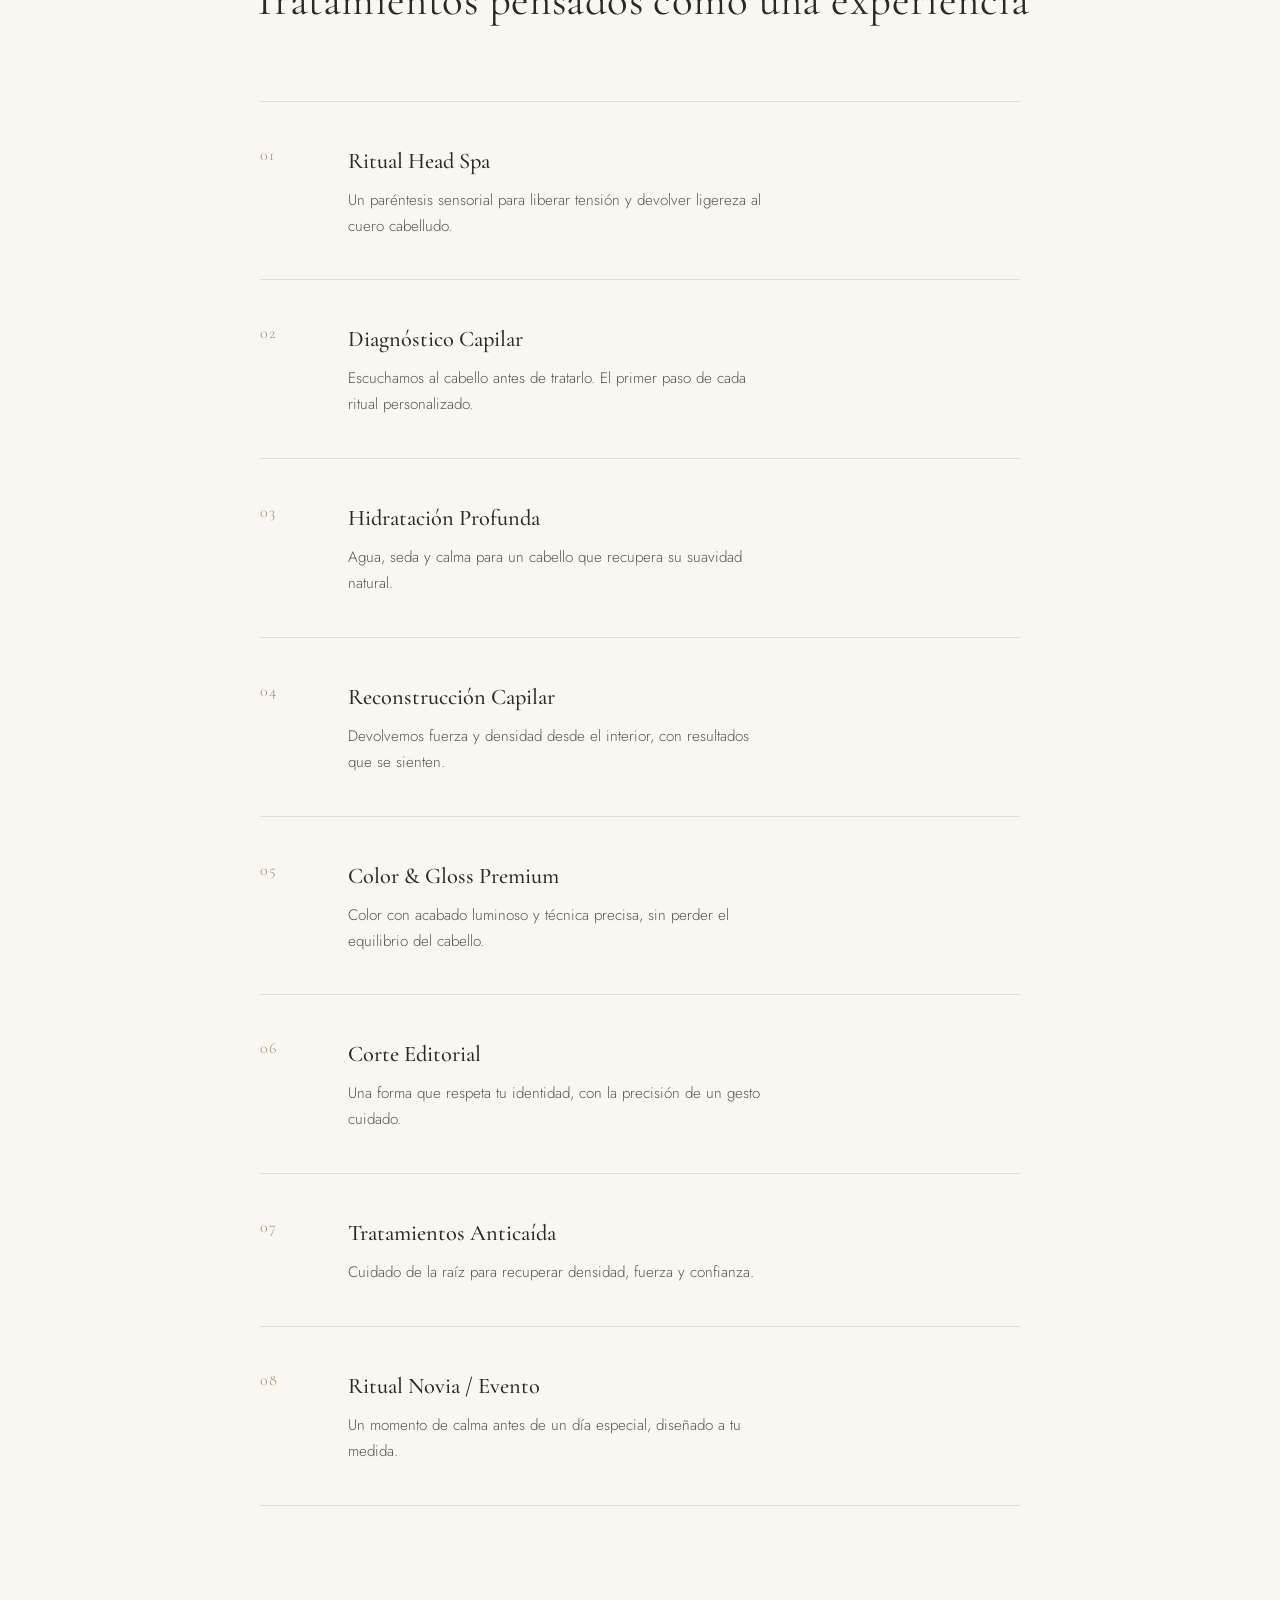
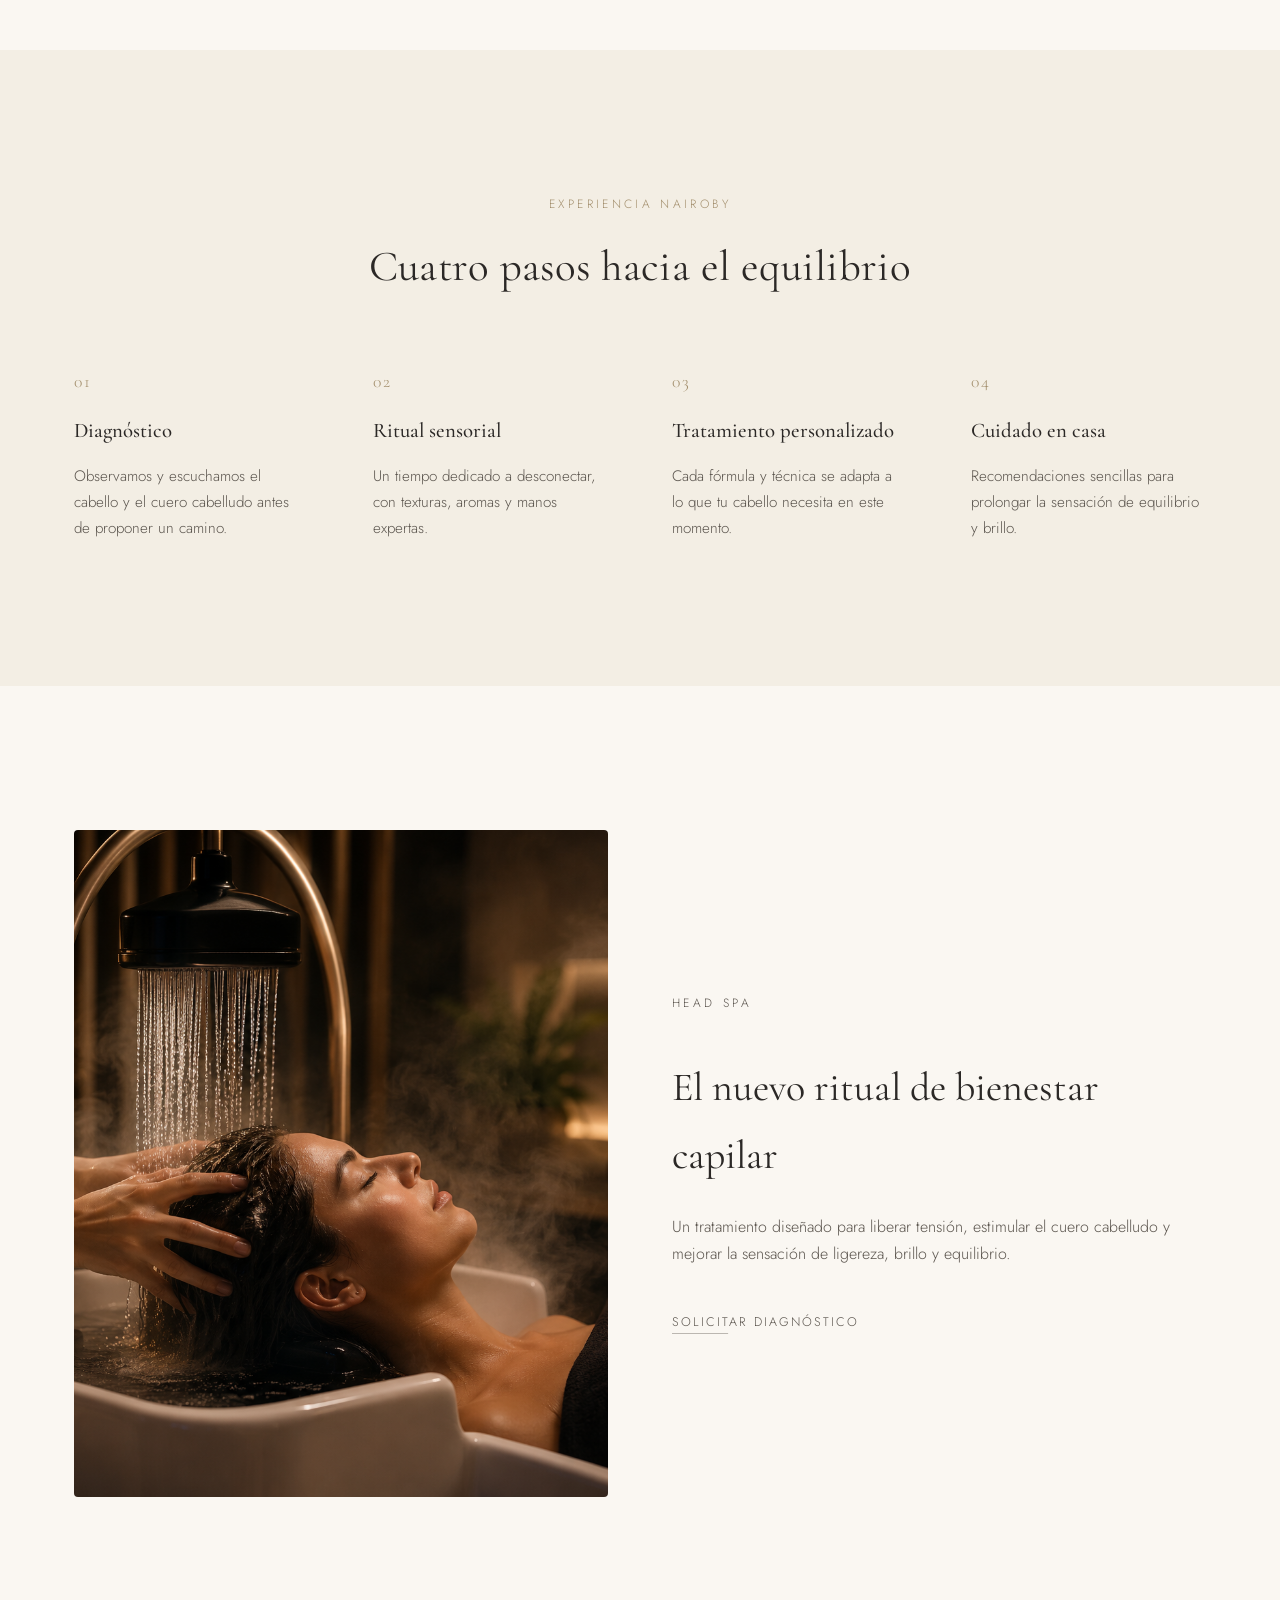
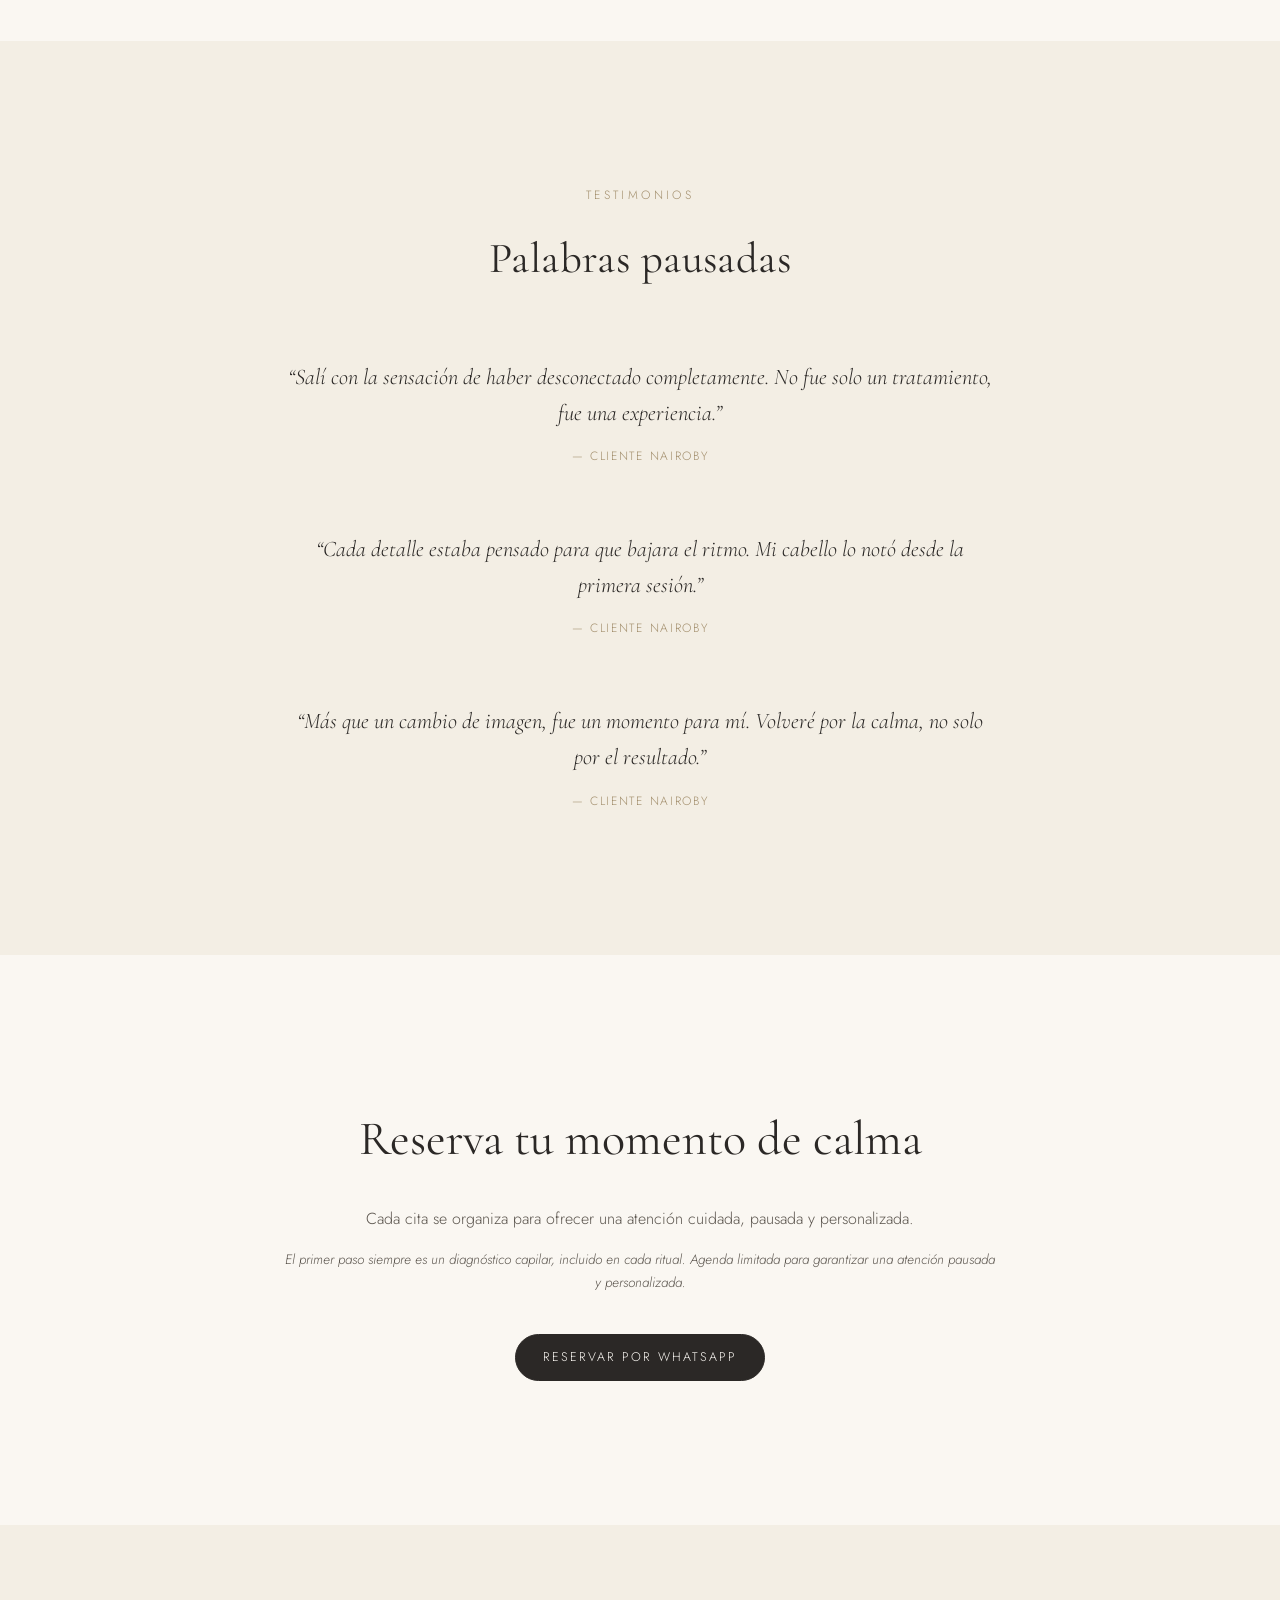
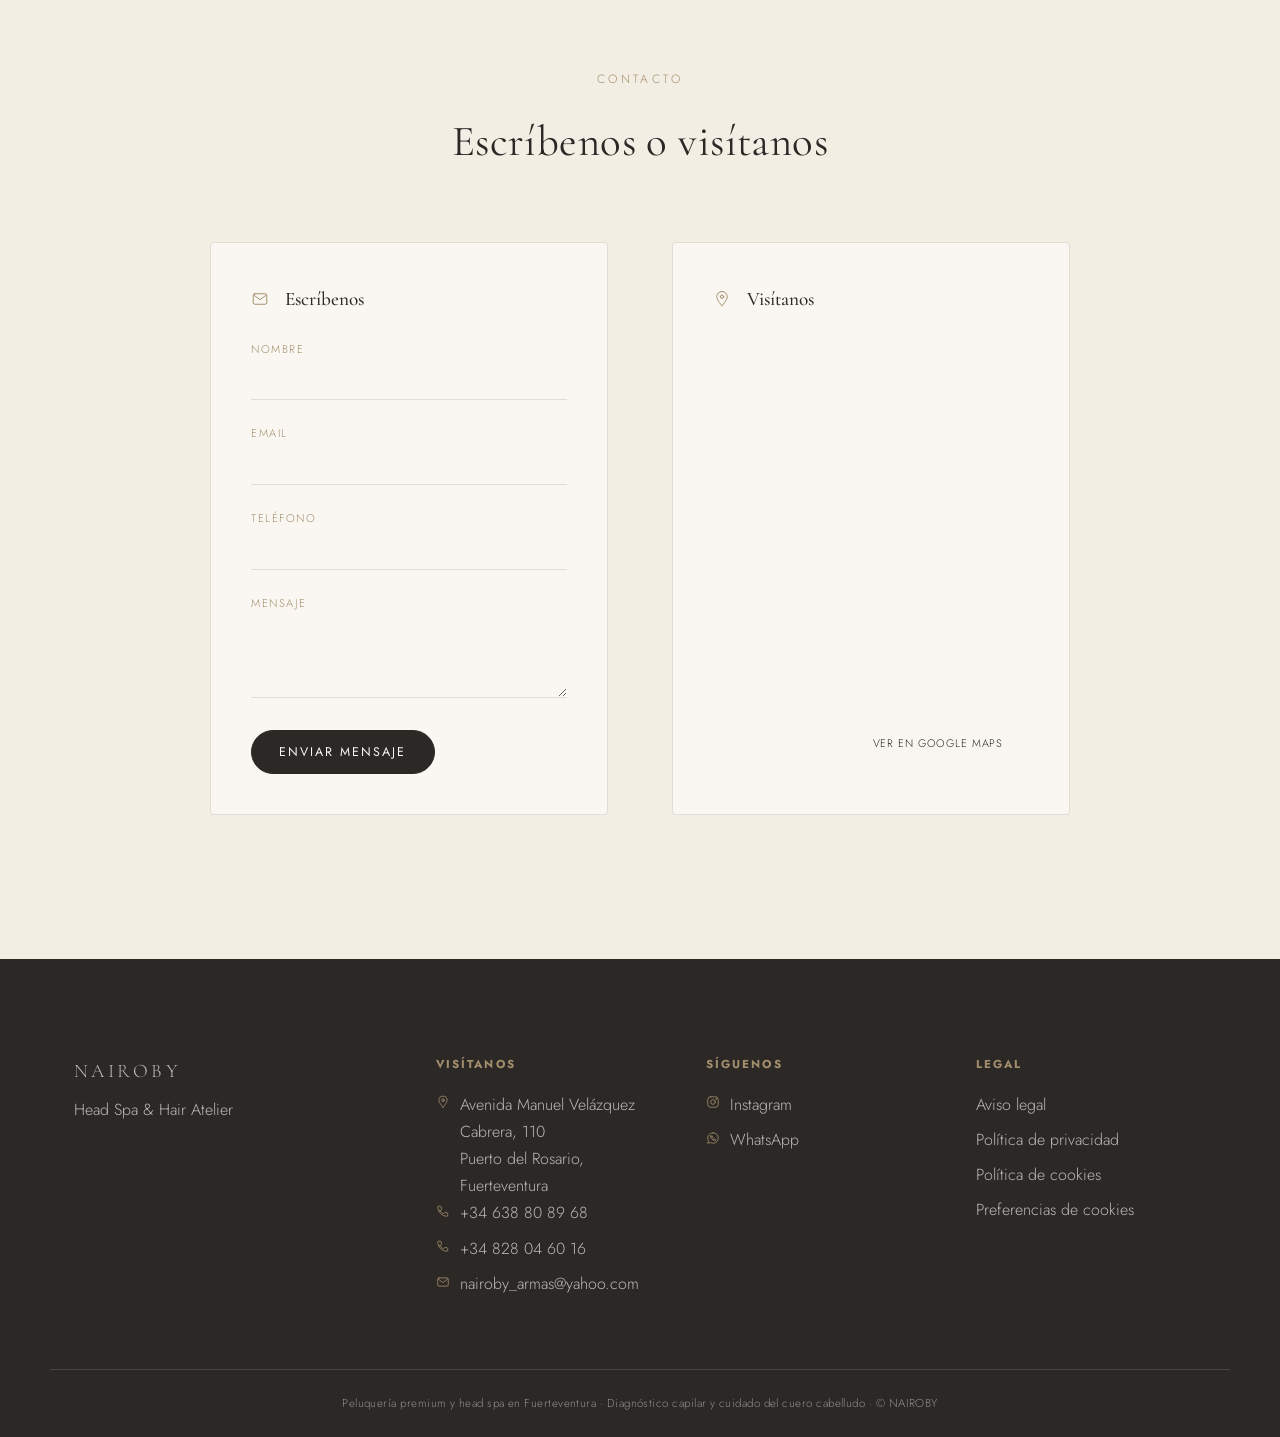
==== commit 55df675a: "Make the header logo bigger Bump .brand-logo from 84px to 128px tall so the wordmark and subtitle re" ====
--- a/index.html
+++ b/index.html
@@ -11,7 +11,7 @@
   <link rel="preconnect" href="https://fonts.gstatic.com" crossorigin />
   <link href="https://fonts.googleapis.com/css2?family=Cormorant+Garamond:wght@300;400;500&family=Jost:wght@300;400;500&display=swap" rel="stylesheet" />
 
-  <link rel="stylesheet" href="css/style.css?v=6" />
+  <link rel="stylesheet" href="css/style.css?v=7" />
 </head>
 <body>
   <svg aria-hidden="true" class="icon-sprite">
@@ -365,6 +365,6 @@
   <a class="whatsapp-float" href="https://wa.me/34638808968?text=Hola%20NAIROBY%2C%20me%20gustar%C3%ADa%20reservar%20una%20experiencia" target="_blank" rel="noopener" aria-label="Reservar por WhatsApp">
     <svg width="26" height="26" viewBox="0 0 24 24" aria-hidden="true"><use href="#icon-whatsapp"></use></svg>
   </a>
-  <script src="js/main.js?v=6"></script>
+  <script src="js/main.js?v=7"></script>
 </body>
 </html>
--- a/css/style.css
+++ b/css/style.css
@@ -251,7 +251,7 @@
 }
 
 .brand-logo {
-  height: 84px;
+  height: 128px;
   width: auto;
   display: block;
 }
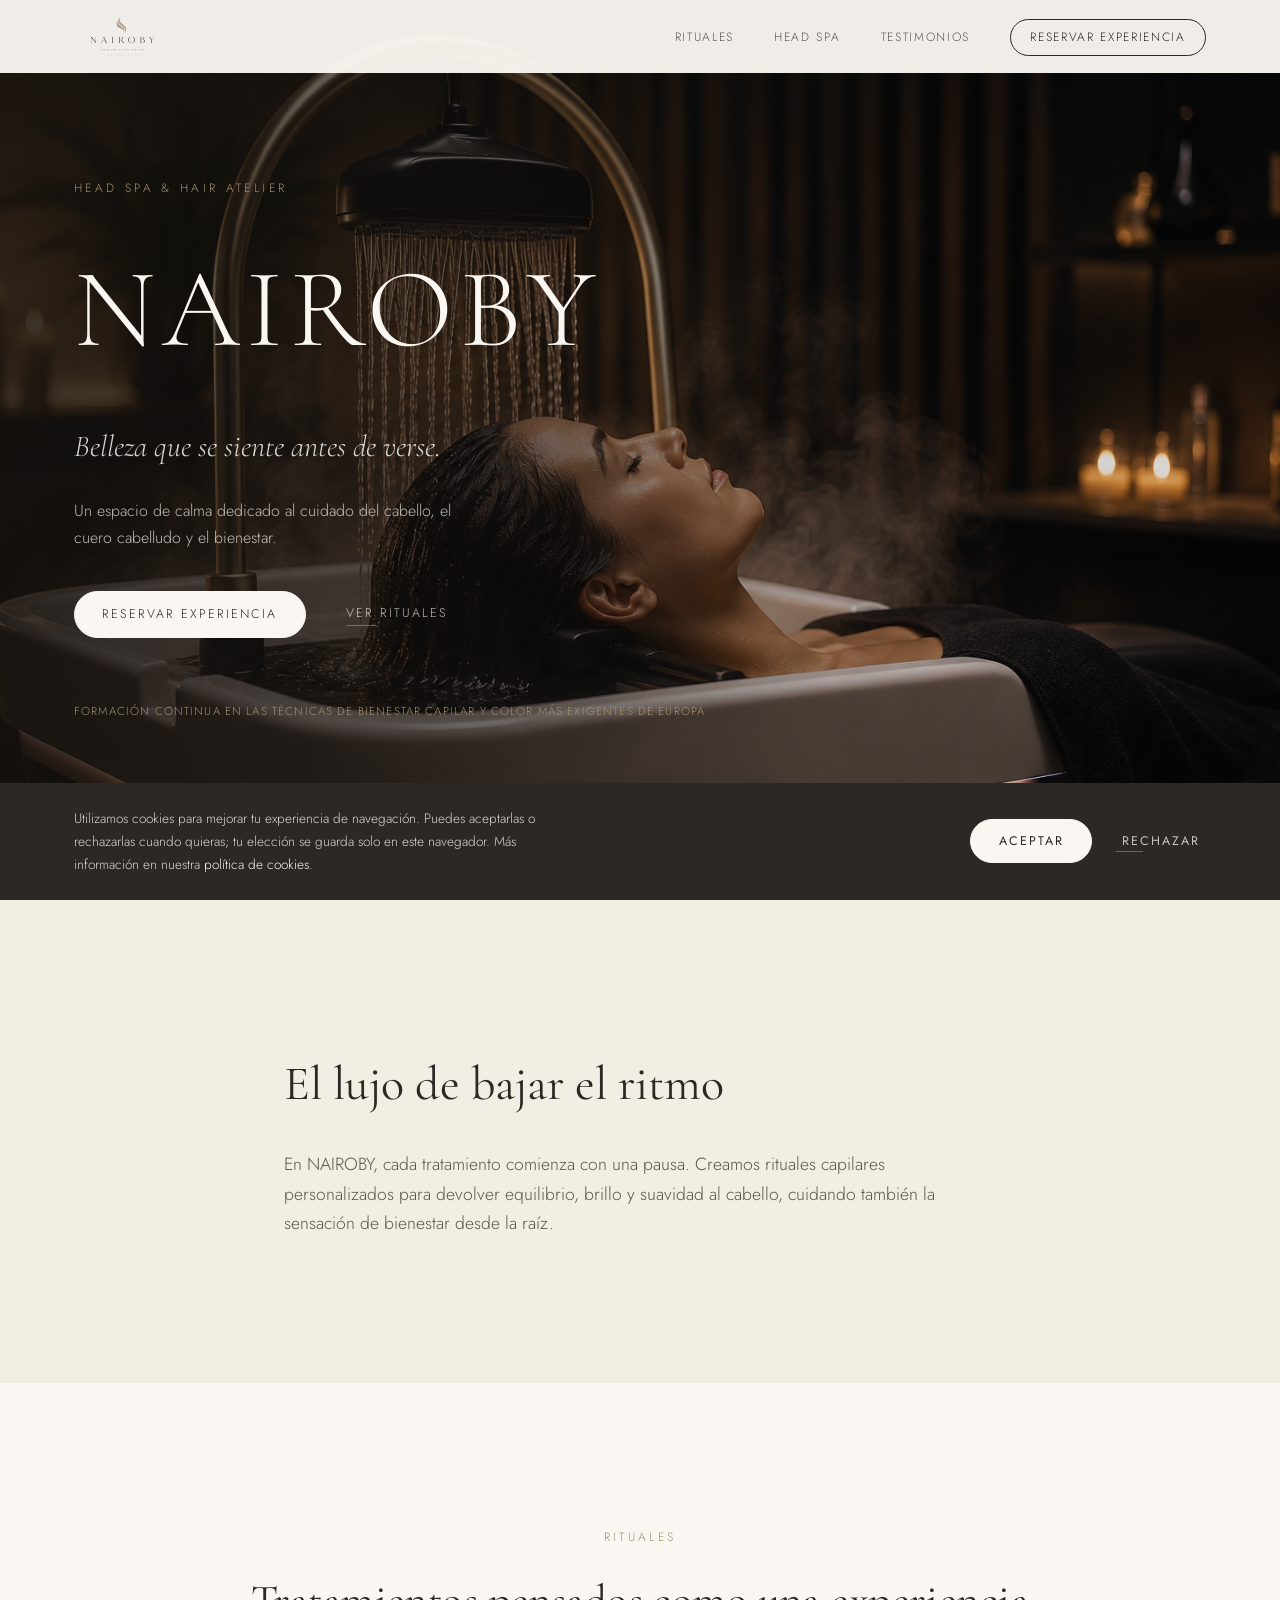
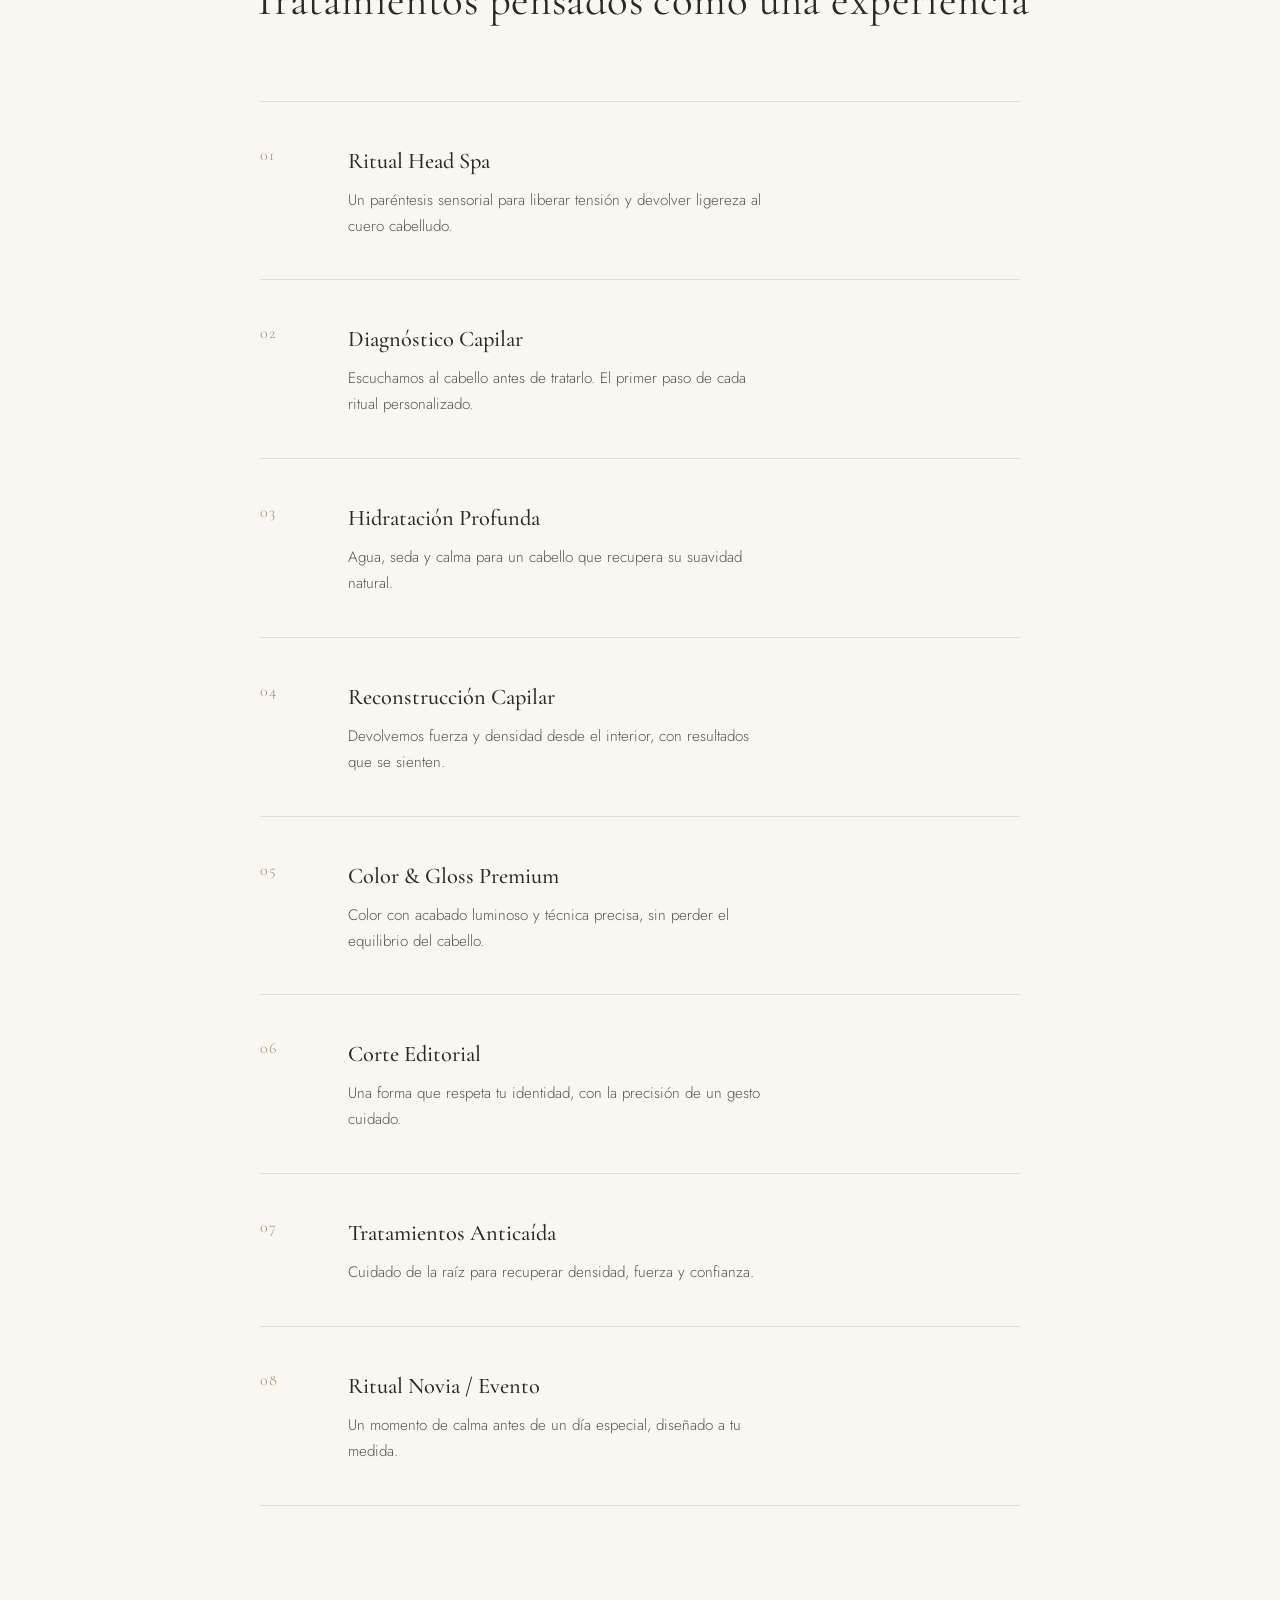
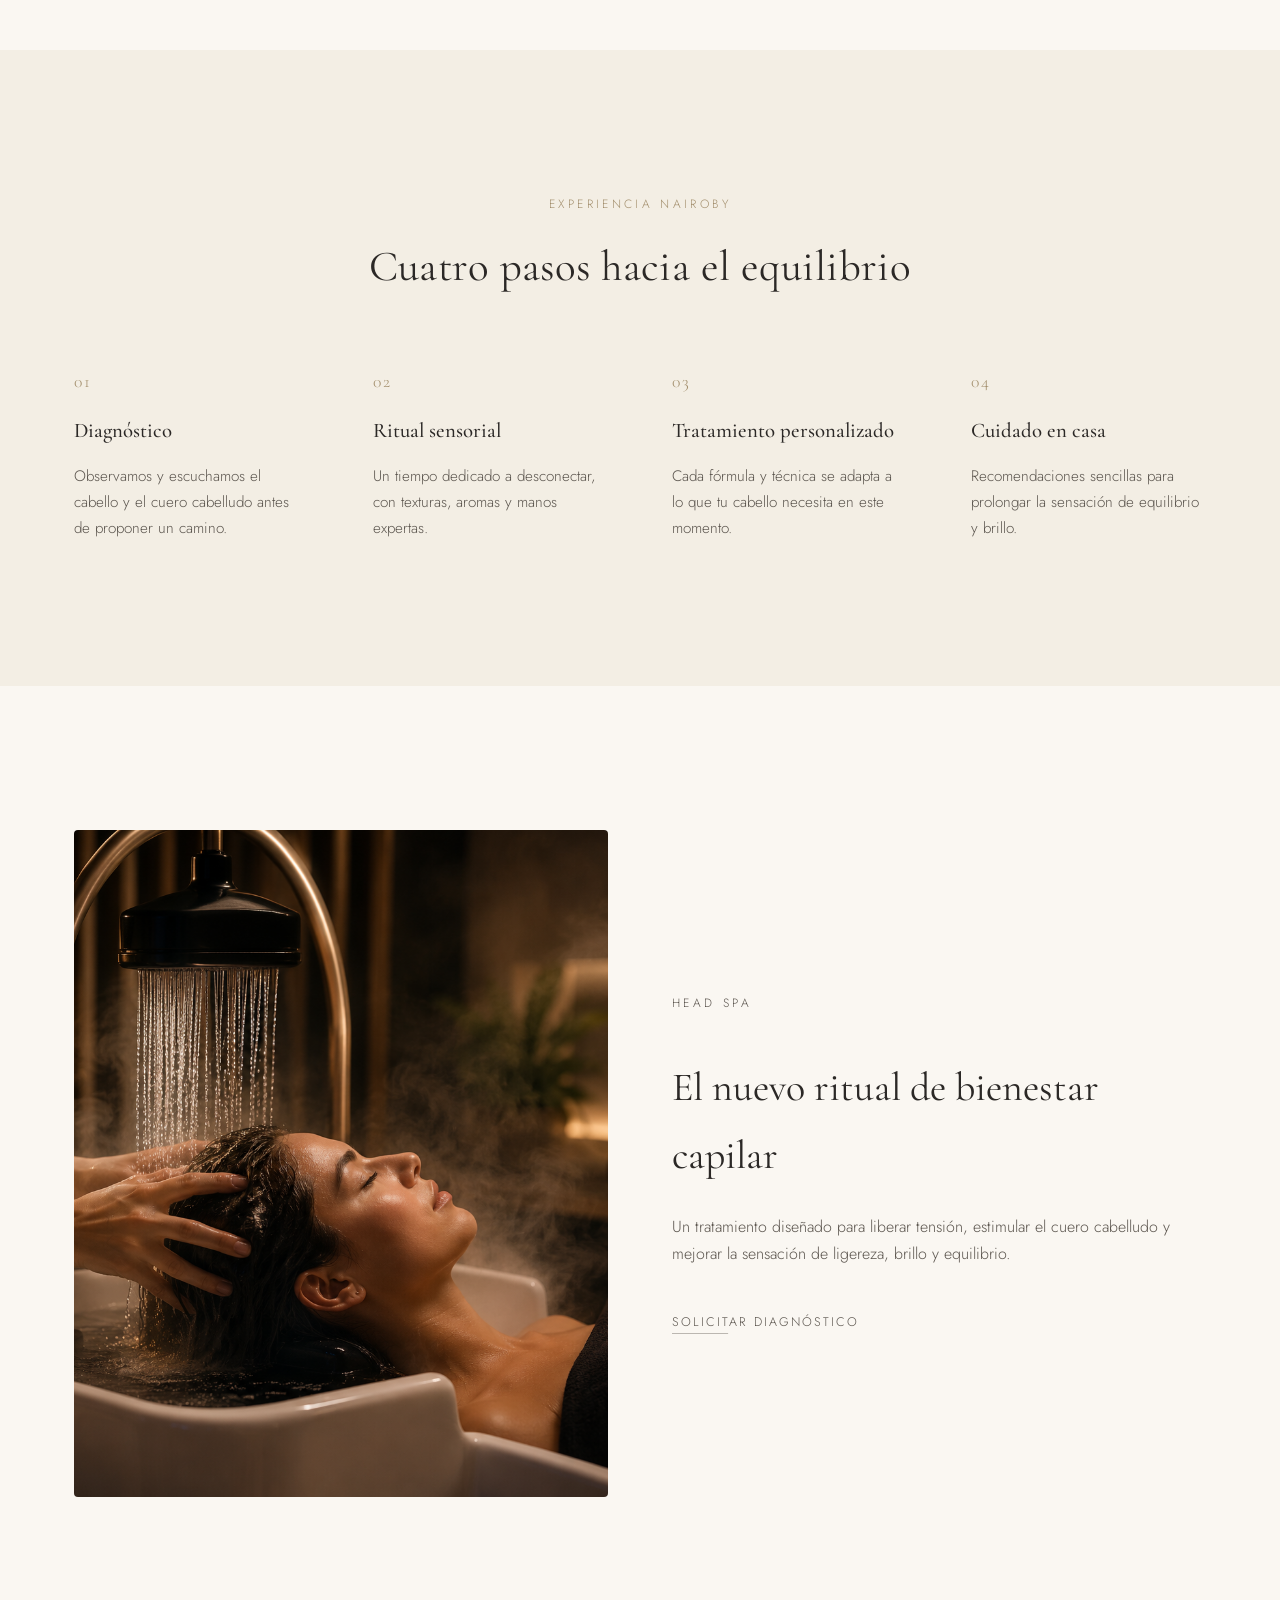
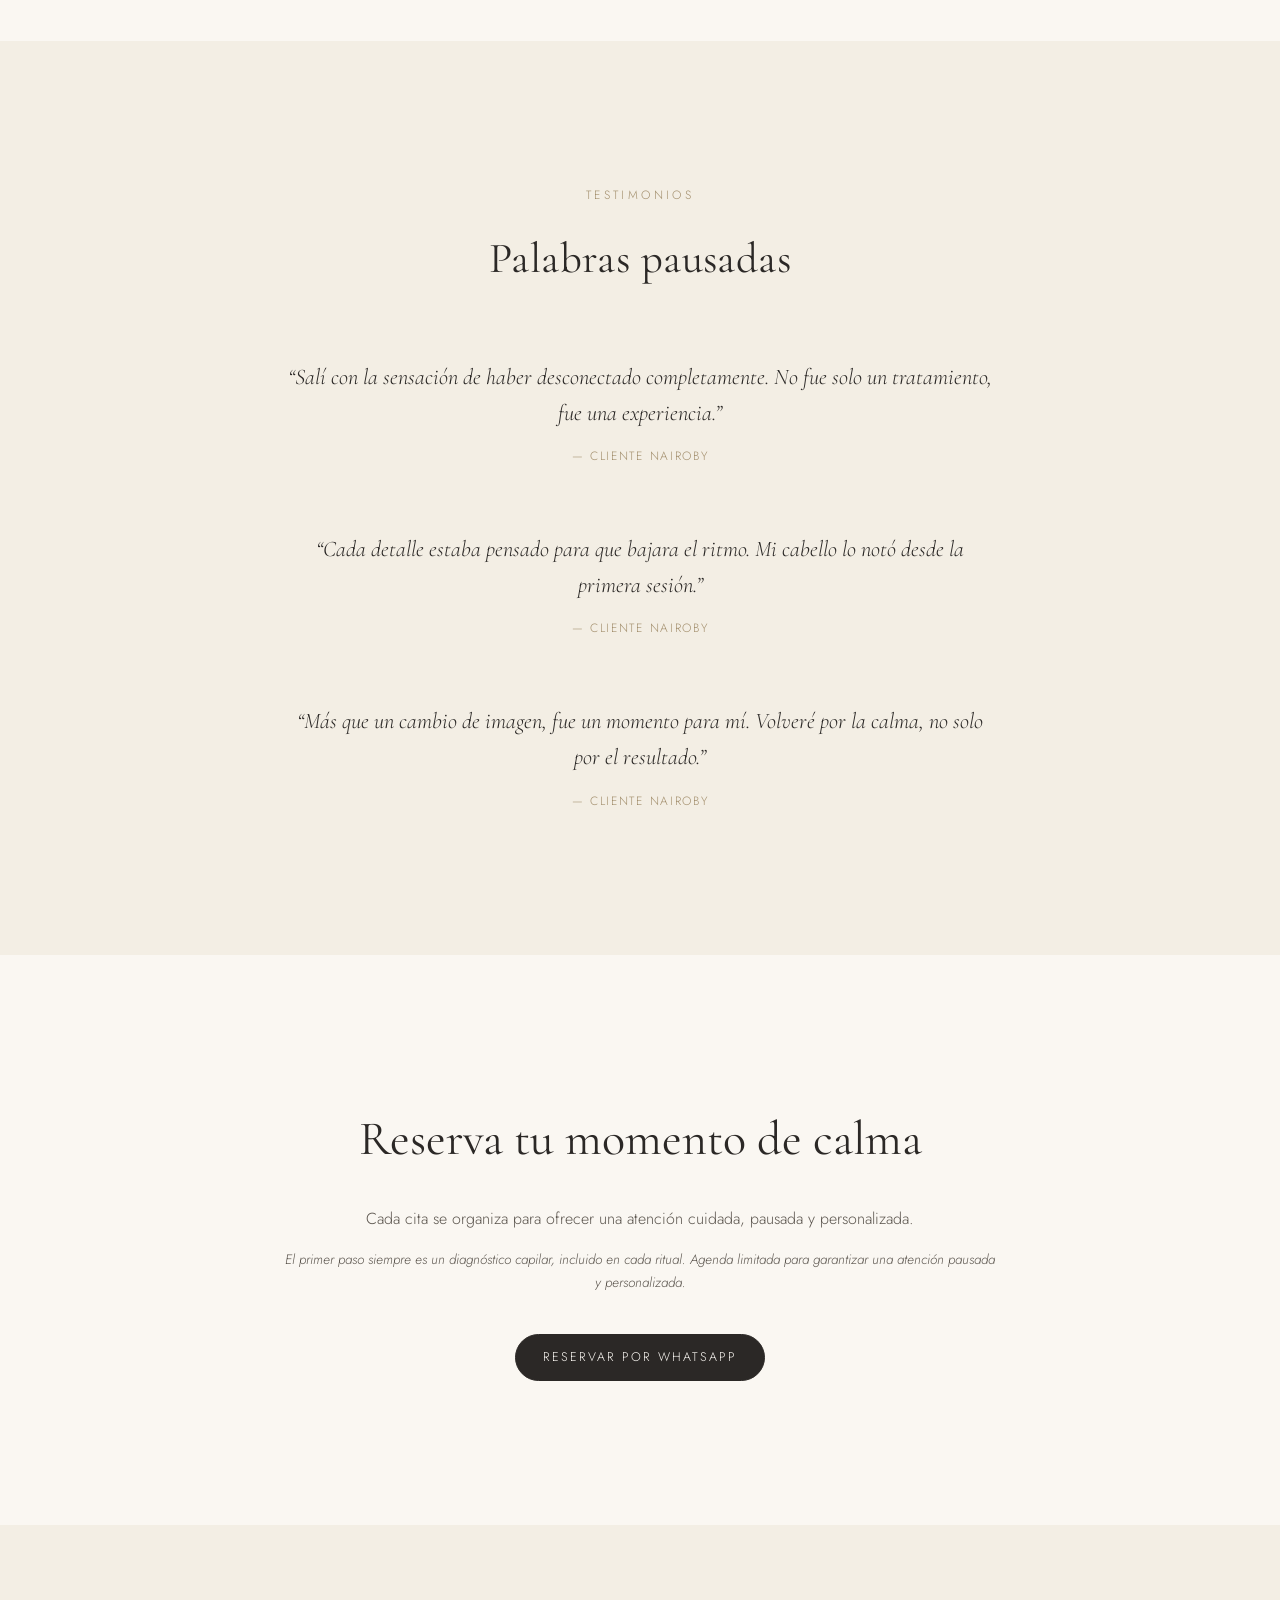
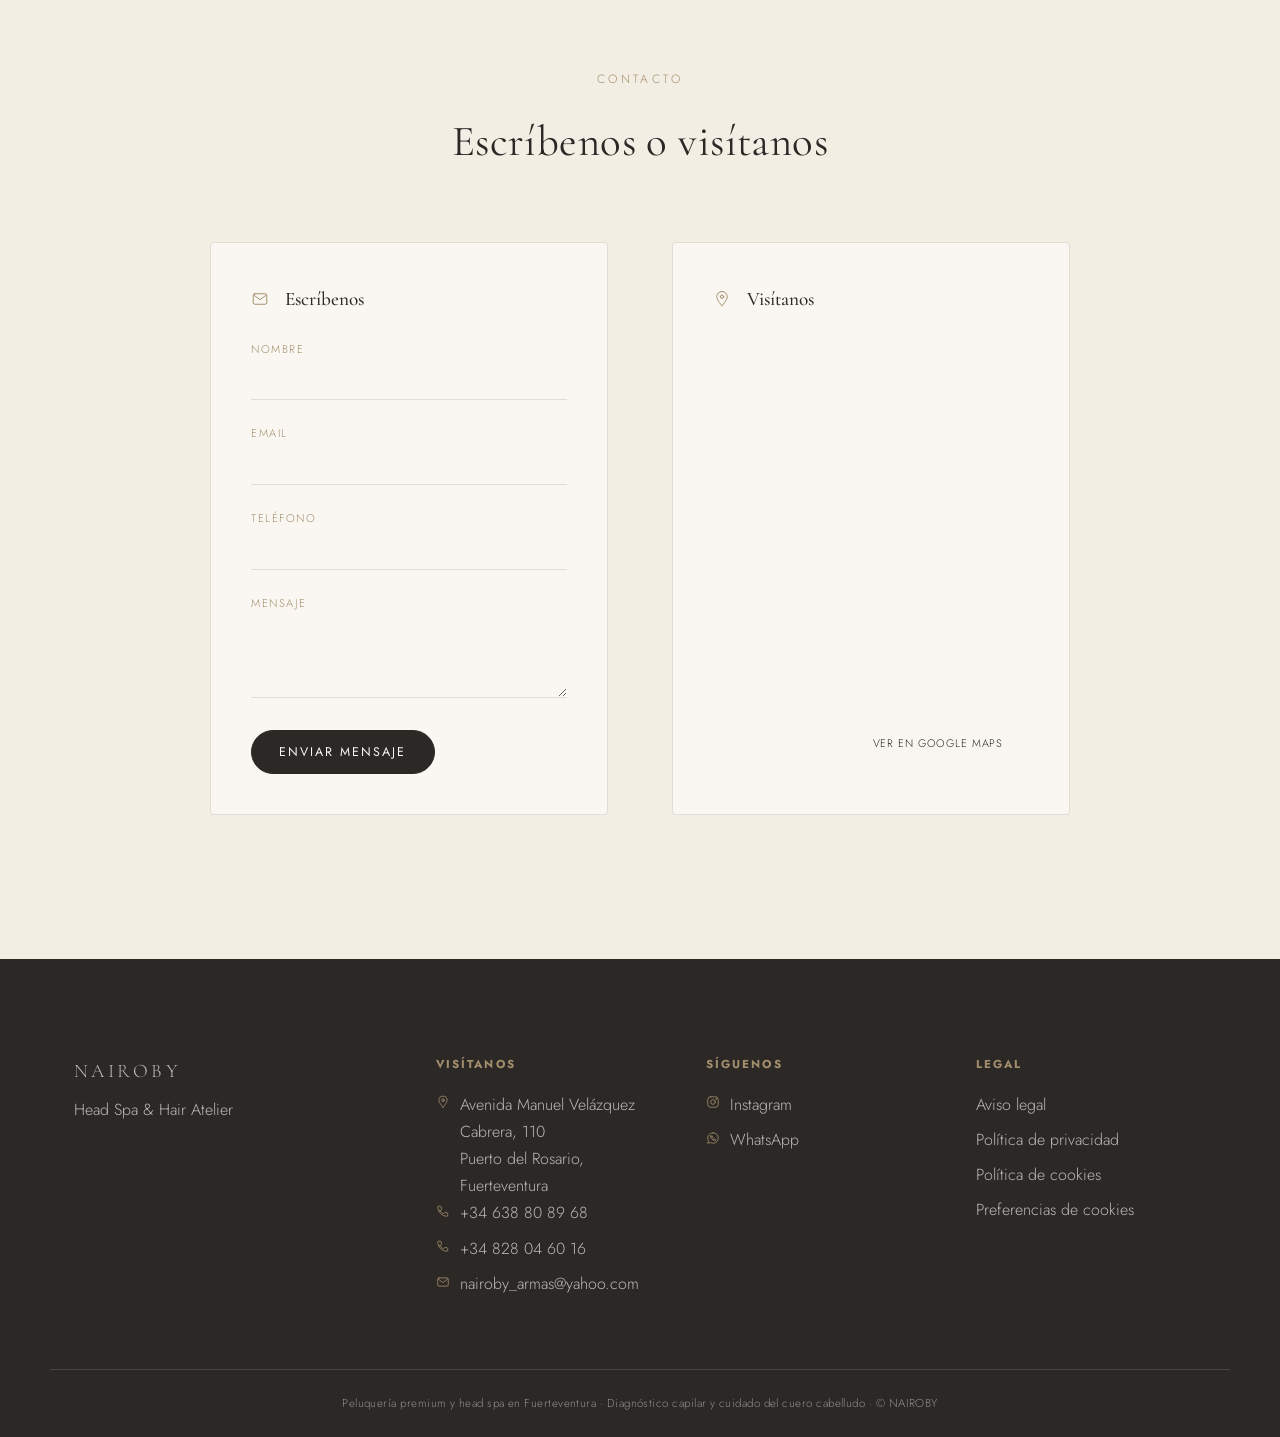
==== commit ca67894a: "Crop the logo tight and restore the original header height Regenerate logo-transparent.png cropped t" ====
--- a/index.html
+++ b/index.html
@@ -11,7 +11,7 @@
   <link rel="preconnect" href="https://fonts.gstatic.com" crossorigin />
   <link href="https://fonts.googleapis.com/css2?family=Cormorant+Garamond:wght@300;400;500&family=Jost:wght@300;400;500&display=swap" rel="stylesheet" />
 
-  <link rel="stylesheet" href="css/style.css?v=7" />
+  <link rel="stylesheet" href="css/style.css?v=8" />
 </head>
 <body>
   <svg aria-hidden="true" class="icon-sprite">
@@ -365,6 +365,6 @@
   <a class="whatsapp-float" href="https://wa.me/34638808968?text=Hola%20NAIROBY%2C%20me%20gustar%C3%ADa%20reservar%20una%20experiencia" target="_blank" rel="noopener" aria-label="Reservar por WhatsApp">
     <svg width="26" height="26" viewBox="0 0 24 24" aria-hidden="true"><use href="#icon-whatsapp"></use></svg>
   </a>
-  <script src="js/main.js?v=7"></script>
+  <script src="js/main.js?v=8"></script>
 </body>
 </html>
--- a/css/style.css
+++ b/css/style.css
@@ -251,7 +251,7 @@
 }
 
 .brand-logo {
-  height: 128px;
+  height: 40px;
   width: auto;
   display: block;
 }
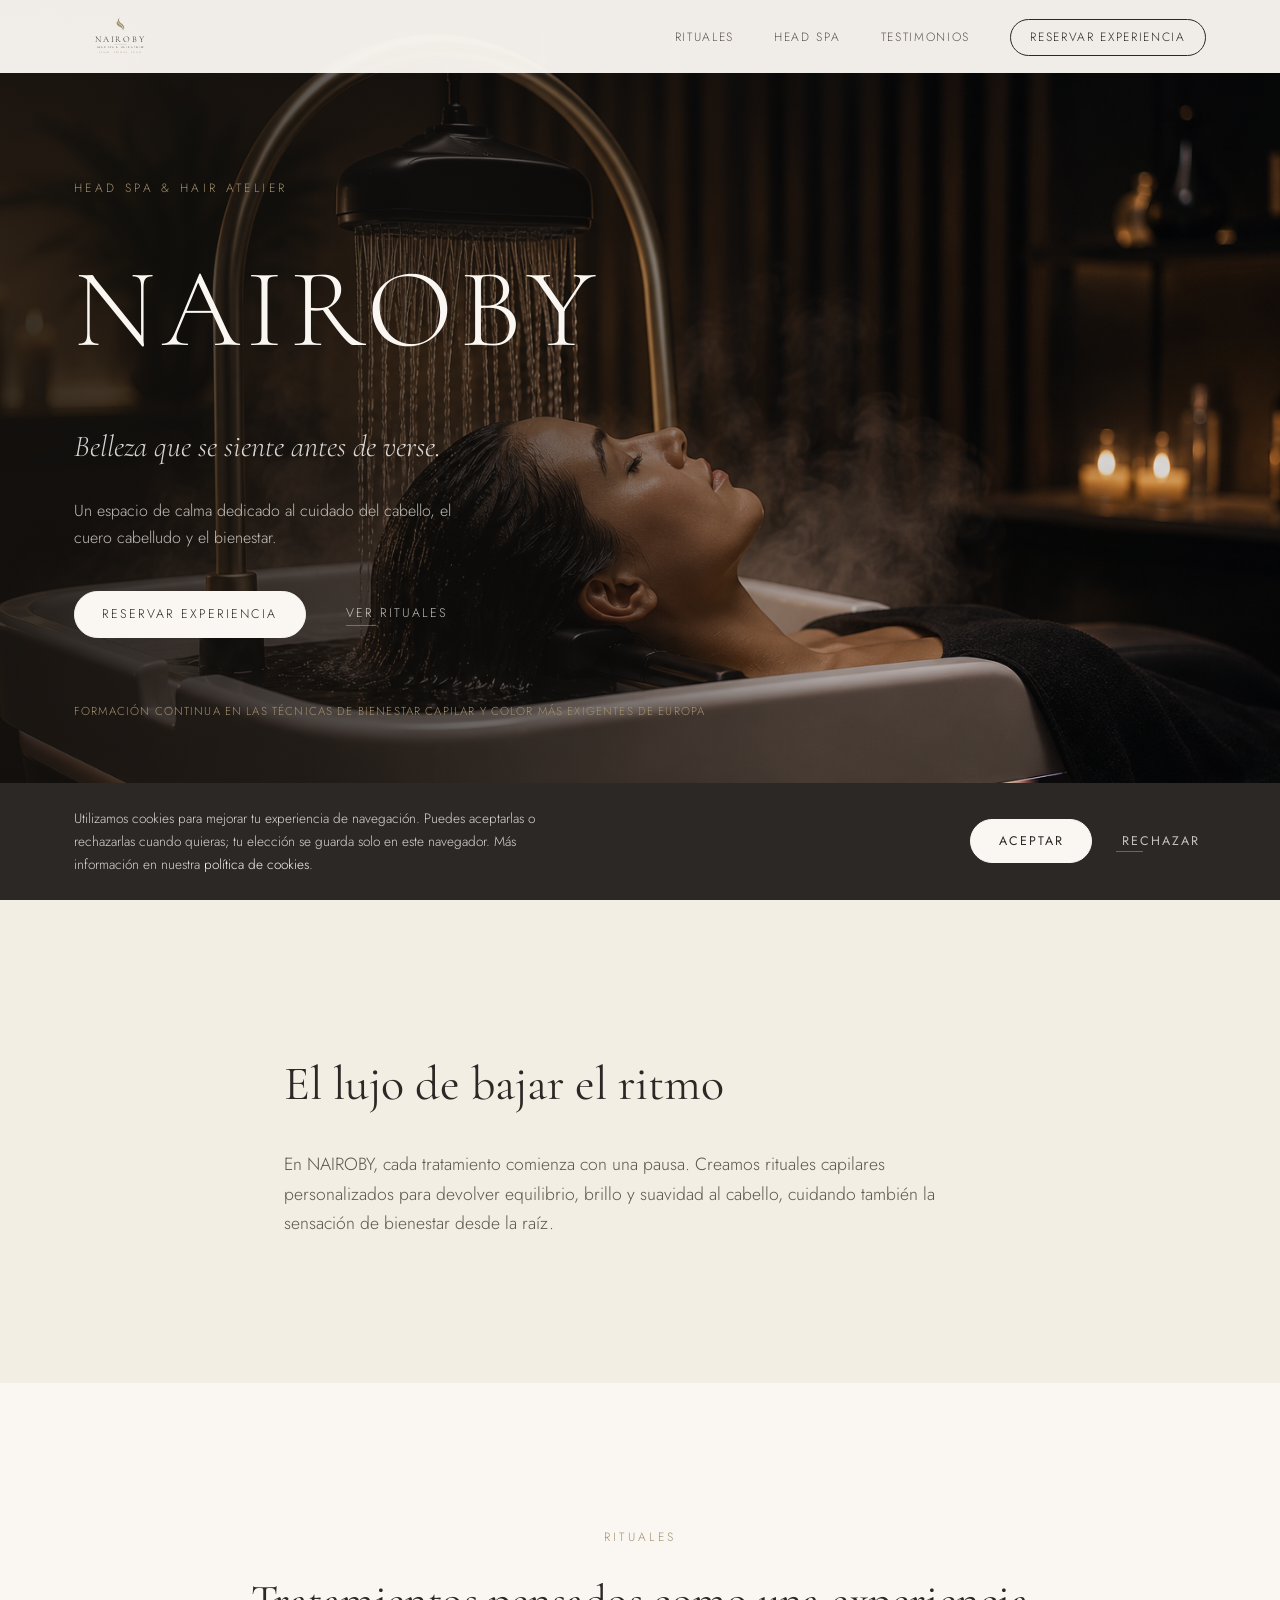
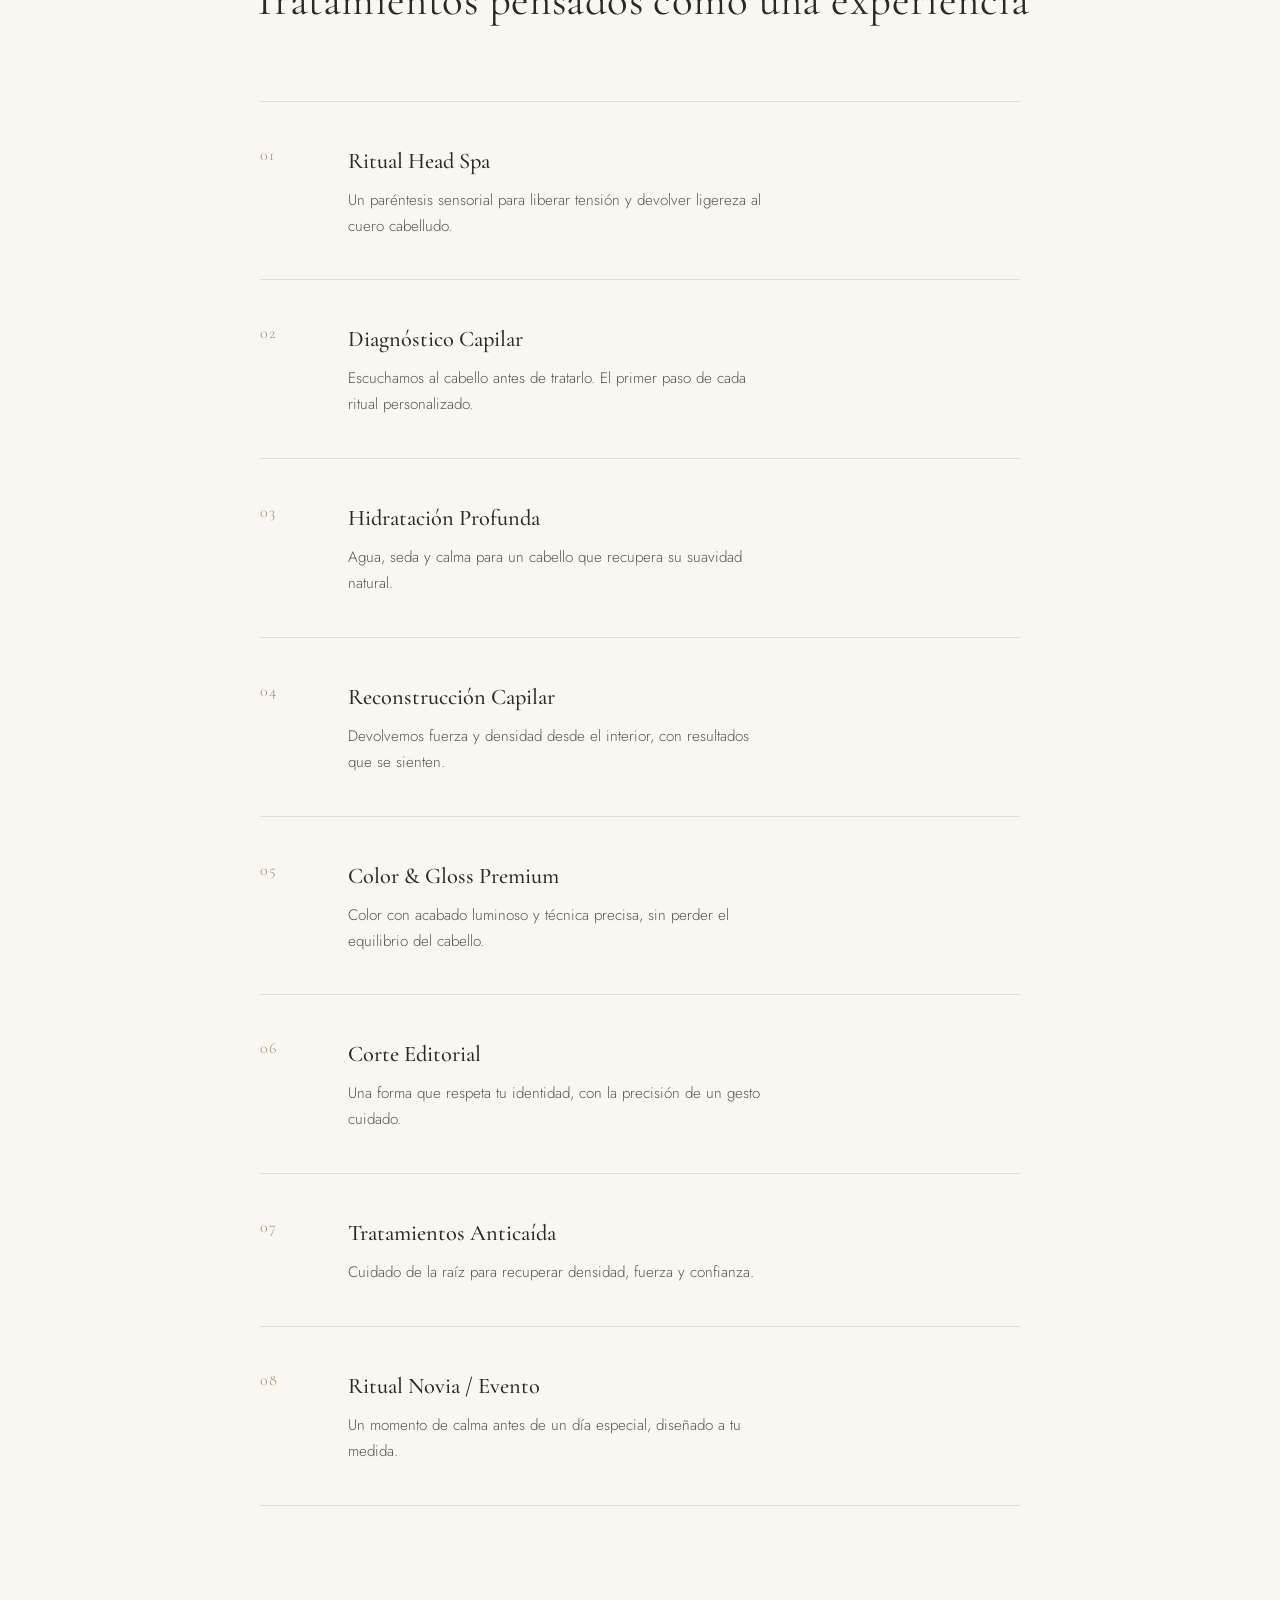
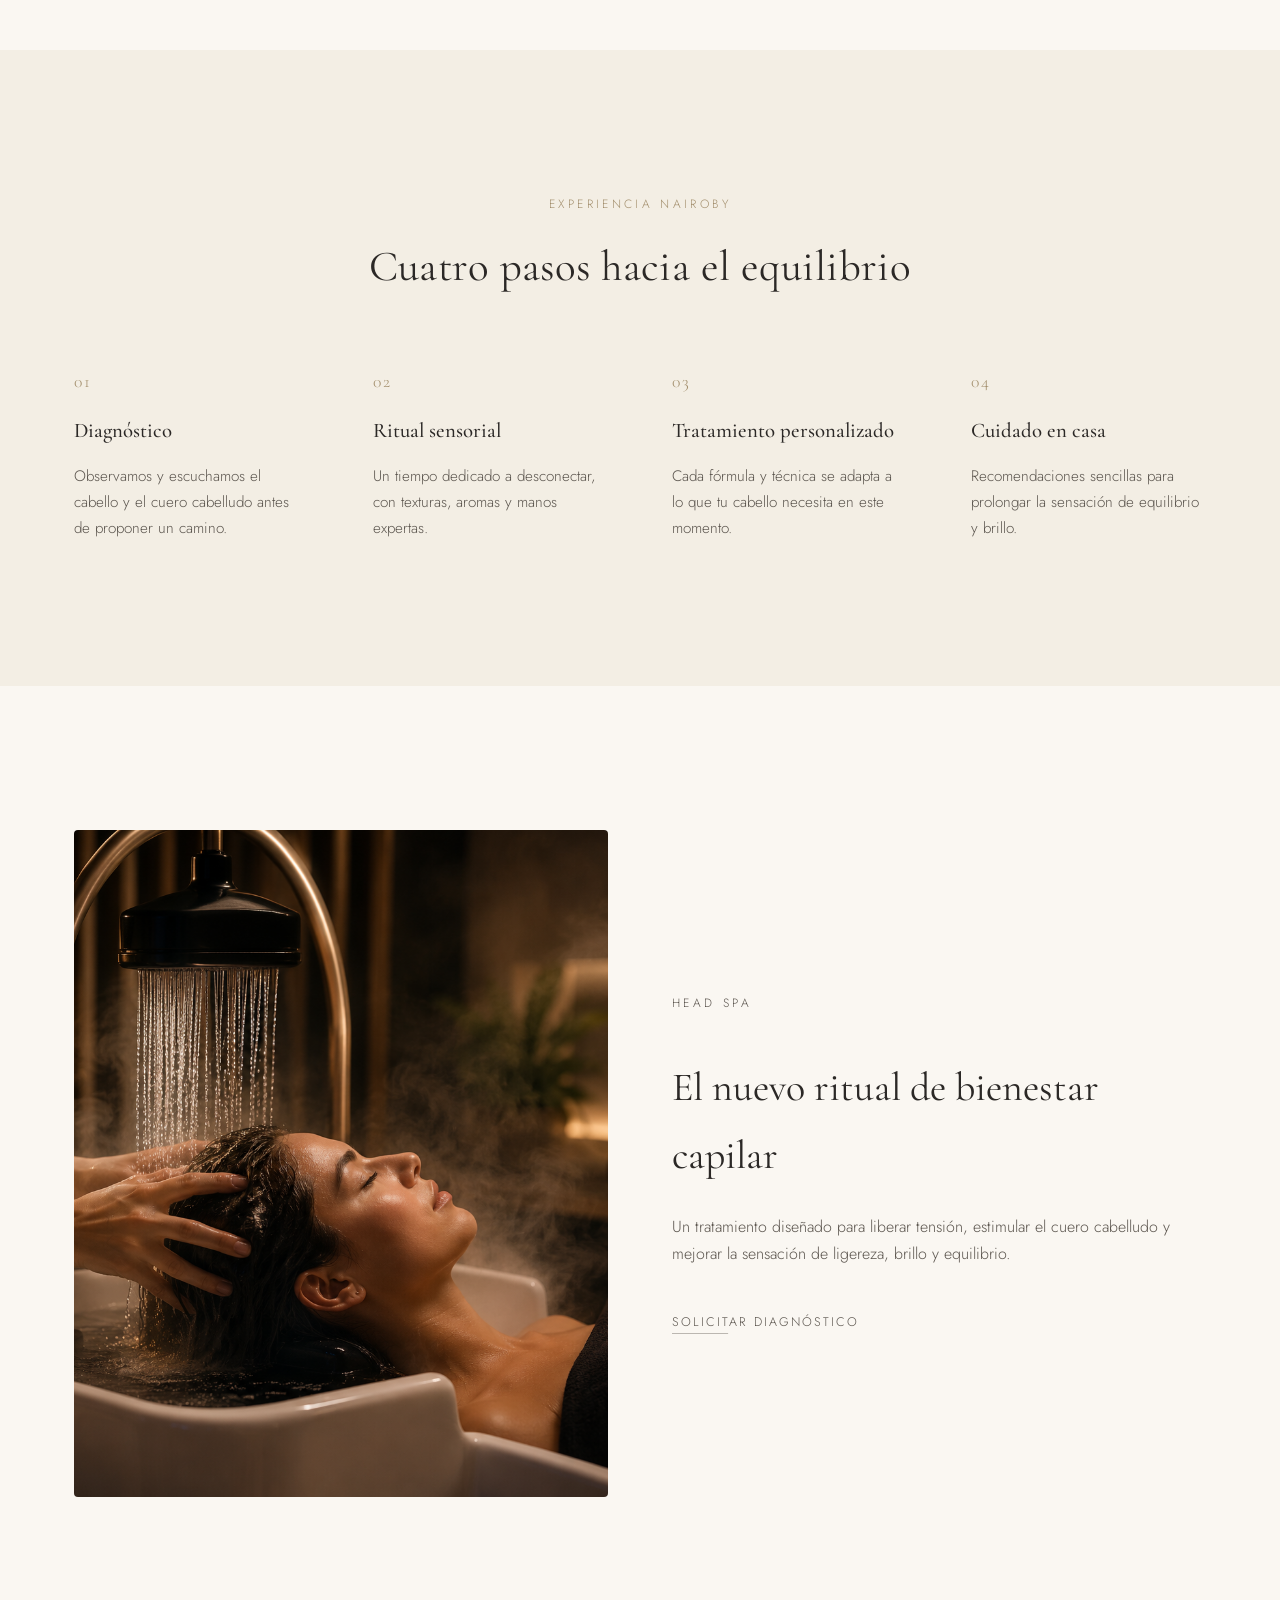
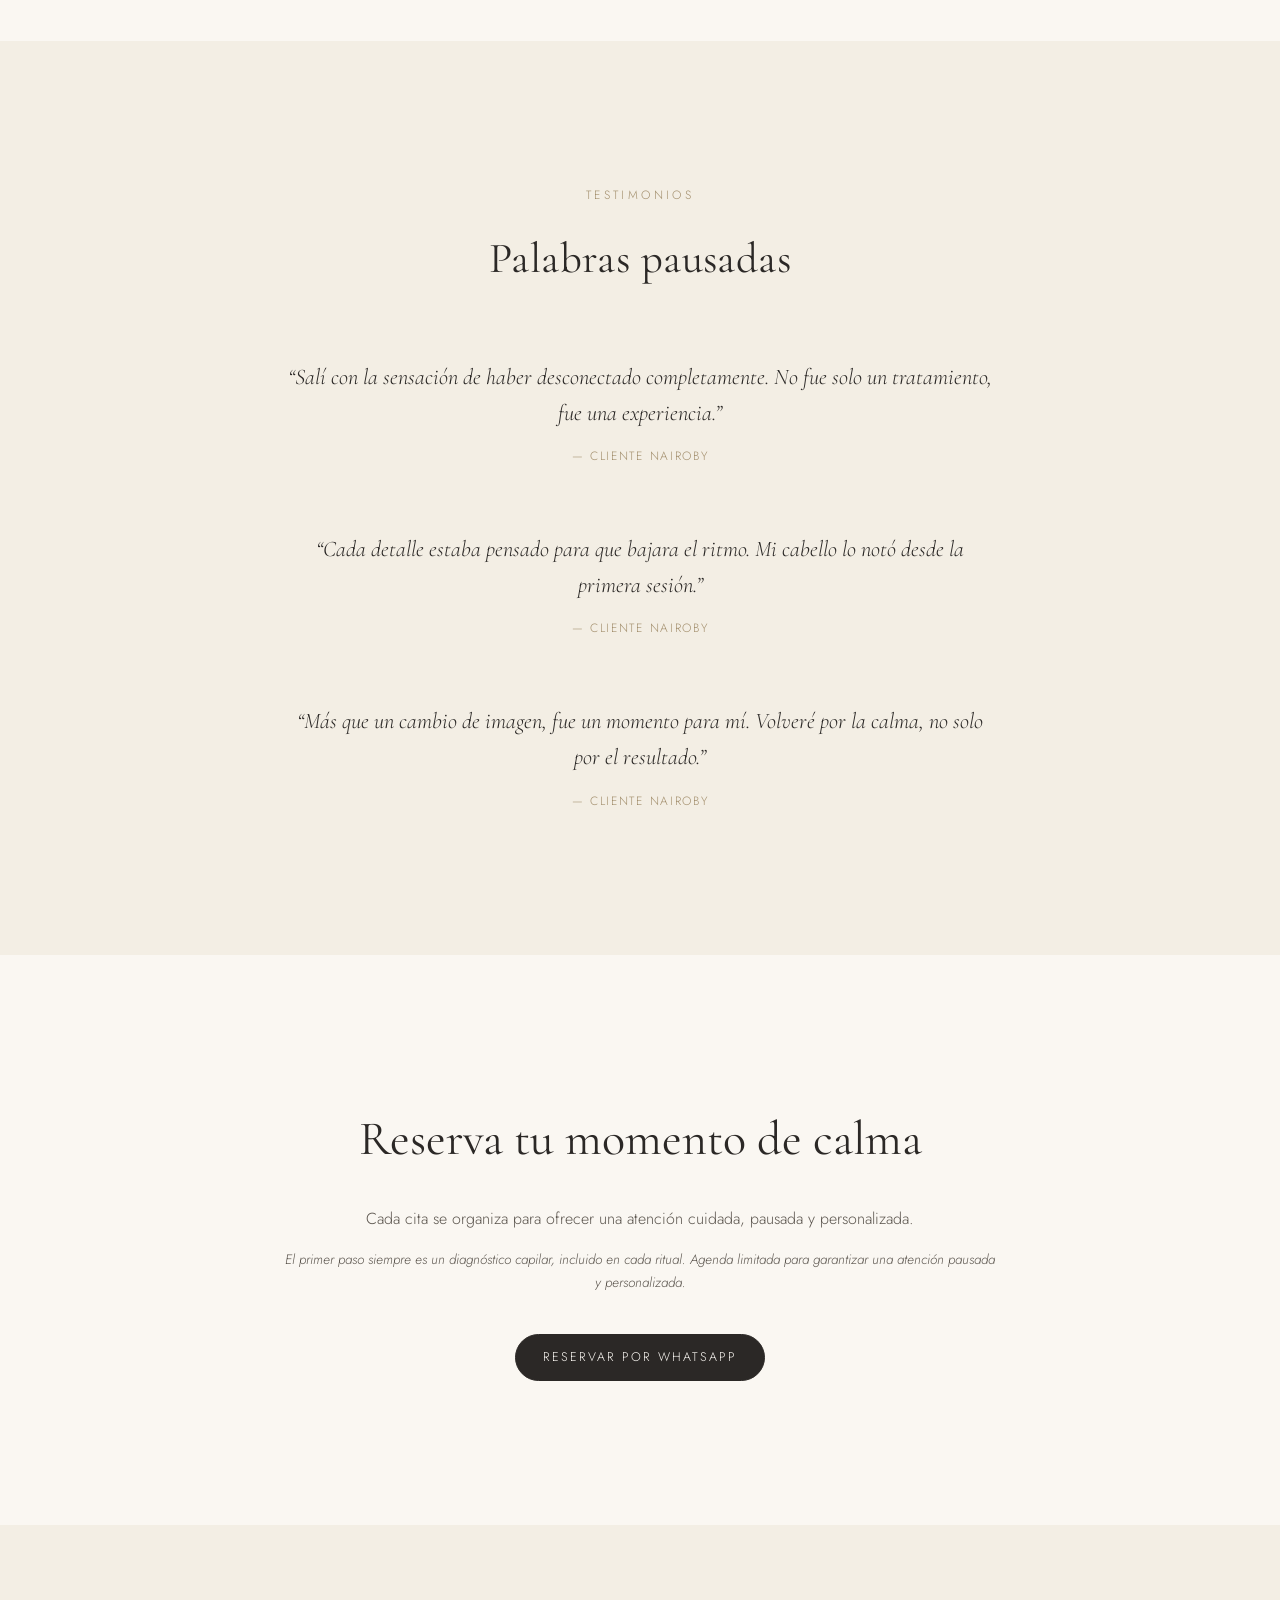
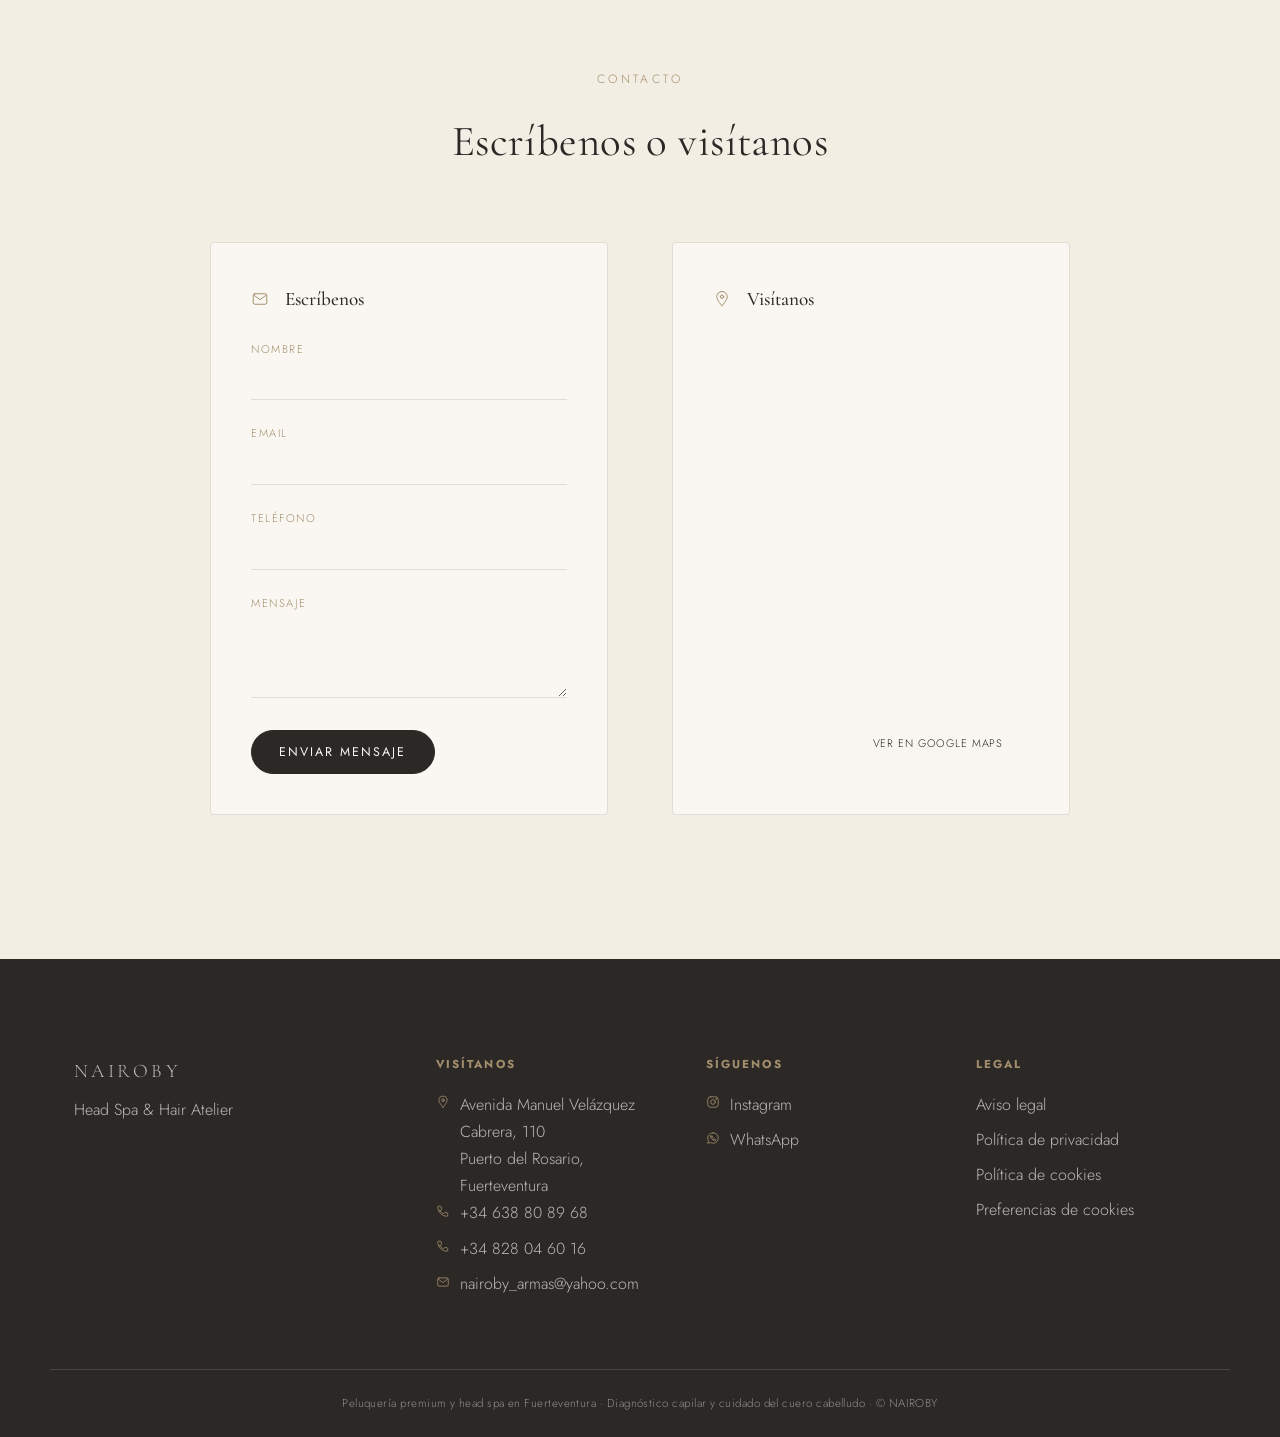
==== commit b6df1db0: "Replace the header logo image with a hand-vectorized inline SVG Trace the icon out of logo.png with " ====
--- a/index.html
+++ b/index.html
@@ -41,7 +41,18 @@
 
   <header class="site-header" id="site-header">
     <div class="container header-inner">
-      <a href="#hero" class="brand-mark"><img src="assets/images/logo-transparent.png" alt="NAIROBY — Head Spa &amp; Hair Atelier" class="brand-logo" /></a>
+      <a href="#hero" class="brand-mark">
+      <svg class="brand-logo" viewBox="0 0 320 138" role="img" aria-label="NAIROBY — Head Spa &amp; Hair Atelier">
+        <g transform="translate(146,4) scale(0.171)" fill="#a38f6d">
+          <path d="M0 0 C0.66 0.33 1.32 0.66 2 1 C1.469 1.883 0.938 2.766 0.391 3.676 C-3.881 10.888 -7.63 17.906 -10 26 C-10.356 27.207 -10.712 28.413 -11.078 29.656 C-15.301 46.982 -11.573 64.751 -2.922 79.965 C0.034 84.633 3.393 88.825 7 93 C7.553 93.686 8.106 94.372 8.676 95.078 C16.882 105.027 27.99 112.34 38.211 120.064 C63.412 139.129 85.96 159.305 92.594 191.566 C95.154 213.204 87.55 234.664 75 252 C73.374 254.04 71.701 256.021 70 258 C69 256 69 256 69.672 253.926 C70.028 253.063 70.383 252.201 70.75 251.312 C78.164 231.62 77.827 211.812 69.184 192.586 C68.793 191.733 68.402 190.879 68 190 C67.661 189.085 67.322 188.17 66.973 187.227 C66 185 66 185 64 184 C63.484 183.196 62.969 182.391 62.438 181.562 C58.018 174.684 51.903 168.615 46 163 C45.388 162.404 44.775 161.809 44.145 161.195 C36.462 153.975 27.934 147.943 19.417 141.758 C6.394 132.288 -5.707 122.528 -17 111 C-17.26 110.757 -17.26 110.757 -18.574 109.527 C-21.403 106.497 -23.085 102.647 -25 99 C-25.473 98.107 -25.946 97.213 -26.434 96.293 C-30 89.393 -30 89.393 -30 86 C-30.66 85.67 -31.32 85.34 -32 85 C-31.835 84.67 -31.835 84.67 -31 83 C-31.66 82.67 -32.32 82.34 -33 82 C-36.016 69.976 -35.174 54.563 -31 43 C-30.66 42.022 -30.319 41.043 -29.969 40.035 C-23.799 23.838 -12.173 11.914 0 0 Z" transform="translate(66,6)"/>
+          <path d="M0 0 C0.33 0 0.66 0 1 0 C1.11 1.111 1.219 2.222 1.332 3.367 C2.712 16.647 5.048 33.048 15 43 C15.82 44.14 16.631 45.287 17.438 46.438 C26.941 59.034 39.346 67.816 52 77 C87.838 103.083 87.838 103.083 96 118 C96.66 118.66 97.32 119.32 98 120 C106.86 136.274 108.858 152.934 106 171 C105.133 173.723 105.133 173.723 104.125 176.062 C103.772 176.897 103.419 177.731 103.055 178.59 C102.707 179.385 102.359 180.181 102 181 C101.693 181.723 101.386 182.446 101.07 183.191 C100.389 184.798 99.696 186.4 99 188 C98.311 185.858 97.886 184.442 98.457 182.234 C101.439 169.963 97.809 157.039 91.578 146.453 C79.307 127.379 56.8 119.667 36.812 111.25 C13.029 101.225 -3.641 87.229 -14.121 63.457 C-19.282 49.111 -16.219 31.176 -10.094 17.586 C-7.153 11.445 -3.956 5.55 0 0 Z" transform="translate(22,76)"/>
+        </g>
+        <text x="160" y="88" text-anchor="middle" font-family="'Cormorant Garamond', serif" font-size="30" letter-spacing="6" fill="#2b2826">NAIROBY</text>
+        <line x1="138" y1="98" x2="182" y2="98" stroke="#2b2826" stroke-opacity="0.35" stroke-width="1" />
+        <text x="160" y="111" text-anchor="middle" font-family="'Jost', sans-serif" font-size="8.5" letter-spacing="2.5" fill="#2b2826">HEAD SPA &amp; HAIR ATELIER</text>
+        <text x="160" y="126" text-anchor="middle" font-family="'Jost', sans-serif" font-size="7" letter-spacing="1.5" fill="#a38f6d">RITUALES · BIENESTAR · BELLEZA</text>
+      </svg>
+      </a>
 
       <button class="nav-toggle" id="nav-toggle" aria-expanded="false" aria-controls="primary-nav" aria-label="Abrir menú">
         <span></span><span></span><span></span>
